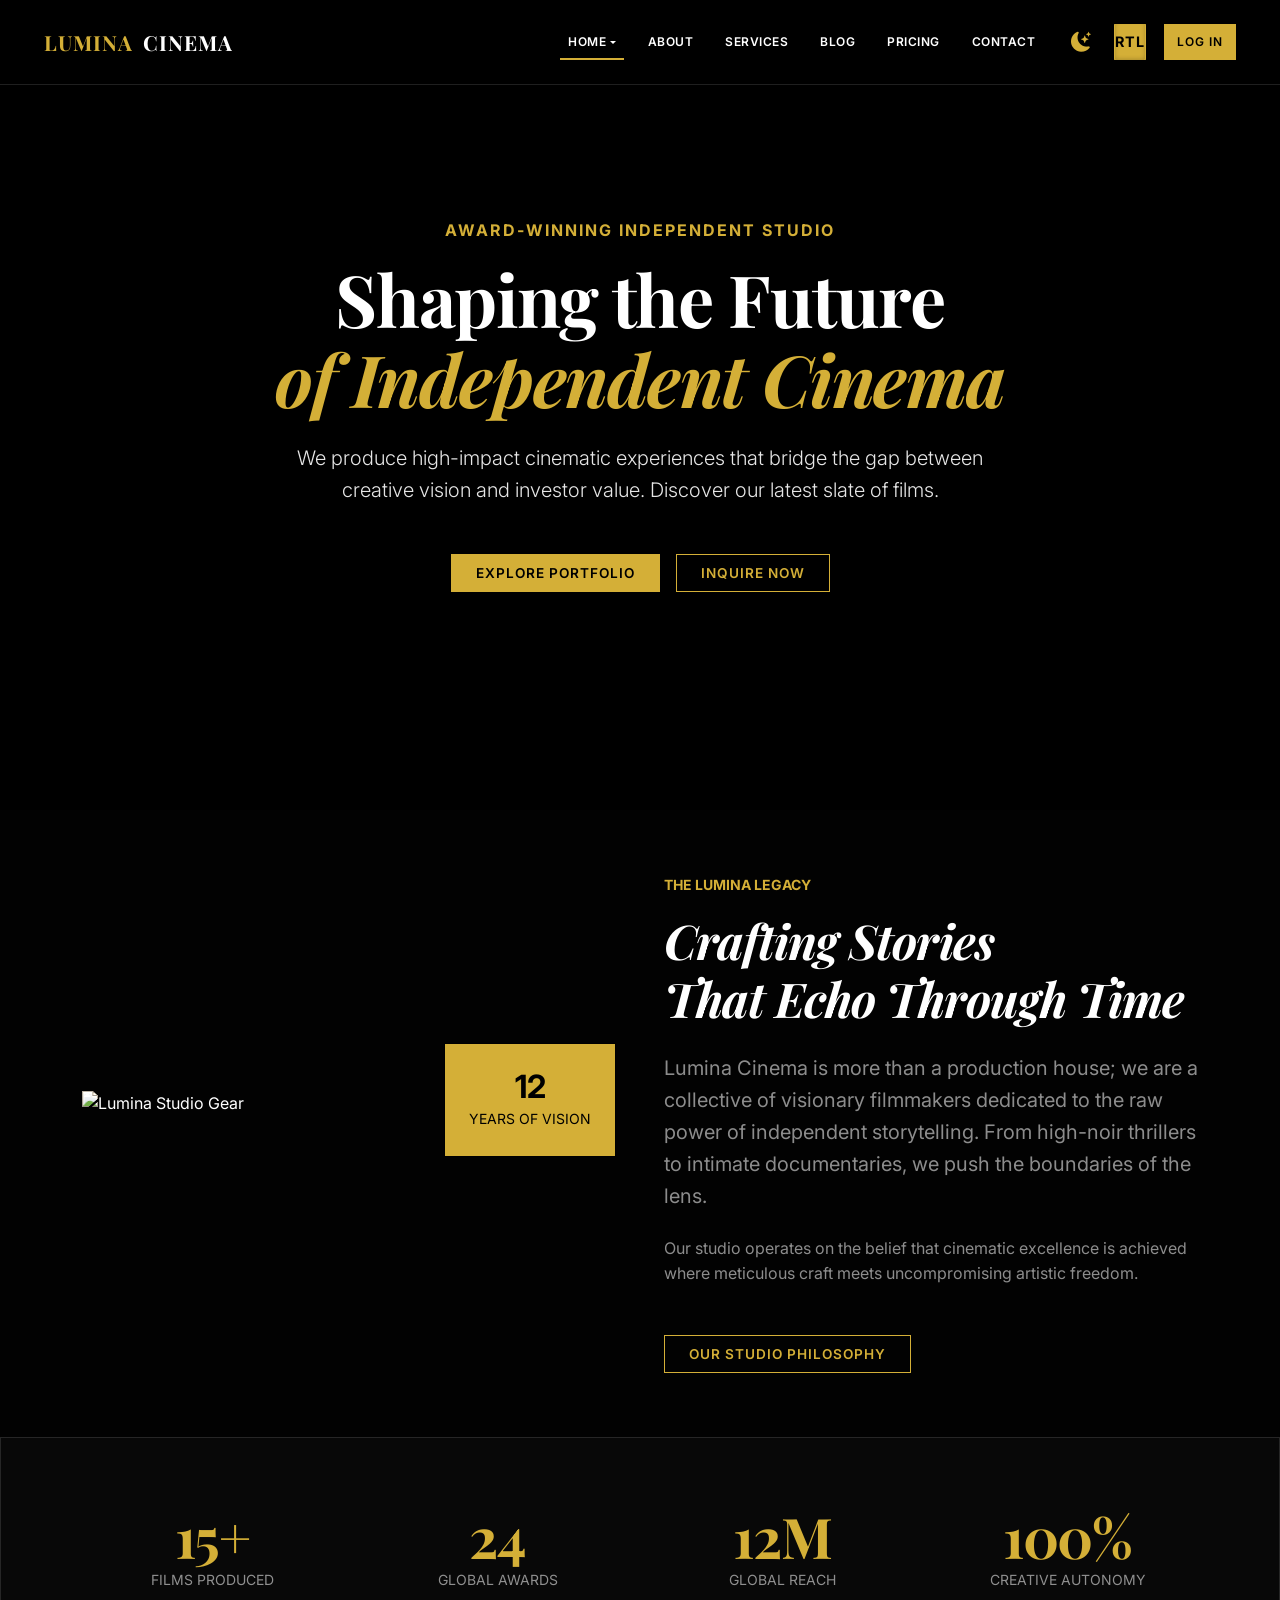
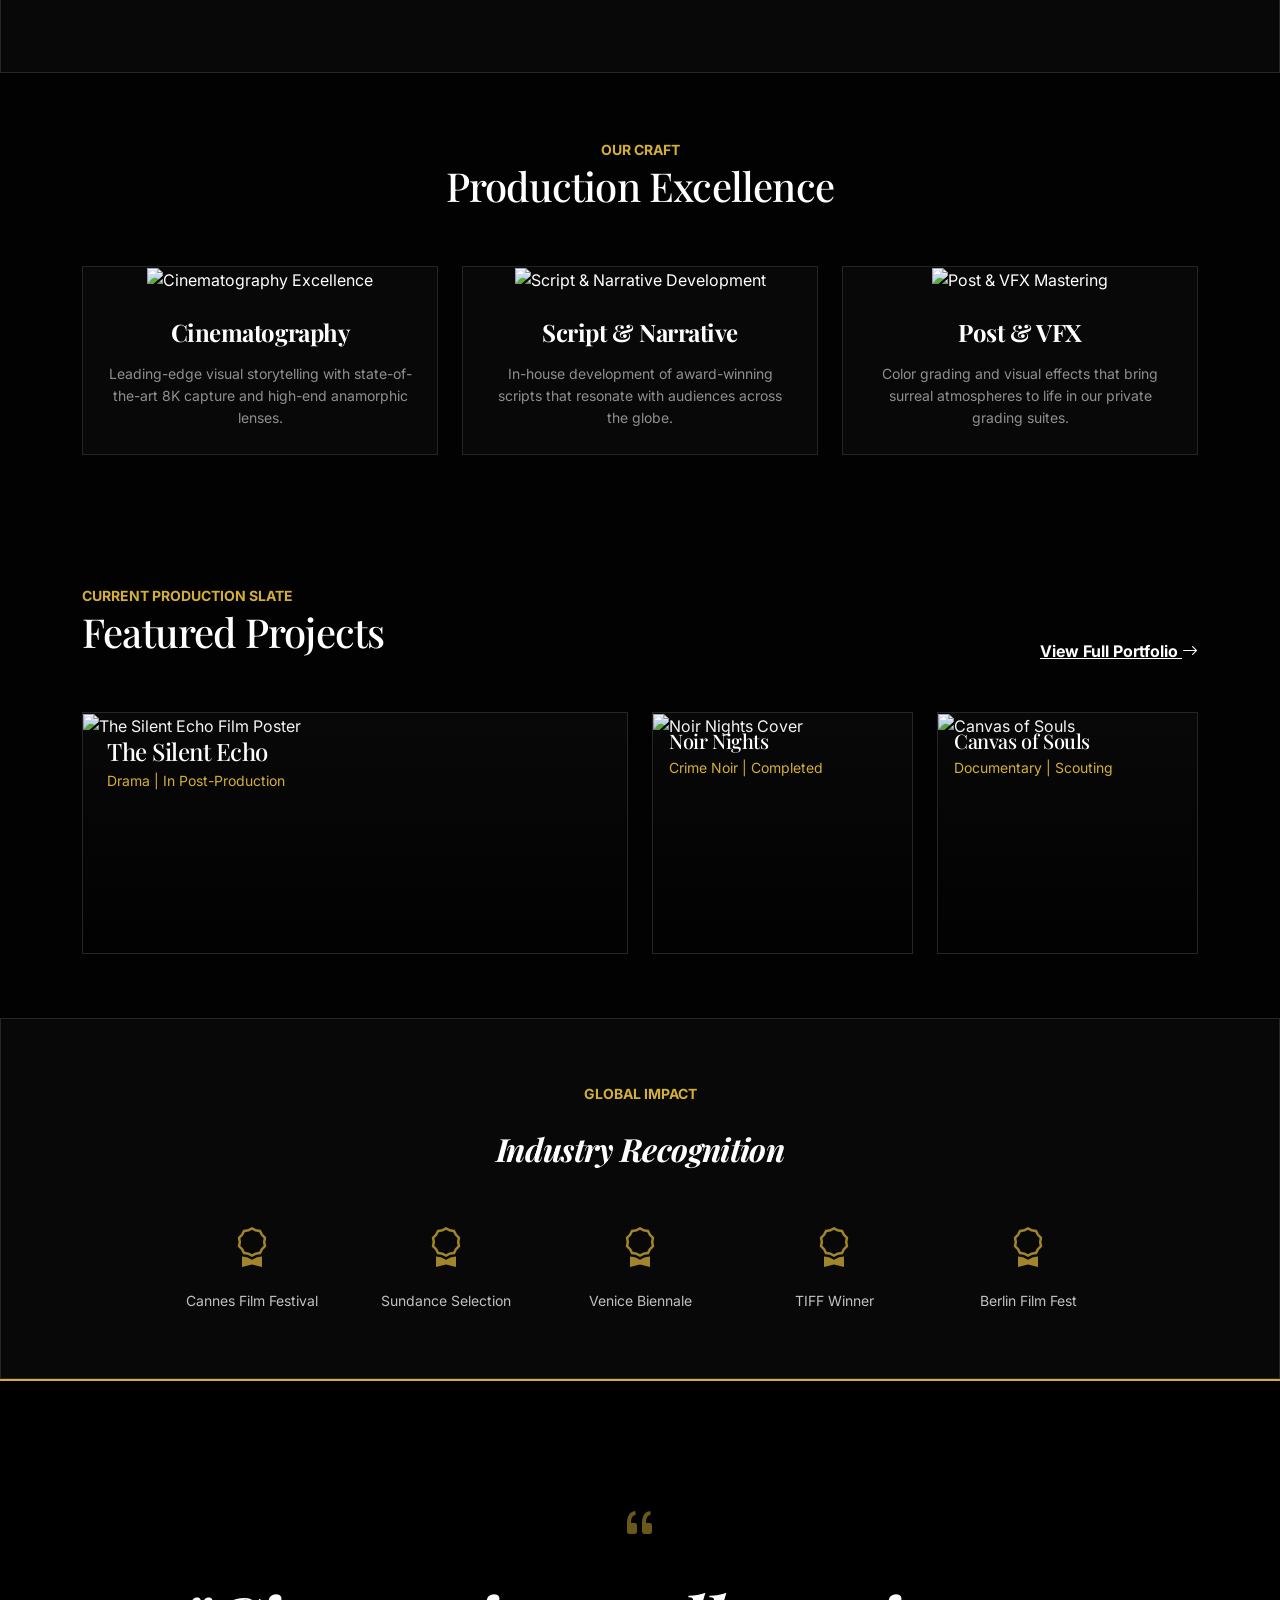
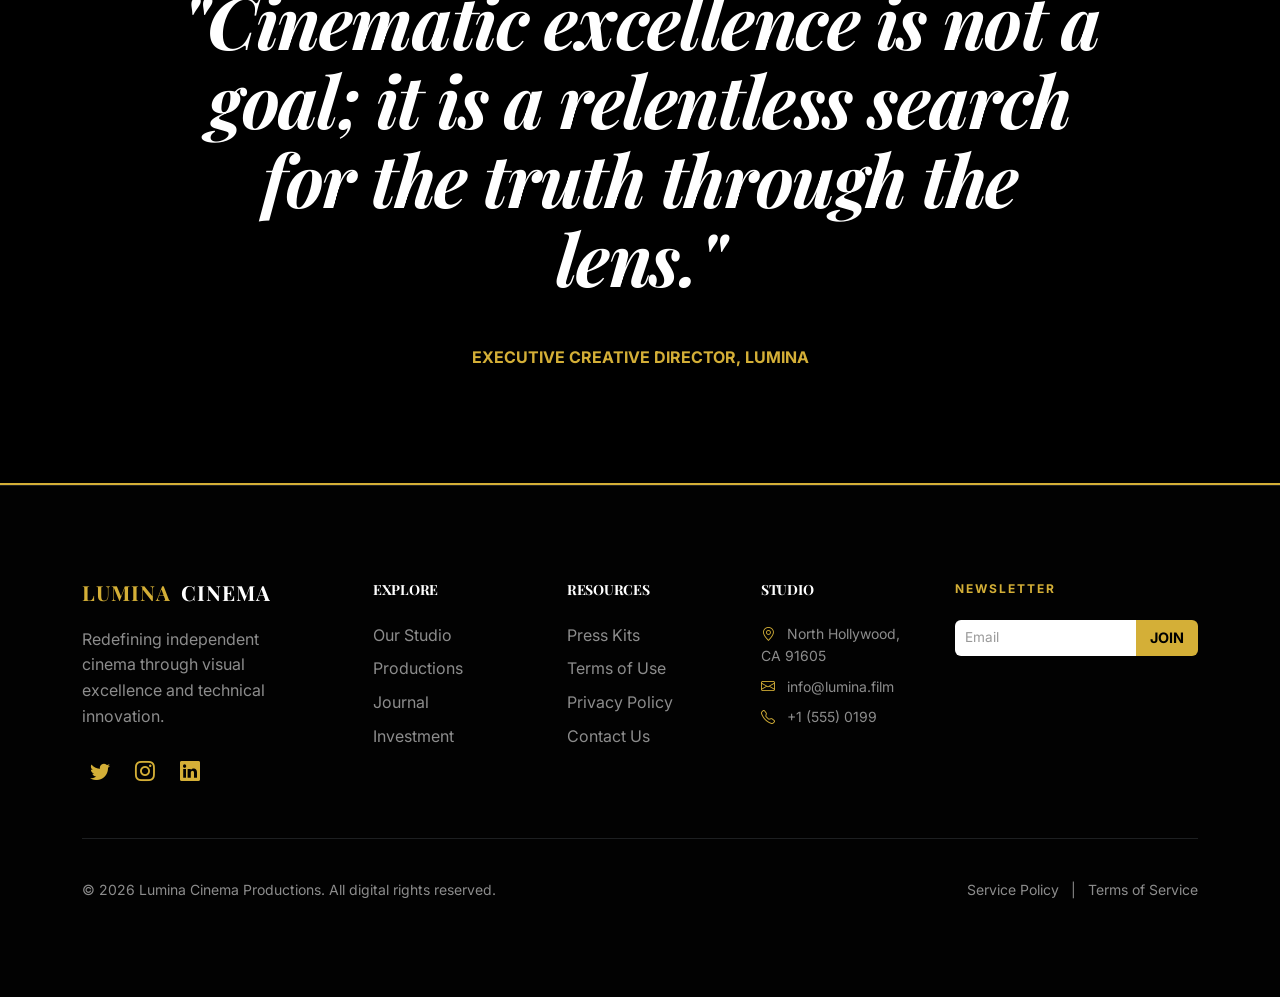
==== index.html @ 4a8698ec "Deploy site updates" ====
<!DOCTYPE html>
<html lang="en" dir="ltr">
<head>
    <meta charset="UTF-8">
    <meta name="viewport" content="width=device-width, initial-scale=1.0">
    <title>Lumina Cinema | Premier Independent Film Production</title>
    <link rel="icon" type="image/png" href="assets/img/favicon.png">
    <link rel="shortcut icon" type="image/png" href="assets/img/favicon.png">
    
    <!-- SEO Meta Tags -->
    <meta name="description" content="Lumina Cinema is a leading independent production company showcasing award-winning trailers, short films, and high-quality cinematic content for investors.">
    <meta name="keywords" content="Independent Cinema, Film Production, Movie Trailers, Investors, Film Talent, Lumina Cinema">
    <meta name="author" content="Lumina Cinema Productions">
    
    <!-- Open Graph / Social Media -->
    <meta property="og:title" content="Lumina Cinema | Independent Film Production">
    <meta property="og:description" content="Experience the art of independent storytelling. Browse our portfolio of cinematic masterpieces.">
    <meta property="og:image" content="https://images.unsplash.com/photo-1616530940355-351fabd9524b?auto=format&fit=crop&w=1200&q=80">
    <meta property="og:url" content="index.html">
    <meta name="twitter:card" content="summary_large_image">

    <!-- JSON-LD Structured Data -->
    <script type="application/ld+json">
    {
      "@context": "https://schema.org",
      "@type": "Organization",
      "name": "Lumina Cinema",
      "url": "index.html",
      "logo": "assets/img/logo.png",
      "contactPoint": {
        "@type": "ContactPoint",
        "telephone": "+1-555-0199",
        "contactType": "Investor Relations"
      }
    }
    </script>

    <!-- Google Fonts -->
    <link rel="preconnect" href="https://fonts.googleapis.com">
    <link rel="preconnect" href="https://fonts.gstatic.com" crossorigin>
    <link href="https://fonts.googleapis.com/css2?family=Inter:wght@400;500;600&family=Playfair+Display:ital,wght@0,700;0,800;1,700&display=swap" rel="stylesheet">

    <!-- Bootstrap 5 & Icons -->
    <link href="https://cdn.jsdelivr.net/npm/bootstrap@5.3.0/dist/css/bootstrap.min.css" rel="stylesheet">
    <link rel="stylesheet" href="https://cdn.jsdelivr.net/npm/bootstrap-icons@1.10.5/font/bootstrap-icons.css">

    <!-- Custom CSS -->
    <link rel="stylesheet" href="assets/css/style.css">
    <style>
        .vision-quote-section {
            position: relative;
            background: linear-gradient(rgba(0,0,0,0.85), rgba(0,0,0,0.85)), url('https://images.unsplash.com/photo-1549675584-91f19337af3d?auto=format&fit=crop&w=1920&q=80') center/cover no-repeat fixed;
            border-top: 2px solid var(--primary);
            border-bottom: 2px solid var(--primary);
        }
    </style>
</head>
<body class="bg-noir">


<header>
        <nav class="navbar navbar-expand-lg fixed-top" id="mainNav">
            <div class="container">
                <a class="navbar-brand d-flex align-items-center gap-2" href="index.html">
                    <div class="brand-text d-none d-sm-flex">
                        <span class="text-primary fw-bold letter-spacing-1">LUMINA</span>
                        <span class="text-theme fw-bold letter-spacing-1">CINEMA</span>
                    </div>
                </a>
                <button class="navbar-toggler border-0 shadow-none" type="button" data-bs-toggle="collapse" data-bs-target="#navMenu" aria-controls="navMenu" aria-expanded="false" aria-label="Toggle navigation">
                    <i class="bi bi-list text-theme fs-1"></i>
                </button>
                <div class="collapse navbar-collapse" id="navMenu">
                    <ul class="navbar-nav ms-auto mb-2 mb-lg-0">
                        <li class="nav-item dropdown">
                            <a class="nav-link dropdown-toggle active" href="#" id="homeDropdown" role="button" data-bs-toggle="dropdown" aria-expanded="false">
                                Home
                            </a>
                            <ul class="dropdown-menu dropdown-menu-dark bg-noir border-secondary" aria-labelledby="homeDropdown">
                                <li><a class="dropdown-item py-2" href="index.html">Home 1</a></li>
                                <li><a class="dropdown-item py-2" href="home-2.html">Home 2</a></li>
                            </ul>
                        </li>
                        <li class="nav-item">
                            <a class="nav-link" href="about.html">About</a>
                        </li>
                        <li class="nav-item">
                            <a class="nav-link" href="services.html">Services</a>
                        </li>
                        <li class="nav-item">
                            <a class="nav-link" href="blog.html">Blog</a>
                        </li>
                        <li class="nav-item">
                            <a class="nav-link" href="pricing.html">Pricing</a>
                        </li>
                        <li class="nav-item">
                            <a class="nav-link" href="contact.html">Contact</a>
                        </li>
                                                <li class="nav-item ms-lg-3">
                            <div class="nav-controls-stack">
                                <button id="themeToggle" class="btn btn-outline-cinema p-1 border-0" title="Toggle Theme">
                                    <i class="bi bi-moon-stars-fill text-primary fs-5"></i>
                                </button>
                                <button id="rtlToggle" class="btn btn-outline-cinema p-1 border-0" title="Toggle RTL" aria-label="Toggle RTL direction">
                                    <span class="rtl-label" aria-hidden="true">RTL</span>
                                </button>
                                <a class="btn btn-primary-cinema" href="login.html">Log in</a>
                            </div>
                        </li>
                    </ul>
                </div>
            </div>
        </nav>
    </header>

    <main>
        <!-- Hero Section -->
        <section id="hero" class="hero-cinema bg-dark-always" style="background: url('https://images.unsplash.com/photo-1492691527719-9d1e07e534b4?auto=format&fit=crop&w=1920&q=80') center/cover no-repeat fixed;">
            <div class="hero-overlay"></div>
            <div class="container hero-content text-center">
                <div class="row justify-content-center">
                    <div class="col-lg-10">
                        <span class="text-primary text-uppercase letter-spacing-2 fw-bold mb-3 d-block">Award-Winning Independent Studio</span>
                        <h1 class="hero-title">Shaping the Future <br><span class="text-primary italic">of Independent Cinema</span></h1>
                        <p class="lead text-muted mb-5 mx-auto w-75">We produce high-impact cinematic experiences that bridge the gap between creative vision and investor value. Discover our latest slate of films.</p>
                        <div class="d-flex flex-wrap justify-content-center gap-3">
                            <a href="services.html" class="btn btn-cinema btn-primary-cinema">Explore Portfolio</a>
                            <a href="contact.html" class="btn btn-cinema btn-outline-cinema">Inquire Now</a>
                        </div>
                    </div>
                </div>
            </div>
        </section>

        <!-- Studio Narrative Section (About Split) -->
        <section id="about-narrative" class="section-padding bg-noir position-relative overflow-hidden">
            <div class="container">
                <div class="row align-items-center g-5">
                    <div class="col-lg-6">
                        <div class="narrative-img-wrapper position-relative">
                            <img src="https://images.unsplash.com/photo-1512070679279-8988d32161be?auto=format&fit=crop&w=1000&q=80" loading="lazy" class="img-fluid rounded-0 shadow-lg" alt="Lumina Studio Gear">
                            <div class="experience-badge bg-primary text-secondary p-4 d-inline-block position-absolute bottom-0 end-0">
                                <span class="h2 fw-bold d-block mb-0 text-secondary">12</span>
                                <span class="small text-uppercase ls-1 text-secondary">Years of Vision</span>
                            </div>
                        </div>
                    </div>
                    <div class="col-lg-6">
                        <span class="text-primary text-uppercase small ls-2 fw-bold mb-3 d-block">The Lumina Legacy</span>
                        <h2 class="display-5 mb-4 italic">Crafting Stories <br>That Echo Through Time</h2>
                        <p class="text-muted mb-4 fs-5">Lumina Cinema is more than a production house; we are a collective of visionary filmmakers dedicated to the raw power of independent storytelling. From high-noir thrillers to intimate documentaries, we push the boundaries of the lens.</p>
                        <p class="text-muted mb-5">Our studio operates on the belief that cinematic excellence is achieved where meticulous craft meets uncompromising artistic freedom.</p>
                        <a href="about.html" class="btn btn-cinema btn-outline-cinema">Our Studio Philosophy</a>
                    </div>
                </div>
            </div>
        </section>

        <!-- Key Features / Stats Section -->
        <section class="section-padding bg-card-noir border-top border-bottom border-dark">
            <div class="container">
                <div class="row text-center g-4">
                    <div class="col-md-3">
                        <h2 class="display-4 fw-bold text-primary mb-0">15+</h2>
                        <p class="text-muted text-uppercase small ls-2">Films Produced</p>
                    </div>
                    <div class="col-md-3">
                        <h2 class="display-4 fw-bold text-primary mb-0">24</h2>
                        <p class="text-muted text-uppercase small ls-2">Global Awards</p>
                    </div>
                    <div class="col-md-3">
                        <h2 class="display-4 fw-bold text-primary mb-0">12M</h2>
                        <p class="text-muted text-uppercase small ls-2">Global Reach</p>
                    </div>
                    <div class="col-md-3">
                        <h2 class="display-4 fw-bold text-primary mb-0">100%</h2>
                        <p class="text-muted text-uppercase small ls-2">Creative Autonomy</p>
                    </div>
                </div>
            </div>
        </section>

        <!-- Production Expertise Section -->
        <section id="expertise" class="section-padding bg-noir position-relative">
            <div class="container">
                <div class="row mb-5 text-center">
                    <div class="col-lg-12">
                        <span class="text-primary text-uppercase small ls-2 fw-bold">Our Craft</span>
                        <h2 class="h1">Production Excellence</h2>
                    </div>
                </div>
                <div class="row g-4">
                    <div class="col-lg-4">
                        <div class="expertise-card p-0 border border-dark bg-card-noir h-100 overflow-hidden text-center">
                            <img src="https://images.unsplash.com/photo-1440404653325-ab127d49abc1?auto=format&fit=crop&w=800&q=80" loading="lazy" class="img-fluid w-100 mb-0" style="height: 200px; object-fit: cover;" alt="Cinematography Excellence">
                            <div class="p-4">
                                <h4 class="mb-3">Cinematography</h4>
                                <p class="text-muted small mb-0">Leading-edge visual storytelling with state-of-the-art 8K capture and high-end anamorphic lenses.</p>
                            </div>
                        </div>
                    </div>
                    <div class="col-lg-4">
                        <div class="expertise-card p-0 border border-dark bg-card-noir h-100 overflow-hidden text-center">
                            <img src="https://images.unsplash.com/photo-1455390582262-044cdead277a?auto=format&fit=crop&w=800&q=80" loading="lazy" class="img-fluid w-100 mb-0" style="height: 200px; object-fit: cover;" alt="Script & Narrative Development">
                            <div class="p-4">
                                <h4 class="mb-3">Script & Narrative</h4>
                                <p class="text-muted small mb-0">In-house development of award-winning scripts that resonate with audiences across the globe.</p>
                            </div>
                        </div>
                    </div>
                    <div class="col-lg-4">
                        <div class="expertise-card p-0 border border-dark bg-card-noir h-100 overflow-hidden text-center">
                            <img src="https://images.unsplash.com/photo-1536440136628-849c177e76a1?auto=format&fit=crop&w=800&q=80" loading="lazy" class="img-fluid w-100 mb-0" style="height: 200px; object-fit: cover;" alt="Post & VFX Mastering">
                            <div class="p-4">
                                <h4 class="mb-3">Post & VFX</h4>
                                <p class="text-muted small mb-0">Color grading and visual effects that bring surreal atmospheres to life in our private grading suites.</p>
                            </div>
                        </div>
                    </div>
                </div>
            </div>
        </section>

        <!-- Featured Trailers (Gallery) -->
        <section id="portfolio" class="section-padding">
            <div class="container">
                <div class="row mb-5 align-items-end">
                    <div class="col-lg-6">
                        <span class="text-primary text-uppercase small ls-2 fw-bold">Current Production Slate</span>
                        <h2 class="h1">Featured Projects</h2>
                    </div>
                    <div class="col-lg-6 text-lg-end">
                        <a href="services.html" class="text-decoration-underline text-theme fw-bold">View Full Portfolio <i class="bi bi-arrow-right"></i></a>
                    </div>
                </div>
                <div class="row g-4">
                    <!-- Project 1 -->
                    <div class="col-lg-6">
                        <div class="cinema-card h-100">
                            <div class="card-img-container position-relative">
                                <img src="https://images.unsplash.com/photo-1485846234645-a62644f84728?auto=format&fit=crop&w=1200&q=80" loading="lazy" class="img-fluid w-100" alt="The Silent Echo Film Poster">
                                <div class="card-img-overlay position-absolute bottom-0 start-0 p-4 w-100" style="background: linear-gradient(transparent, rgba(0,0,0,0.8));">
                                    <h3 class="h4 mb-1">The Silent Echo</h3>
                                    <p class="small text-primary mb-0">Drama | In Post-Production</p>
                                </div>
                                <a href="service-details.html" class="stretched-link" aria-label="View Details for The Silent Echo"></a>
                            </div>
                        </div>
                    </div>
                    <!-- Project 2 -->
                    <div class="col-lg-3 col-md-6">
                        <div class="cinema-card h-100">
                            <div class="card-img-container position-relative h-100">
                                <img src="https://images.unsplash.com/photo-1549675584-91f19337af3d?auto=format&fit=crop&w=800&q=80" loading="lazy" class="img-fluid w-100 h-100 object-fit-cover" alt="Noir Nights Cover">
                                <div class="card-img-overlay position-absolute bottom-0 start-0 p-3 w-100" style="background: linear-gradient(transparent, rgba(0,0,0,0.8));">
                                    <h4 class="h5 mb-1">Noir Nights</h4>
                                    <p class="small text-primary mb-0">Crime Noir | Completed</p>
                                </div>
                                <a href="service-details.html" class="stretched-link" aria-label="View Details for Noir Nights"></a>
                            </div>
                        </div>
                    </div>
                    <!-- Project 3 -->
                    <div class="col-lg-3 col-md-6">
                        <div class="cinema-card h-100">
                            <div class="card-img-container position-relative h-100">
                                <img src="https://images.unsplash.com/photo-1514306191717-452ec28c7814?auto=format&fit=crop&w=800&q=80" loading="lazy" class="img-fluid w-100 h-100 object-fit-cover" alt="Canvas of Souls">
                                <div class="card-img-overlay position-absolute bottom-0 start-0 p-3 w-100" style="background: linear-gradient(transparent, rgba(0,0,0,0.8));">
                                    <h4 class="h5 mb-1">Canvas of Souls</h4>
                                    <p class="small text-primary mb-0">Documentary | Scouting</p>
                                </div>
                                <a href="service-details.html" class="stretched-link" aria-label="View Details for Canvas of Souls"></a>
                            </div>
                        </div>
                    </div>
                </div>
            </div>
        </section>

        <!-- Awards & Global Recognition (Laurels) -->
        <section class="section-padding bg-card-noir border-top border-bottom border-dark">
            <div class="container text-center">
                <span class="text-primary text-uppercase small ls-2 fw-bold mb-4 d-block">Global Impact</span>
                <h2 class="mb-5 italic">Industry Recognition</h2>
                <div class="row g-5 align-items-center justify-content-center opacity-75">
                    <div class="col-6 col-md-2">
                        <i class="bi bi-award fs-1 text-primary d-block mb-2"></i>
                        <span class="small">Cannes Film Festival</span>
                    </div>
                    <div class="col-6 col-md-2">
                        <i class="bi bi-award fs-1 text-primary d-block mb-2"></i>
                        <span class="small">Sundance Selection</span>
                    </div>
                    <div class="col-6 col-md-2">
                        <i class="bi bi-award fs-1 text-primary d-block mb-2"></i>
                        <span class="small">Venice Biennale</span>
                    </div>
                    <div class="col-6 col-md-2">
                        <i class="bi bi-award fs-1 text-primary d-block mb-2"></i>
                        <span class="small">TIFF Winner</span>
                    </div>
                    <div class="col-6 col-md-2">
                        <i class="bi bi-award fs-1 text-primary d-block mb-2"></i>
                        <span class="small">Berlin Film Fest</span>
                    </div>
                </div>
            </div>
        </section>

        <!-- Visionary Quote Section -->
        <section class="section-padding vision-quote-section bg-dark-always position-relative overflow-hidden">
            <div class="container text-center py-5">
                <div class="row justify-content-center">
                    <div class="col-lg-10">
                        <i class="bi bi-quote fs-1 text-primary opacity-50 mb-4 d-block"></i>
                        <h2 class="display-4 fw-bold italic mb-5 text-white-always">"Cinematic excellence is not a goal; it is a relentless search for the truth through the lens."</h2>
                        <span class="text-primary text-uppercase ls-2 fw-bold">Executive Creative Director, Lumina</span>
                    </div>
                </div>
            </div>
        </section>

    </main>
    <!-- Footer Section -->
    <footer class="section-padding py-5 border-top border-dark">
        <div class="container py-5">
            <div class="row g-5">
                <div class="col-lg-3">
                    <a class="navbar-brand d-flex align-items-center gap-2 mb-4" href="index.html">
                        <div class="brand-text">
                            <span class="text-primary fw-bold letter-spacing-1">LUMINA</span>
                            <span class="text-theme fw-bold letter-spacing-1">CINEMA</span>
                        </div>
                    </a>
                    <p class="text-muted mb-4 pe-lg-3">Redefining independent cinema through visual excellence and technical innovation.</p>
                    <div class="d-flex gap-2">
                        <a href="#" class="btn btn-outline-cinema p-2 lh-1 border-0" aria-label="Follow us on Twitter"><i class="bi bi-twitter fs-5"></i></a>
                        <a href="#" class="btn btn-outline-cinema p-2 lh-1 border-0" aria-label="Follow us on Instagram"><i class="bi bi-instagram fs-5"></i></a>
                        <a href="#" class="btn btn-outline-cinema p-2 lh-1 border-0" aria-label="Follow us on LinkedIn"><i class="bi bi-linkedin fs-5"></i></a>
                    </div>
                </div>
                <div class="col-lg-2 col-md-6 mb-4 mb-md-0">
                    <h5 class="text-uppercase small ls-2 fw-bold mb-4 text-theme">Explore</h5>
                    <ul class="list-unstyled footer-links">
                        <li class="mb-2"><a href="about.html">Our Studio</a></li>
                        <li class="mb-2"><a href="services.html">Productions</a></li>
                        <li class="mb-2"><a href="blog.html">Journal</a></li>
                        <li class="mb-2"><a href="pricing.html">Investment</a></li>
                    </ul>
                </div>
                <div class="col-lg-2 col-md-6 mb-4 mb-md-0">
                    <h5 class="text-uppercase small ls-2 fw-bold mb-4 text-theme">Resources</h5>
                    <ul class="list-unstyled footer-links">
                        <li class="mb-2"><a href="#">Press Kits</a></li>
                        <li class="mb-2"><a href="#">Terms of Use</a></li>
                        <li class="mb-2"><a href="#">Privacy Policy</a></li>
                        <li class="mb-2"><a href="contact.html">Contact Us</a></li>
                    </ul>
                </div>
                <div class="col-lg-2 col-md-12 mb-4 mb-lg-0">
                    <h5 class="text-uppercase small ls-2 fw-bold mb-4 text-theme">Studio</h5>
                    <p class="text-muted small mb-2"><i class="bi bi-geo-alt text-primary me-2"></i> North Hollywood, CA 91605</p>
                    <p class="text-muted small mb-2"><i class="bi bi-envelope text-primary me-2"></i> info@lumina.film</p>
                    <p class="text-muted small mb-0"><i class="bi bi-telephone text-primary me-2"></i> +1 (555) 0199</p>
                </div>
                <div class="col-lg-3 col-md-12">
                    <div class="footer-newsletter-wrap">
                        <h5 class="mb-4">Newsletter</h5>
                        <form class="footer-newsletter-input-group">
                            <input type="email" placeholder="Email" required>
                            <button type="submit">Join</button>
                        </form>
                    </div>
                </div>
            </div>
            <hr class="border-secondary mt-5 pt-4">
            <div class="row align-items-center">
                <div class="col-md-6 text-center text-md-start">
                    <p class="text-muted small mb-0">© 2026 Lumina Cinema Productions. All digital rights reserved.</p>
                </div>
                <div class="col-md-6 text-center text-md-end mt-3 mt-md-0">
                    <p class="text-muted small mb-0">
                        <a href="#" class="text-muted text-decoration-none">Service Policy</a>
                        <span class="mx-2">|</span>
                        <a href="#" class="text-muted text-decoration-none">Terms of Service</a>
                    </p>
                </div>
            </div>
        </div>
    </footer>

    <!-- Bootstrap Bundle with Popper -->
    <script src="https://cdn.jsdelivr.net/npm/bootstrap@5.3.0/dist/js/bootstrap.bundle.min.js"></script>
    <!-- Custom JS -->
    <script src="assets/js/main.js"></script>
</body>
</html>
---- assets/css/style.css ----
/* 
  CINEMATIC NOIR - PREMIUM DESIGN SYSTEM
  Project: Lumina Cinema Productions
  Author: Antigravity AI
*/

:root {
    /* The 3-Color Palette & Variables */
    --primary: #D4AF37; /* Lumina Gold */
    --primary-gold: #D4AF37;
    --bg-main: #020202; /* Nearly Black */
    --bg-card: #080808; /* Deep Noir Card */
    --bg-dark: #000000;
    --text-main: #FFFFFF; /* Pure White */
    --text-muted: rgba(255, 255, 255, 0.55);
    --text-inverse: #1A1A1A;
    --border-color: rgba(255, 255, 255, 0.2);
    --border-muted: rgba(255, 255, 255, 0.12);
    --bg-nav: rgba(0,0,0,0.95);
    
    /* Absolute Colors */
    --white: #FFFFFF;
    --black: #000000;
    --secondary: #000000;
    
    /* Preloader Variables */
    --preloader-bg: #000000;
    --preloader-accent: #D4AF37;
    
    /* Contrast Overrides for Bootstrap Utilities */
    --bs-primary: #D4AF37;
    --bs-secondary: #000000;
    
    /* Spacing System (8px scale) */
    --space-1: 8px;
    --space-2: 16px;
    --space-3: 24px;
    --space-4: 32px;
    --space-5: 40px;
    --space-6: 48px;
    --space-8: 64px;
    
    /* Typography */
    --font-heading: 'Playfair Display', serif;
    --font-body: 'Inter', sans-serif;
    
    /* Transitions */
    --transition-fast: all 0.2s ease;
    --transition-smooth: all 0.4s cubic-bezier(0.4, 0, 0.2, 1);
    
    /* Shadow */
    --shadow-sm: 0 2px 4px rgba(0,0,0,0.1);
    --shadow-lg: 0 10px 30px rgba(0,0,0,0.2);
}

/* Light Theme Overrides */
body.light-theme {
    --bg-main: #F8F9FA;
    --bg-card: #FFFFFF;
    --bg-dark: #E9ECEF;
    --text-main: #1A1A1A;
    --text-muted: #6C757D;
    --text-inverse: #FFFFFF;
    --border-color: #DDE2E5;
    --border-muted: #E3E7F0;
    --bg-nav: rgba(255,255,255,0.98);
    --shadow-sm: 0 2px 4px rgba(0,0,0,0.05);
    --shadow-lg: 0 10px 30px rgba(0,0,0,0.1);
    --secondary: #F8F9FA;
    --primary: #B8860B; /* Slightly more saturated gold for light backgrounds */
}



/* Theme overrides removed to maintain strict 3-color palette */


/* Ensure footer headings and text respect theme variables */
footer h5 {
    color: var(--text-main) !important;
}

footer p, 
footer li a,
footer .text-muted {
    color: var(--text-muted) !important;
    transition: var(--transition-fast);
}

footer li a:hover {
    color: var(--primary) !important;
}

/* Footer social icons and contact icons hover effect */
footer .bi {
    color: var(--primary) !important;
    transition: var(--transition-smooth);
    display: inline-block;
}

footer a:hover .bi {
    color: var(--white) !important;
    transform: translateY(-5px) scale(1.2);
    filter: drop-shadow(0 0 8px var(--primary));
}

.text-muted {
    color: var(--text-muted) !important;
}

/* Utility Classes for Noir Aesthetic */
.bg-noir {
    background-color: var(--bg-main) !important;
    color: var(--text-main);
}

.bg-card-noir {
    background-color: var(--bg-card) !important;
    border: 1px solid var(--border-muted);
}

/* Bootstrap Utility Overrides */
.bg-primary {
    background-color: var(--primary) !important;
}

.text-primary {
    color: var(--primary) !important;
}

.text-secondary {
    color: var(--secondary) !important;
}

.text-white {
    color: var(--white) !important;
}

.text-theme {
    color: var(--text-main) !important;
}

.text-inverse {
    color: var(--text-inverse) !important;
}

.form-control.bg-dark,
.form-select.bg-dark {
    background-color: var(--bg-dark) !important;
    border-color: var(--border-color, rgba(255,255,255,0.2)) !important;
    color: var(--text-main) !important;
}

.navbar-toggler i {
    color: var(--text-main) !important;
}

/* Force white text on sections with dark photographic backgrounds */
.bg-dark-always {
    background-color: #000000 !important;
    color: #FFFFFF !important;
    position: relative;
    z-index: 1;
}

.bg-dark-always h1, 
.bg-dark-always h2, 
.bg-dark-always h3, 
.bg-dark-always h4, 
.bg-dark-always h5, 
.bg-dark-always p, 
.bg-dark-always .lead,
.bg-dark-always .nav-link,
.bg-dark-always .text-muted {
    color: #FFFFFF !important;
}

.bg-dark-always .text-primary {
    color: var(--primary-gold) !important;
}

.bg-dark-always .navbar-toggler i {
    color: #FFFFFF !important;
}

.text-white-always {
    color: #FFFFFF !important;
}

/* Preloader Styling */
#preloader {
    position: fixed;
    top: 0;
    left: 0;
    width: 100%;
    height: 100%;
    background: var(--preloader-bg);
    z-index: 9999;
    display: flex;
    align-items: center;
    justify-content: center;
    transition: opacity 0.5s ease;
}

.loader {
    width: 60px;
    height: 60px;
    border: 3px solid rgba(212, 175, 55, 0.1);
    border-radius: 50%;
    border-top-color: var(--preloader-accent);
    animation: spin-noir 1.2s linear infinite;
    position: relative;
}

.loader::after {
    content: '';
    position: absolute;
    top: 5px;
    left: 5px;
    right: 5px;
    bottom: 5px;
    border: 3px solid rgba(255, 255, 255, 0.05);
    border-radius: 50%;
    border-top-color: #FFFFFF;
    animation: spin-noir 2s linear infinite;
}

@keyframes spin-noir {
    0% { transform: rotate(0deg); }
    100% { transform: rotate(360deg); }
}

body {
    background-color: var(--bg-main) !important;
    color: var(--text-main) !important;
    font-family: var(--font-body);
    font-size: 1rem;
    line-height: 1.6;
    overflow-x: hidden;
    transition: background-color 0.3s ease, color 0.3s ease;
}

/* Background Specific Utilities */
.bg-noir {
    background-color: var(--bg-main) !important;
}

.bg-card-noir {
    background-color: var(--bg-card) !important;
    border: 1px solid var(--border-muted);
}

/* RTL Support */
[dir="rtl"] {
    text-align: right;
}

[dir="rtl"] .ms-auto {
    margin-right: auto !important;
    margin-left: 0 !important;
}

[dir="rtl"] .ms-lg-3 {
    margin-right: 1rem !important;
    margin-left: 0 !important;
}

[dir="rtl"] .dropdown-menu {
    text-align: right;
    right: 0;
    left: auto;
}

h1, h2, h3, h4, h5, h6 {
    font-family: var(--font-heading);
    color: var(--text-main);
    font-weight: 700;
    letter-spacing: -0.02em;
}

a {
    transition: var(--transition-fast);
    text-decoration: none;
    color: var(--primary);
}

a:hover {
    color: var(--white);
}

/* Layout Utility */
.section-padding {
    padding: var(--space-8) 0;
}

.section-padding.border-top.border-dark,
.section-padding.border-bottom.border-dark,
.section-padding.border-top.border-bottom.border-dark {
    border-color: var(--border-muted) !important;
}

.bg-noir {
    background-color: var(--bg-main) !important;
    color: var(--text-main);
}

.bg-card-noir {
    background-color: var(--bg-card);
    border: 1px solid var(--border-color);
}

/* Components */

.navbar {
    background-color: var(--bg-nav);
    backdrop-filter: blur(10px);
    border-bottom: 1px solid var(--border-muted);
    padding: var(--space-3) 0;
    transition: var(--transition-smooth);
    min-height: 80px;
    display: flex;
    align-items: center;
    z-index: 1000;
}

.navbar .dropdown {
    position: relative;
}

.navbar.navbar-scrolled {
    padding: 10px 0;
    background-color: var(--bg-nav);
    box-shadow: var(--shadow-sm);
    border-bottom-color: var(--primary);
}

.navbar .container {
    max-width: 95%; /* Use more available width */
}

@media (min-width: 1600px) {
    .navbar .container {
        max-width: 1400px;
    }
}

.navbar-brand {
    font-family: var(--font-heading);
    font-size: 1.3rem; /* Slightly smaller to save space */
    font-weight: 800;
    letter-spacing: 1.5px;
    color: var(--primary) !important;
    margin-bottom: 0;
    margin-right: 1.5rem;
    display: flex;
    align-items: center;
}



.brand-text {
    line-height: 1;
    display: flex;
    flex-direction: row;
    gap: 10px;
}

.letter-spacing-1 { letter-spacing: 1px; }
.letter-spacing-2 { letter-spacing: 2px; }

/* Premium Partner Component */
.partner-logos {
    display: flex;
    flex-wrap: wrap;
    justify-content: center;
    gap: 4rem;
}

.premium-partner {
    display: flex;
    flex-direction: column;
    align-items: center;
    gap: 1.5rem;
    transition: var(--transition-smooth);
    text-decoration: none !important;
}

.partner-circle {
    width: 120px;
    height: 120px;
    border-radius: 50%;
    border: 2px solid var(--border-muted);
    background: var(--bg-card);
    display: flex;
    align-items: center;
    justify-content: center;
    transition: var(--transition-smooth);
    position: relative;
    overflow: hidden;
    box-shadow: inset 0 0 20px rgba(0,0,0,0.5);
}

.partner-visual {
    width: 100%;
    height: 100%;
    object-fit: cover;
    transition: var(--transition-smooth);
    filter: brightness(0.9);
}

.premium-partner:hover .partner-visual {
    filter: brightness(1.1);
    transform: scale(1.1);
}


.partner-circle::before {
    content: '';
    position: absolute;
    inset: 0;
    border-radius: 50%;
    padding: 2px;
    background: linear-gradient(45deg, transparent, var(--primary), transparent);
    -webkit-mask: linear-gradient(#fff 0 0) content-box, linear-gradient(#fff 0 0);
    -webkit-mask-composite: xor;
    mask: linear-gradient(#fff 0 0) content-box, linear-gradient(#fff 0 0);
    mask-composite: exclude;
    opacity: 0;
    transition: var(--transition-smooth);
}

.premium-partner:hover .partner-circle {
    color: var(--primary);
    transform: translateY(-10px);
    border-color: var(--primary);
    box-shadow: 0 0 30px rgba(212, 175, 55, 0.2);
    background: rgba(212, 175, 55, 0.05);
}

.premium-partner:hover .partner-circle::before {
    opacity: 1;
    animation: rotateGradient 2s linear infinite;
}

.partner-name {
    font-size: 0.75rem;
    font-weight: 700;
    letter-spacing: 2px;
    color: var(--text-muted);
    text-transform: uppercase;
    transition: var(--transition-fast);
}

.premium-partner:hover .partner-name {
    color: var(--primary);
    letter-spacing: 3px;
}

@keyframes rotateGradient {
    0% { transform: rotate(0deg); }
    100% { transform: rotate(360deg); }
}

.philosophy-badge-img-wrapper {
    display: flex;
    justify-content: center;
    margin-bottom: 20px;
}

.philosophy-badge-img {
    height: 120px;
    width: 120px;
    object-fit: contain;
    border-radius: 50%;
    padding: 10px;
    background: var(--bg-card);
    border: 3px solid var(--primary);
    box-shadow: 0 0 24px rgba(212, 175, 55, 0.35);
    transition: var(--transition-smooth);
}

.scale-hover-noir:hover .philosophy-badge-img {
    transform: scale(1.05);
    border-color: #FFFFFF;
}

@media (min-width: 992px) {
    .navbar-nav {
        display: flex;
        align-items: center;
        height: 100%;
    }

    .navbar-nav .nav-item {
        display: flex;
        align-items: center;
        height: 100%;
    }
}

.nav-link {
    color: var(--text-main) !important;
    font-size: 0.75rem; /* Further reduced for smaller desktops */
    font-weight: 600;
    text-transform: uppercase;
    letter-spacing: 0.5px;
    margin: 0 0.5rem; /* Tighter margins */
    position: relative;
    white-space: nowrap;
    display: flex;
    align-items: center;
    padding: 0.5rem 0;
}

@media (min-width: 992px) and (max-width: 1199px) {
    .nav-link {
        font-size: 0.7rem;
        margin: 0 4px;
        letter-spacing: 0.2px;
    }
    .navbar-brand {
        font-size: 1.1rem;
        margin-right: 0.5rem;
    }
    .navbar .btn {
        padding: 0 8px;
        font-size: 0.7rem;
    }
}

@media (min-width: 1400px) {
    .nav-link {
        font-size: 0.85rem;
        margin: 0 1rem;
        letter-spacing: 1px;
    }
}

/* Ensure navbar buttons are perfectly aligned and sized */
.navbar .btn {
    height: 36px; /* Slightly more compact */
    padding: 0 12px;
    font-size: 0.75rem;
    display: inline-flex;
    align-items: center;
    justify-content: center;
    white-space: nowrap;
    position: relative;
    opacity: 1;
    visibility: visible;
    z-index: 1100;
}

#darkModeToggle, #rtlToggle {
    width: 36px;
    padding: 0;
}

#rtlToggle,
#darkModeToggle {
    opacity: 1 !important;
    visibility: visible !important;
}

.rtl-label {
    width: 40px;
    height: 40px;
    border-radius: 10%;
    background: var(--primary);
    border: 1px solid var(--primary);
    box-shadow: inset 0 -2px 4px rgba(0,0,0,0.2);
    display: inline-flex;
    align-items: center;
    justify-content: center;
    font-size: 0.9rem;
    font-weight: 700;
    letter-spacing: 0.08em;
    color: #fff;
}

body:not(.light-theme) .rtl-label {
    color: #000;
}

body.light-theme .rtl-label {
    color: #fff;
}

@media (min-width: 1400px) {
    .nav-link {
        margin: 0 var(--space-2);
        font-size: 0.9rem;
    }
}

.nav-link::before {
    content: '';
    position: absolute;
    bottom: 0;
    left: 0;
    width: 0;
    height: 2px;
    background-color: var(--primary);
    transition: var(--transition-fast);
}



/* Custom icon sizing for toggles */
.btn-cinema i {
    font-size: 1.1rem;
    line-height: 1;
}

.nav-link:hover::before, .nav-link:focus::before, .nav-link.show::before, .nav-link.active::before, .nav-item.dropdown:hover .nav-link::before {
    width: 100%;
}
.nav-link:hover, .nav-link:focus, .nav-link.show, .nav-item.dropdown:hover .nav-link {
    color: var(--primary) !important;
}

/* Dropdown Menu Styling */
.dropdown-menu-dark {
    background-color: var(--bg-dark) !important;
    border: 1px solid var(--border-muted) !important;
    border-radius: 0;
    margin-top: 0;
    opacity: 0;
    visibility: hidden;
    transform: translateY(10px);
    transition: all 0.3s ease;
    display: block !important; /* Always display block but hide with opacity/visibility for transition */
    left: 0;
    top: calc(100% + 0.25rem);
    min-width: 220px;
    position: absolute;
    z-index: 1000;
}

.dropdown-menu.show {
    opacity: 1;
    visibility: visible;
    transform: translateY(0);
}

.dropdown-item {
    color: var(--text-main) !important;
    font-size: 0.8rem;
    font-weight: 600;
    text-transform: uppercase;
    letter-spacing: 1px;
    padding: 0.75rem 1.5rem !important;
    transition: var(--transition-fast);
}

.dropdown-item:hover, .dropdown-item.active {
    background-color: var(--primary) !important;
    color: var(--secondary) !important;
}

@media (max-width: 991px) {
    .navbar .dropdown-menu {
        position: static !important;
        transform: none !important;
        opacity: 1 !important;
        visibility: visible !important;
        border-radius: 0;
        margin-top: 0.5rem;
        box-shadow: none;
    }
    .dropdown-menu-dark {
        min-width: 100%;
    }
}

/* Base Button Style */
.btn-primary-cinema,
.btn-outline-cinema,
.btn-cinema {
    padding: 8px 24px;
    border-radius: 0;
    text-transform: uppercase;
    letter-spacing: 1px;
    font-weight: 600;
    font-size: 0.85rem;
    transition: var(--transition-smooth);
    position: relative;
    overflow: hidden;
    white-space: nowrap;
    display: inline-flex;
    align-items: center;
    justify-content: center;
}

@media (min-width: 1400px) {
    .btn-primary-cinema,
    .btn-outline-cinema,
    .btn-cinema {
        padding: 12px 32px;
        font-size: 0.9rem;
    }
}

.btn-primary-cinema {
    background-color: var(--primary);
    color: var(--secondary);
    border: 1px solid var(--primary);
}

.btn-primary-cinema:hover {
    background-color: transparent;
    color: var(--primary);
}

.btn-outline-cinema {
    background-color: transparent;
    color: var(--primary);
    border: 1px solid var(--primary);
}

.btn-outline-cinema:hover {
    background-color: var(--primary);
    color: var(--secondary);
}

.btn-outline-cinema:hover {
    background-color: var(--primary);
    color: var(--secondary);
}

/* Hero Section */
.hero-cinema {
    height: 90vh;
    display: flex;
    align-items: center;
    position: relative;
    overflow: hidden;
}

.hero-overlay {
    position: absolute;
    top: 0;
    left: 0;
    width: 100%;
    height: 100%;
    background: radial-gradient(circle, rgba(0,0,0,0.2) 0%, rgba(0,0,0,0.8) 100%), linear-gradient(0deg, rgba(0,0,0,0.4) 0%, transparent 50%, rgba(0,0,0,0.4) 100%);
    z-index: 1;
}

.hero-content {
    position: relative;
    z-index: 2;
}

.hero-title, 
body.light-theme .hero-title,
.hero-cinema h1,
.editorial-hero h1,
body.light-theme .hero-cinema h1,
body.light-theme .editorial-hero h1,
.bg-dark-always h1,
.bg-dark-always h2 {
    font-size: 4.5rem;
    margin-bottom: var(--space-3);
    line-height: 1.1;
    color: var(--white) !important;
    text-shadow: 0 4px 12px rgba(0,0,0,0.5);
}

.hero-content p, 
.editorial-hero p,
.bg-dark-always p,
body.light-theme .hero-content p,
body.light-theme .editorial-hero p,
body.light-theme .bg-dark-always p,
body.light-theme .hero-content .lead,
.hero-cinema .lead {
    color: rgba(255, 255, 255, 0.9) !important;
}


.text-primary-cinema,
body.light-theme .text-primary-cinema {
    color: var(--primary) !important;
}

/* Hero text tweaks for light theme */
.text-theme-secondary {
    color: rgba(255, 255, 255, 0.85);
}
body.light-theme .text-theme-secondary {
    color: var(--text-main) !important;
}

body.light-theme .page-hero h1,
body.light-theme .page-hero h2,
body.light-theme .page-hero .lead,
body.light-theme .page-hero p {
    color: var(--text-main) !important;
    text-shadow: none !important;
}

body.light-theme .page-hero .text-muted {
    color: var(--text-muted) !important;
    text-shadow: none !important;
}

body.light-theme .contact-header h1,
body.light-theme .contact-header p {
    color: var(--text-main) !important;
    text-shadow: none !important;
}

/* Cards */
.cinema-card {
    background-color: var(--bg-card);
    border: 1px solid var(--border-muted);
    border-radius: 0;
    transition: var(--transition-smooth);
    height: 100%;
    display: flex;
    flex-direction: column;
}

.card-img-container {
    height: 240px;
    overflow: hidden;
}

.card-img-overlay {
    color: #FFFFFF;
}

body.light-theme .card-img-overlay {
    color: #FFFFFF;
    text-shadow: 0 2px 8px rgba(0, 0, 0, 0.6);
}

.productions-grid .cinema-card .card-img-container {
    height: 280px; /* Slightly taller for cinematic impact on productions page */
}

.card-img-container img {
    height: 100%;
    width: 100%;
    object-fit: cover;
}

.productions-grid .cinema-card .p-4 {
    flex-grow: 1;
    display: flex;
    flex-direction: column;
}

.productions-grid .cinema-card .p-4 .btn {
    margin-top: auto;
}

.cinema-card:hover {
    transform: translateY(-10px);
    border-color: var(--primary);
    box-shadow: var(--shadow-lg);
}

.card-img-container {
    overflow: hidden;
    position: relative;
}

.cinema-card img {
    transition: var(--transition-smooth);
}

.cinema-card:hover img {
    transform: scale(1.1);
}

/* Preloader */
#preloader {
    position: fixed;
    top: 0;
    left: 0;
    width: 100%;
    height: 100%;
    background-color: var(--bg-dark);
    z-index: 9999;
    display: flex;
    justify-content: center;
    align-items: center;
}

.loader {
    width: 60px;
    height: 60px;
    border: 3px solid var(--border-muted);
    border-top: 3px solid var(--primary);
    border-radius: 50%;
    animation: spin 1s linear infinite;
}

@keyframes spin {
    0% { transform: rotate(0deg); }
    100% { transform: rotate(360deg); }
}

/* Dark Mode Overrides (High Contrast) */
/* Theme overrides removed to maintain consistency */


/* RTL Support */
[dir="rtl"] {
    text-align: right;
}

/* Optimization for Mobile */
@media (max-width: 640px) {
    .hero-title {
        font-size: 2.5rem;
    }
    .section-padding {
        padding: var(--space-4) 0;
    }
    .btn-cinema {
        padding: 10px 24px;
        font-size: 0.8rem;
    }
}

/* Section: Studio Narrative */
.narrative-img-wrapper {
    position: relative;
    padding-right: 40px;
    padding-bottom: 40px;
}

.narrative-img-wrapper img {
    filter: sepia(30%) contrast(110%);
}

.experience-badge {
    z-index: 5;
    min-width: 140px;
    text-align: center;
    border: 1px solid var(--secondary);
}

.team-row {
    display: flex;
    flex-wrap: wrap;
    justify-content: center;
    gap: 1.5rem;
    margin-top: 1.5rem;
}
.team-card {
    width: 320px;
    border-radius: 0;
    background: transparent;
    border: none;
    display: flex;
    flex-direction: column;
    align-items: center;
    gap: 0.75rem;
    text-align: center;
}
.team-card img {
    width: 100%;
    height: auto;
    object-fit: contain;
    border-radius: 0;
    box-shadow: 0 30px 70px rgba(0, 0, 0, 0.35);
}

/* Section: Production Expertise */
.expertise-card {
    transition: var(--transition-smooth);
    cursor: default;
}

.expertise-card:hover {
    transform: translateY(-10px);
    border-color: var(--primary) !important;
    background-color: var(--bg-dark) !important;
}

.expertise-card i {
    opacity: 0.8;
    transition: var(--transition-fast);
}

.expertise-card:hover i {
    opacity: 1;
    transform: scale(1.1);
}

/* Global Italic Header Utility */
.italic {
    font-style: italic;
    font-family: var(--font-heading);
    font-weight: 700;
}

@media (max-width: 991px) {
.narrative-img-wrapper {
        padding-right: 0;
        padding-bottom: 20px;
        margin-bottom: 30px;
    }
}

/* Footer Newsletter Custom Integration (synchronizing with global footer) */
.footer-newsletter-wrap {
    background-color: transparent;
    padding: 0;
    height: auto;
    display: flex;
    flex-direction: column;
    justify-content: flex-start;
    border: none;
}
.footer-newsletter-wrap h5 {
    color: var(--primary) !important; /* Gold to match other headers */
    font-family: var(--font-body) !important;
    font-size: 0.75rem !important; /* matches 'small' class */
    font-weight: 700 !important;
    margin-bottom: 1.5rem !important;
    text-transform: uppercase !important;
    letter-spacing: 2px !important; /* matches 'ls-2' */
}
.footer-newsletter-input-group {
    display: flex;
    border-radius: 6px;
    overflow: hidden;
}
.footer-newsletter-input-group input {
    flex-grow: 1;
    min-width: 0; /* Allow input to shrink if container is narrow */
    background-color: #FFFFFF;
    color: #333333;
    border: none;
    padding: 6px 10px;
    font-size: 0.85rem;
    outline: none;
}
.footer-newsletter-input-group input::placeholder {
    color: #999;
}
.footer-newsletter-input-group button {
    flex-shrink: 0; /* Prevent button from shrinking */
    background-color: var(--primary); /* Gold to match brand */
    color: #000000; /* High contrast black text */
    border: none;
    padding: 6px 14px;
    font-weight: 700;
    font-size: 0.9rem;
    text-transform: uppercase;
    transition: background 0.3s ease;
}
.footer-newsletter-input-group button:hover {
    background-color: #B8860B; /* Darker gold */
}

/* Vertical stack for the nav control toggles + login link (Mobile default) */
.nav-controls-stack {
    display: flex;
    flex-direction: column;
    align-items: flex-start;
    gap: var(--space-2);
}

@media (min-width: 992px) {
    .nav-controls-stack {
        flex-direction: row;
        align-items: center;
        justify-content: flex-end;
        gap: 1rem;
    }
}

.nav-controls-stack .btn,
.nav-controls-stack button {
    display: inline-flex;
}

@media (max-width: 991px) {
    .footer-newsletter-wrap {
        margin-top: 2rem;
        padding: 1.5rem;
    }
}
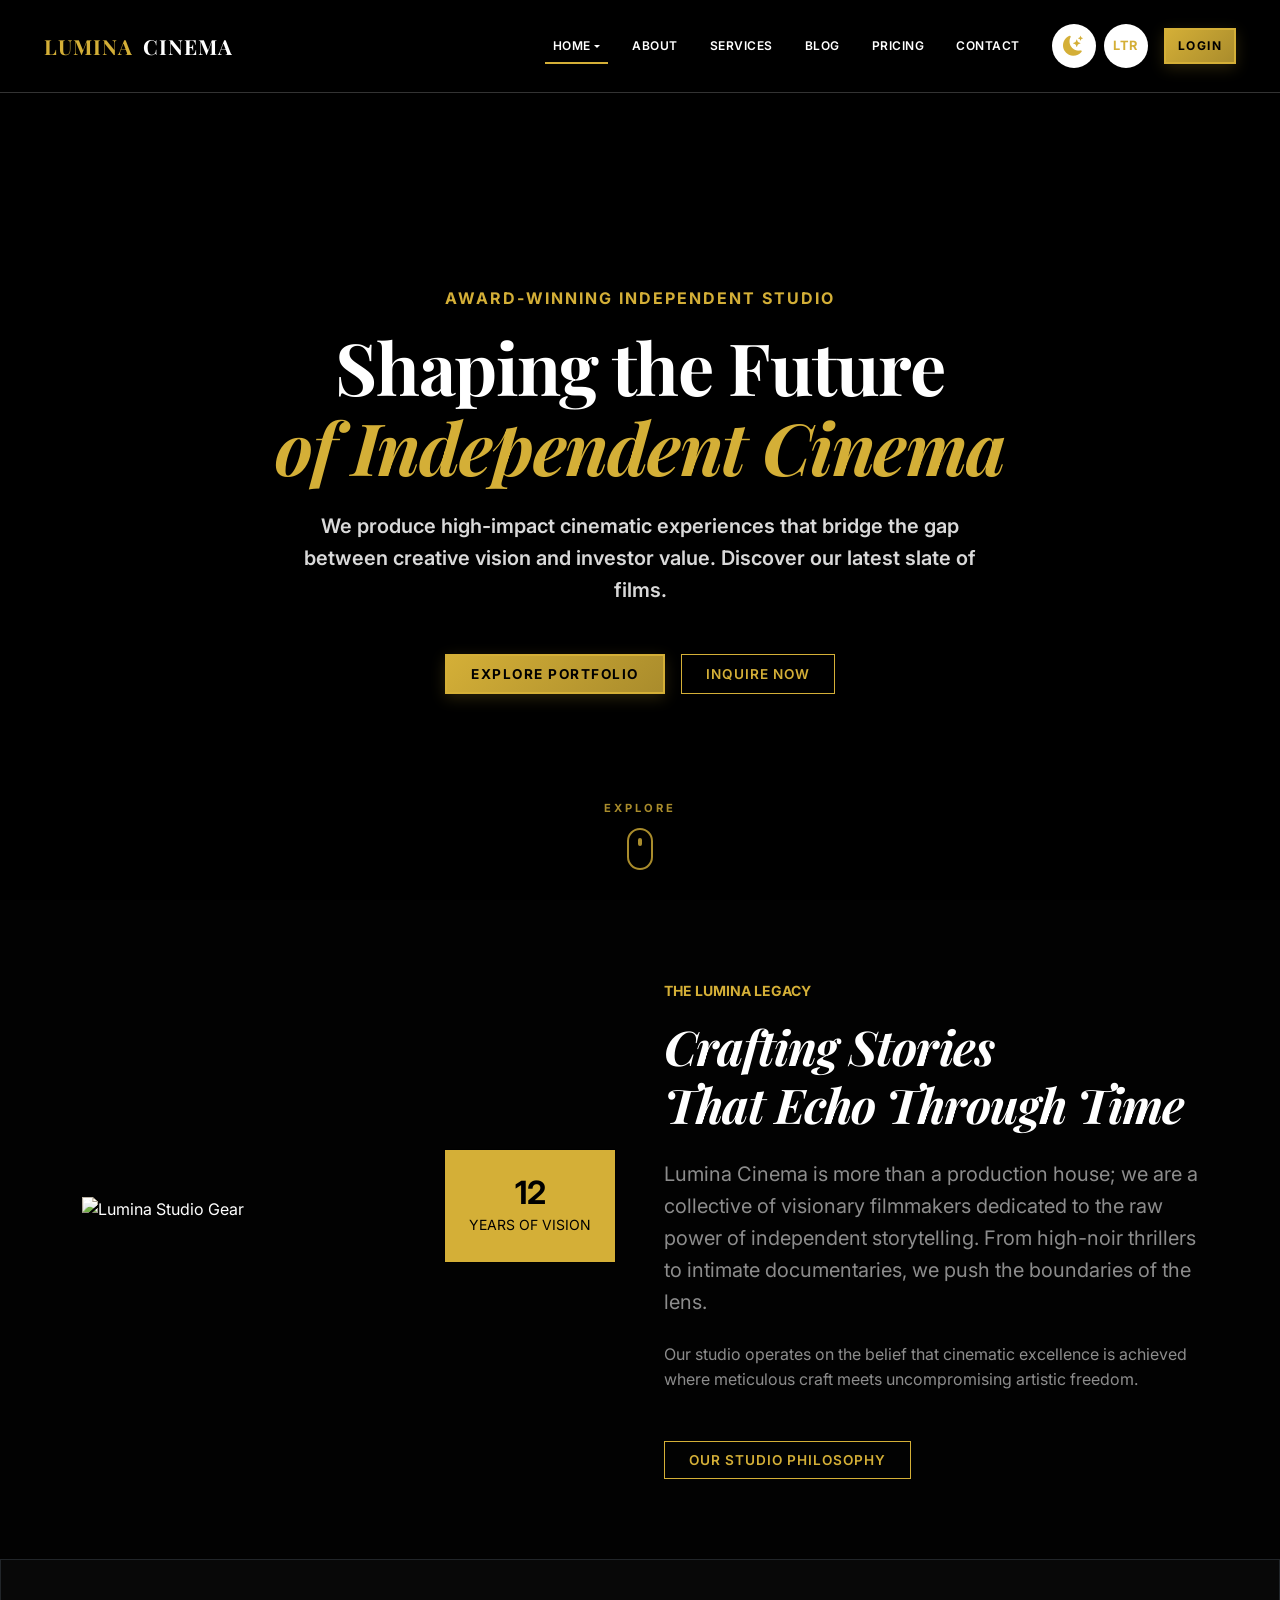
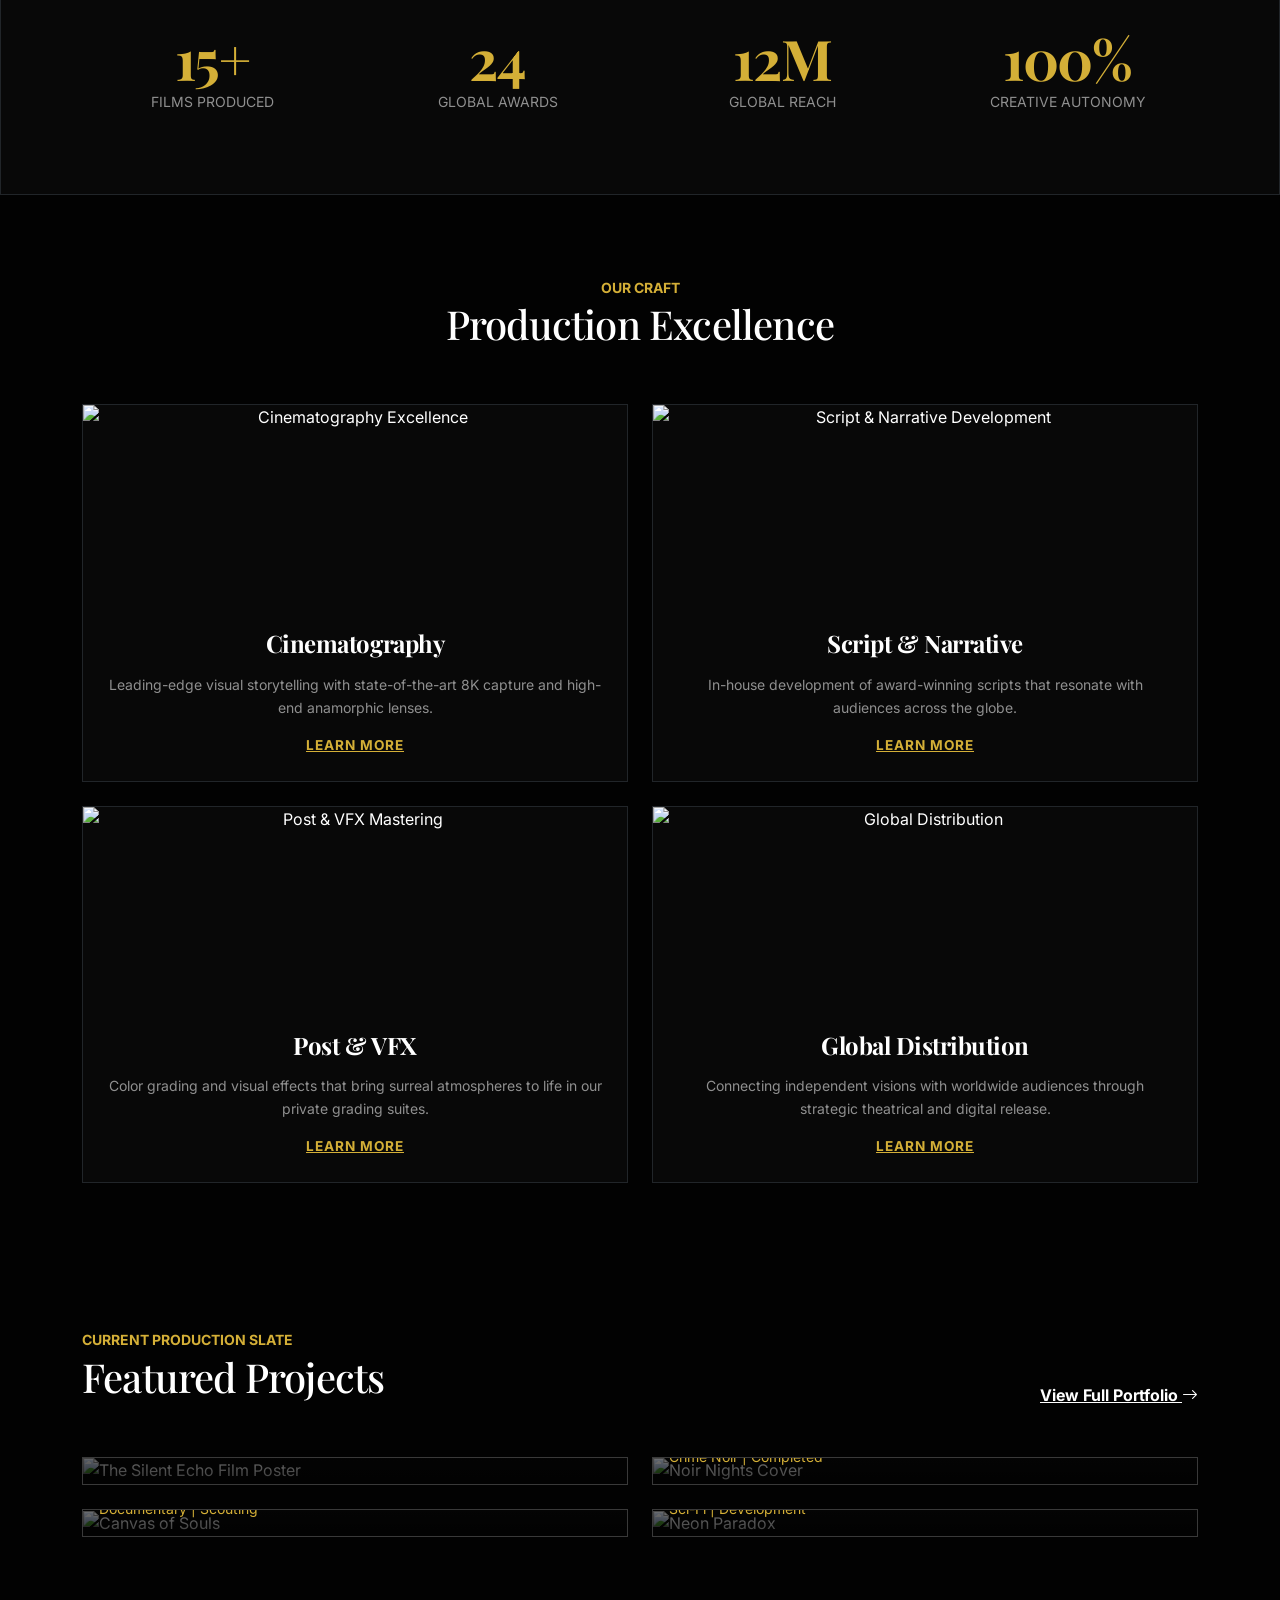
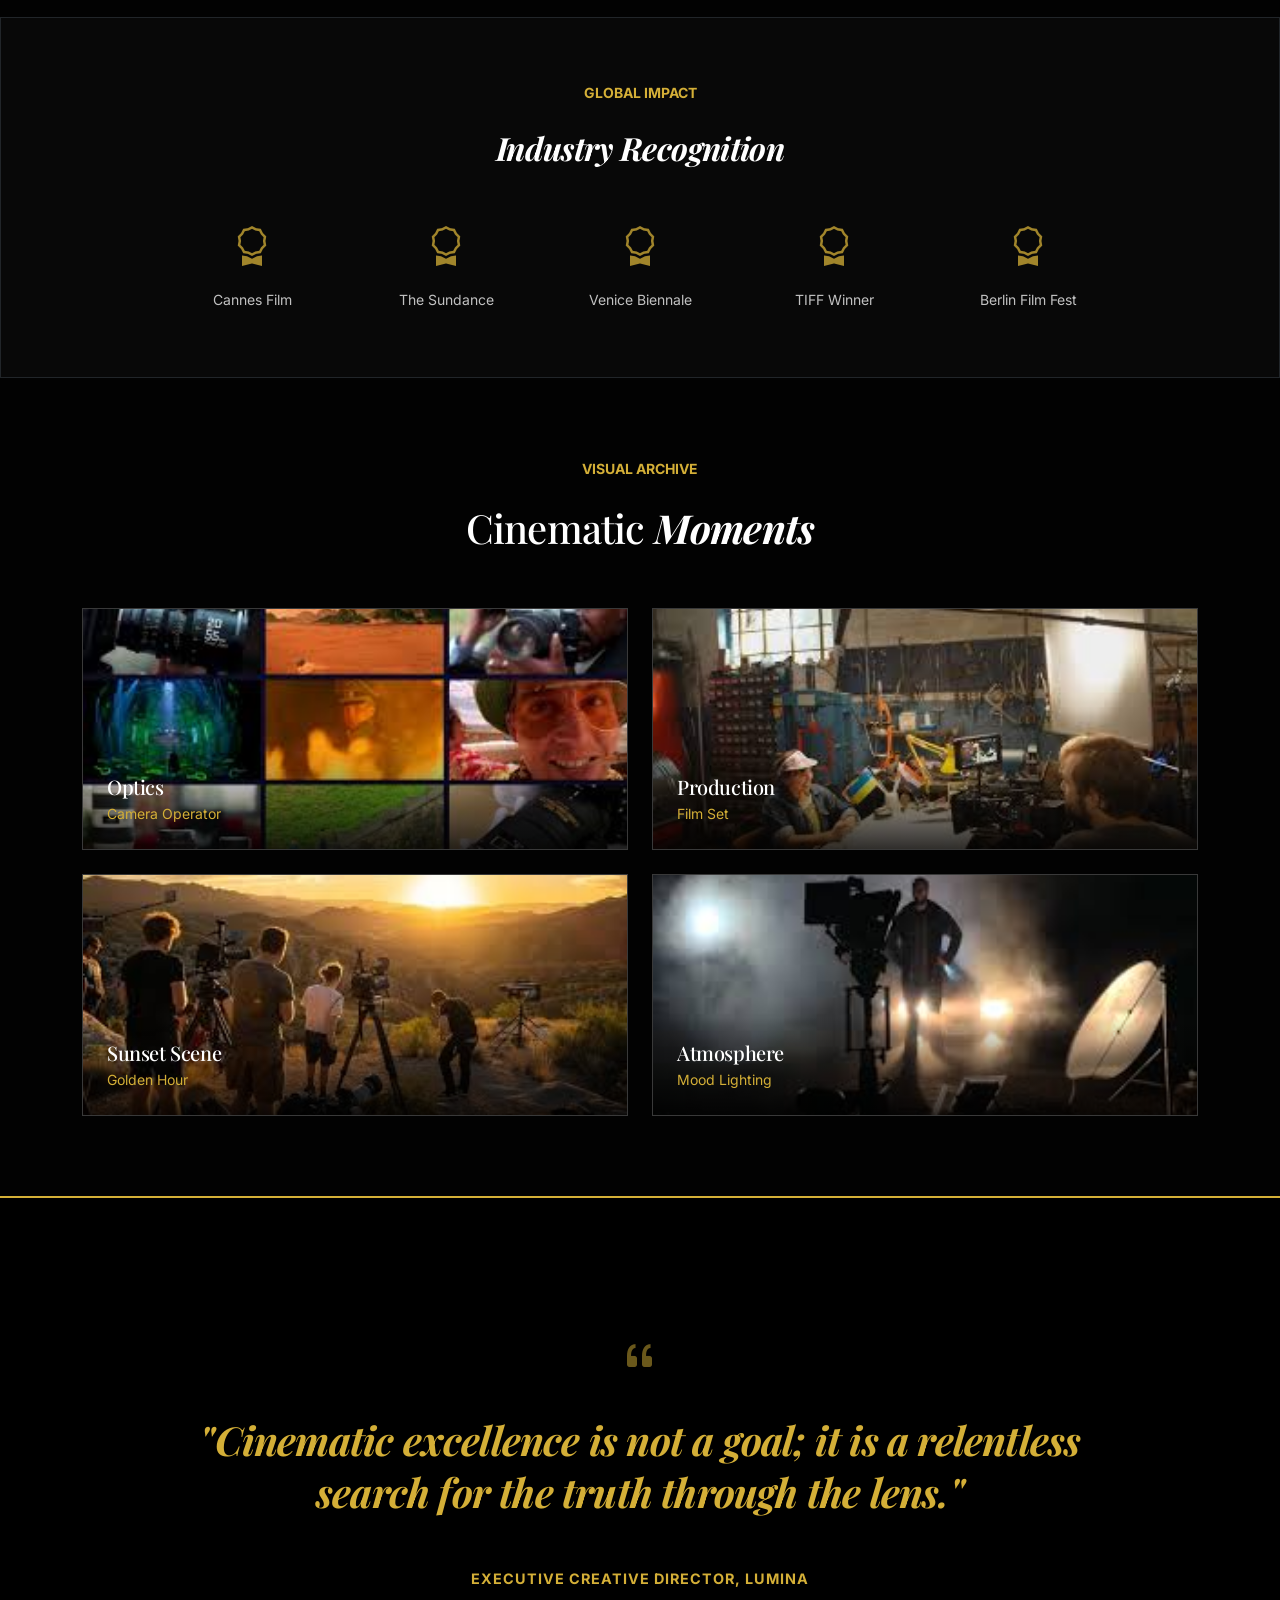
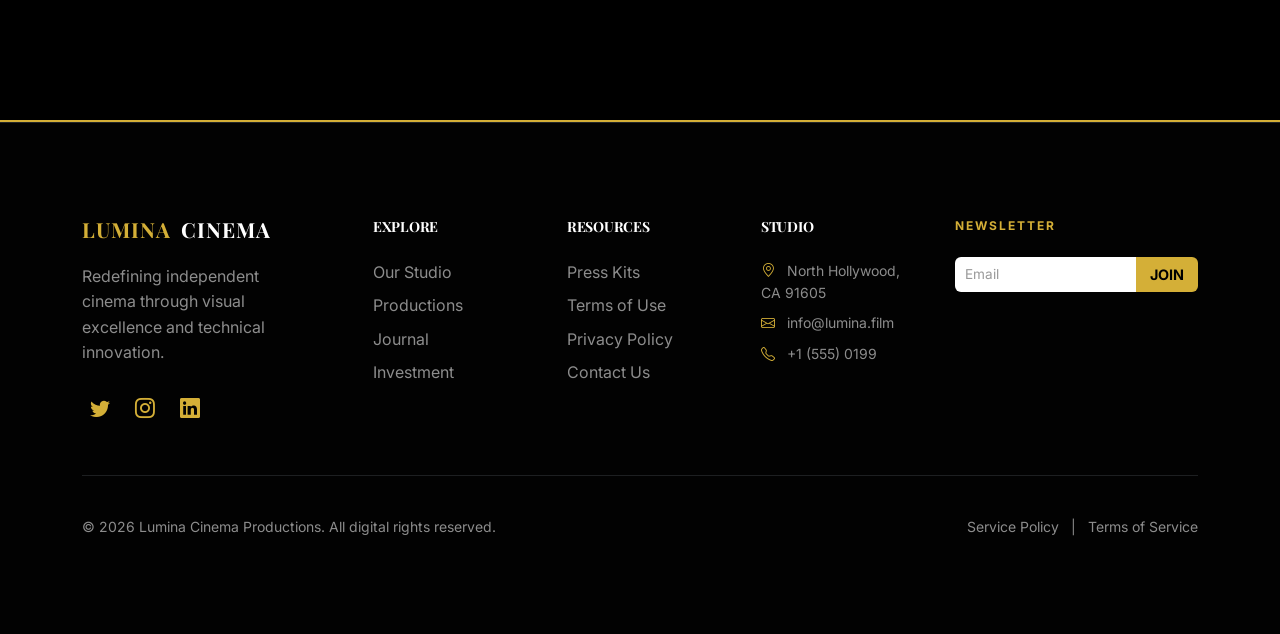
==== commit 7d46484f: "Add files via upload corrected by vamsi" ====
--- a/index.html
+++ b/index.html
@@ -1,398 +1,568 @@
-<!DOCTYPE html>
-<html lang="en" dir="ltr">
-<head>
-    <meta charset="UTF-8">
-    <meta name="viewport" content="width=device-width, initial-scale=1.0">
-    <title>Lumina Cinema | Premier Independent Film Production</title>
-    <link rel="icon" type="image/png" href="assets/img/favicon.png">
-    <link rel="shortcut icon" type="image/png" href="assets/img/favicon.png">
-    
-    <!-- SEO Meta Tags -->
-    <meta name="description" content="Lumina Cinema is a leading independent production company showcasing award-winning trailers, short films, and high-quality cinematic content for investors.">
-    <meta name="keywords" content="Independent Cinema, Film Production, Movie Trailers, Investors, Film Talent, Lumina Cinema">
-    <meta name="author" content="Lumina Cinema Productions">
-    
-    <!-- Open Graph / Social Media -->
-    <meta property="og:title" content="Lumina Cinema | Independent Film Production">
-    <meta property="og:description" content="Experience the art of independent storytelling. Browse our portfolio of cinematic masterpieces.">
-    <meta property="og:image" content="https://images.unsplash.com/photo-1616530940355-351fabd9524b?auto=format&fit=crop&w=1200&q=80">
-    <meta property="og:url" content="index.html">
-    <meta name="twitter:card" content="summary_large_image">
-
-    <!-- JSON-LD Structured Data -->
-    <script type="application/ld+json">
-    {
-      "@context": "https://schema.org",
-      "@type": "Organization",
-      "name": "Lumina Cinema",
-      "url": "index.html",
-      "logo": "assets/img/logo.png",
-      "contactPoint": {
-        "@type": "ContactPoint",
-        "telephone": "+1-555-0199",
-        "contactType": "Investor Relations"
-      }
-    }
-    </script>
-
-    <!-- Google Fonts -->
-    <link rel="preconnect" href="https://fonts.googleapis.com">
-    <link rel="preconnect" href="https://fonts.gstatic.com" crossorigin>
-    <link href="https://fonts.googleapis.com/css2?family=Inter:wght@400;500;600&family=Playfair+Display:ital,wght@0,700;0,800;1,700&display=swap" rel="stylesheet">
-
-    <!-- Bootstrap 5 & Icons -->
-    <link href="https://cdn.jsdelivr.net/npm/bootstrap@5.3.0/dist/css/bootstrap.min.css" rel="stylesheet">
-    <link rel="stylesheet" href="https://cdn.jsdelivr.net/npm/bootstrap-icons@1.10.5/font/bootstrap-icons.css">
-
-    <!-- Custom CSS -->
-    <link rel="stylesheet" href="assets/css/style.css">
-    <style>
-        .vision-quote-section {
-            position: relative;
-            background: linear-gradient(rgba(0,0,0,0.85), rgba(0,0,0,0.85)), url('https://images.unsplash.com/photo-1549675584-91f19337af3d?auto=format&fit=crop&w=1920&q=80') center/cover no-repeat fixed;
-            border-top: 2px solid var(--primary);
-            border-bottom: 2px solid var(--primary);
-        }
-    </style>
-</head>
-<body class="bg-noir">
-
-
-<header>
-        <nav class="navbar navbar-expand-lg fixed-top" id="mainNav">
-            <div class="container">
-                <a class="navbar-brand d-flex align-items-center gap-2" href="index.html">
-                    <div class="brand-text d-none d-sm-flex">
-                        <span class="text-primary fw-bold letter-spacing-1">LUMINA</span>
-                        <span class="text-theme fw-bold letter-spacing-1">CINEMA</span>
-                    </div>
-                </a>
-                <button class="navbar-toggler border-0 shadow-none" type="button" data-bs-toggle="collapse" data-bs-target="#navMenu" aria-controls="navMenu" aria-expanded="false" aria-label="Toggle navigation">
-                    <i class="bi bi-list text-theme fs-1"></i>
-                </button>
-                <div class="collapse navbar-collapse" id="navMenu">
-                    <ul class="navbar-nav ms-auto mb-2 mb-lg-0">
-                        <li class="nav-item dropdown">
-                            <a class="nav-link dropdown-toggle active" href="#" id="homeDropdown" role="button" data-bs-toggle="dropdown" aria-expanded="false">
-                                Home
-                            </a>
-                            <ul class="dropdown-menu dropdown-menu-dark bg-noir border-secondary" aria-labelledby="homeDropdown">
-                                <li><a class="dropdown-item py-2" href="index.html">Home 1</a></li>
-                                <li><a class="dropdown-item py-2" href="home-2.html">Home 2</a></li>
-                            </ul>
-                        </li>
-                        <li class="nav-item">
-                            <a class="nav-link" href="about.html">About</a>
-                        </li>
-                        <li class="nav-item">
-                            <a class="nav-link" href="services.html">Services</a>
-                        </li>
-                        <li class="nav-item">
-                            <a class="nav-link" href="blog.html">Blog</a>
-                        </li>
-                        <li class="nav-item">
-                            <a class="nav-link" href="pricing.html">Pricing</a>
-                        </li>
-                        <li class="nav-item">
-                            <a class="nav-link" href="contact.html">Contact</a>
-                        </li>
-                                                <li class="nav-item ms-lg-3">
-                            <div class="nav-controls-stack">
-                                <button id="themeToggle" class="btn btn-outline-cinema p-1 border-0" title="Toggle Theme">
-                                    <i class="bi bi-moon-stars-fill text-primary fs-5"></i>
-                                </button>
-                                <button id="rtlToggle" class="btn btn-outline-cinema p-1 border-0" title="Toggle RTL" aria-label="Toggle RTL direction">
-                                    <span class="rtl-label" aria-hidden="true">RTL</span>
-                                </button>
-                                <a class="btn btn-primary-cinema" href="login.html">Log in</a>
-                            </div>
-                        </li>
-                    </ul>
-                </div>
-            </div>
-        </nav>
-    </header>
-
-    <main>
-        <!-- Hero Section -->
-        <section id="hero" class="hero-cinema bg-dark-always" style="background: url('https://images.unsplash.com/photo-1492691527719-9d1e07e534b4?auto=format&fit=crop&w=1920&q=80') center/cover no-repeat fixed;">
-            <div class="hero-overlay"></div>
-            <div class="container hero-content text-center">
-                <div class="row justify-content-center">
-                    <div class="col-lg-10">
-                        <span class="text-primary text-uppercase letter-spacing-2 fw-bold mb-3 d-block">Award-Winning Independent Studio</span>
-                        <h1 class="hero-title">Shaping the Future <br><span class="text-primary italic">of Independent Cinema</span></h1>
-                        <p class="lead text-muted mb-5 mx-auto w-75">We produce high-impact cinematic experiences that bridge the gap between creative vision and investor value. Discover our latest slate of films.</p>
-                        <div class="d-flex flex-wrap justify-content-center gap-3">
-                            <a href="services.html" class="btn btn-cinema btn-primary-cinema">Explore Portfolio</a>
-                            <a href="contact.html" class="btn btn-cinema btn-outline-cinema">Inquire Now</a>
-                        </div>
-                    </div>
-                </div>
-            </div>
-        </section>
-
-        <!-- Studio Narrative Section (About Split) -->
-        <section id="about-narrative" class="section-padding bg-noir position-relative overflow-hidden">
-            <div class="container">
-                <div class="row align-items-center g-5">
-                    <div class="col-lg-6">
-                        <div class="narrative-img-wrapper position-relative">
-                            <img src="https://images.unsplash.com/photo-1512070679279-8988d32161be?auto=format&fit=crop&w=1000&q=80" loading="lazy" class="img-fluid rounded-0 shadow-lg" alt="Lumina Studio Gear">
-                            <div class="experience-badge bg-primary text-secondary p-4 d-inline-block position-absolute bottom-0 end-0">
-                                <span class="h2 fw-bold d-block mb-0 text-secondary">12</span>
-                                <span class="small text-uppercase ls-1 text-secondary">Years of Vision</span>
-                            </div>
-                        </div>
-                    </div>
-                    <div class="col-lg-6">
-                        <span class="text-primary text-uppercase small ls-2 fw-bold mb-3 d-block">The Lumina Legacy</span>
-                        <h2 class="display-5 mb-4 italic">Crafting Stories <br>That Echo Through Time</h2>
-                        <p class="text-muted mb-4 fs-5">Lumina Cinema is more than a production house; we are a collective of visionary filmmakers dedicated to the raw power of independent storytelling. From high-noir thrillers to intimate documentaries, we push the boundaries of the lens.</p>
-                        <p class="text-muted mb-5">Our studio operates on the belief that cinematic excellence is achieved where meticulous craft meets uncompromising artistic freedom.</p>
-                        <a href="about.html" class="btn btn-cinema btn-outline-cinema">Our Studio Philosophy</a>
-                    </div>
-                </div>
-            </div>
-        </section>
-
-        <!-- Key Features / Stats Section -->
-        <section class="section-padding bg-card-noir border-top border-bottom border-dark">
-            <div class="container">
-                <div class="row text-center g-4">
-                    <div class="col-md-3">
-                        <h2 class="display-4 fw-bold text-primary mb-0">15+</h2>
-                        <p class="text-muted text-uppercase small ls-2">Films Produced</p>
-                    </div>
-                    <div class="col-md-3">
-                        <h2 class="display-4 fw-bold text-primary mb-0">24</h2>
-                        <p class="text-muted text-uppercase small ls-2">Global Awards</p>
-                    </div>
-                    <div class="col-md-3">
-                        <h2 class="display-4 fw-bold text-primary mb-0">12M</h2>
-                        <p class="text-muted text-uppercase small ls-2">Global Reach</p>
-                    </div>
-                    <div class="col-md-3">
-                        <h2 class="display-4 fw-bold text-primary mb-0">100%</h2>
-                        <p class="text-muted text-uppercase small ls-2">Creative Autonomy</p>
-                    </div>
-                </div>
-            </div>
-        </section>
-
-        <!-- Production Expertise Section -->
-        <section id="expertise" class="section-padding bg-noir position-relative">
-            <div class="container">
-                <div class="row mb-5 text-center">
-                    <div class="col-lg-12">
-                        <span class="text-primary text-uppercase small ls-2 fw-bold">Our Craft</span>
-                        <h2 class="h1">Production Excellence</h2>
-                    </div>
-                </div>
-                <div class="row g-4">
-                    <div class="col-lg-4">
-                        <div class="expertise-card p-0 border border-dark bg-card-noir h-100 overflow-hidden text-center">
-                            <img src="https://images.unsplash.com/photo-1440404653325-ab127d49abc1?auto=format&fit=crop&w=800&q=80" loading="lazy" class="img-fluid w-100 mb-0" style="height: 200px; object-fit: cover;" alt="Cinematography Excellence">
-                            <div class="p-4">
-                                <h4 class="mb-3">Cinematography</h4>
-                                <p class="text-muted small mb-0">Leading-edge visual storytelling with state-of-the-art 8K capture and high-end anamorphic lenses.</p>
-                            </div>
-                        </div>
-                    </div>
-                    <div class="col-lg-4">
-                        <div class="expertise-card p-0 border border-dark bg-card-noir h-100 overflow-hidden text-center">
-                            <img src="https://images.unsplash.com/photo-1455390582262-044cdead277a?auto=format&fit=crop&w=800&q=80" loading="lazy" class="img-fluid w-100 mb-0" style="height: 200px; object-fit: cover;" alt="Script & Narrative Development">
-                            <div class="p-4">
-                                <h4 class="mb-3">Script & Narrative</h4>
-                                <p class="text-muted small mb-0">In-house development of award-winning scripts that resonate with audiences across the globe.</p>
-                            </div>
-                        </div>
-                    </div>
-                    <div class="col-lg-4">
-                        <div class="expertise-card p-0 border border-dark bg-card-noir h-100 overflow-hidden text-center">
-                            <img src="https://images.unsplash.com/photo-1536440136628-849c177e76a1?auto=format&fit=crop&w=800&q=80" loading="lazy" class="img-fluid w-100 mb-0" style="height: 200px; object-fit: cover;" alt="Post & VFX Mastering">
-                            <div class="p-4">
-                                <h4 class="mb-3">Post & VFX</h4>
-                                <p class="text-muted small mb-0">Color grading and visual effects that bring surreal atmospheres to life in our private grading suites.</p>
-                            </div>
-                        </div>
-                    </div>
-                </div>
-            </div>
-        </section>
-
-        <!-- Featured Trailers (Gallery) -->
-        <section id="portfolio" class="section-padding">
-            <div class="container">
-                <div class="row mb-5 align-items-end">
-                    <div class="col-lg-6">
-                        <span class="text-primary text-uppercase small ls-2 fw-bold">Current Production Slate</span>
-                        <h2 class="h1">Featured Projects</h2>
-                    </div>
-                    <div class="col-lg-6 text-lg-end">
-                        <a href="services.html" class="text-decoration-underline text-theme fw-bold">View Full Portfolio <i class="bi bi-arrow-right"></i></a>
-                    </div>
-                </div>
-                <div class="row g-4">
-                    <!-- Project 1 -->
-                    <div class="col-lg-6">
-                        <div class="cinema-card h-100">
-                            <div class="card-img-container position-relative">
-                                <img src="https://images.unsplash.com/photo-1485846234645-a62644f84728?auto=format&fit=crop&w=1200&q=80" loading="lazy" class="img-fluid w-100" alt="The Silent Echo Film Poster">
-                                <div class="card-img-overlay position-absolute bottom-0 start-0 p-4 w-100" style="background: linear-gradient(transparent, rgba(0,0,0,0.8));">
-                                    <h3 class="h4 mb-1">The Silent Echo</h3>
-                                    <p class="small text-primary mb-0">Drama | In Post-Production</p>
-                                </div>
-                                <a href="service-details.html" class="stretched-link" aria-label="View Details for The Silent Echo"></a>
-                            </div>
-                        </div>
-                    </div>
-                    <!-- Project 2 -->
-                    <div class="col-lg-3 col-md-6">
-                        <div class="cinema-card h-100">
-                            <div class="card-img-container position-relative h-100">
-                                <img src="https://images.unsplash.com/photo-1549675584-91f19337af3d?auto=format&fit=crop&w=800&q=80" loading="lazy" class="img-fluid w-100 h-100 object-fit-cover" alt="Noir Nights Cover">
-                                <div class="card-img-overlay position-absolute bottom-0 start-0 p-3 w-100" style="background: linear-gradient(transparent, rgba(0,0,0,0.8));">
-                                    <h4 class="h5 mb-1">Noir Nights</h4>
-                                    <p class="small text-primary mb-0">Crime Noir | Completed</p>
-                                </div>
-                                <a href="service-details.html" class="stretched-link" aria-label="View Details for Noir Nights"></a>
-                            </div>
-                        </div>
-                    </div>
-                    <!-- Project 3 -->
-                    <div class="col-lg-3 col-md-6">
-                        <div class="cinema-card h-100">
-                            <div class="card-img-container position-relative h-100">
-                                <img src="https://images.unsplash.com/photo-1514306191717-452ec28c7814?auto=format&fit=crop&w=800&q=80" loading="lazy" class="img-fluid w-100 h-100 object-fit-cover" alt="Canvas of Souls">
-                                <div class="card-img-overlay position-absolute bottom-0 start-0 p-3 w-100" style="background: linear-gradient(transparent, rgba(0,0,0,0.8));">
-                                    <h4 class="h5 mb-1">Canvas of Souls</h4>
-                                    <p class="small text-primary mb-0">Documentary | Scouting</p>
-                                </div>
-                                <a href="service-details.html" class="stretched-link" aria-label="View Details for Canvas of Souls"></a>
-                            </div>
-                        </div>
-                    </div>
-                </div>
-            </div>
-        </section>
-
-        <!-- Awards & Global Recognition (Laurels) -->
-        <section class="section-padding bg-card-noir border-top border-bottom border-dark">
-            <div class="container text-center">
-                <span class="text-primary text-uppercase small ls-2 fw-bold mb-4 d-block">Global Impact</span>
-                <h2 class="mb-5 italic">Industry Recognition</h2>
-                <div class="row g-5 align-items-center justify-content-center opacity-75">
-                    <div class="col-6 col-md-2">
-                        <i class="bi bi-award fs-1 text-primary d-block mb-2"></i>
-                        <span class="small">Cannes Film Festival</span>
-                    </div>
-                    <div class="col-6 col-md-2">
-                        <i class="bi bi-award fs-1 text-primary d-block mb-2"></i>
-                        <span class="small">Sundance Selection</span>
-                    </div>
-                    <div class="col-6 col-md-2">
-                        <i class="bi bi-award fs-1 text-primary d-block mb-2"></i>
-                        <span class="small">Venice Biennale</span>
-                    </div>
-                    <div class="col-6 col-md-2">
-                        <i class="bi bi-award fs-1 text-primary d-block mb-2"></i>
-                        <span class="small">TIFF Winner</span>
-                    </div>
-                    <div class="col-6 col-md-2">
-                        <i class="bi bi-award fs-1 text-primary d-block mb-2"></i>
-                        <span class="small">Berlin Film Fest</span>
-                    </div>
-                </div>
-            </div>
-        </section>
-
-        <!-- Visionary Quote Section -->
-        <section class="section-padding vision-quote-section bg-dark-always position-relative overflow-hidden">
-            <div class="container text-center py-5">
-                <div class="row justify-content-center">
-                    <div class="col-lg-10">
-                        <i class="bi bi-quote fs-1 text-primary opacity-50 mb-4 d-block"></i>
-                        <h2 class="display-4 fw-bold italic mb-5 text-white-always">"Cinematic excellence is not a goal; it is a relentless search for the truth through the lens."</h2>
-                        <span class="text-primary text-uppercase ls-2 fw-bold">Executive Creative Director, Lumina</span>
-                    </div>
-                </div>
-            </div>
-        </section>
-
-    </main>
-    <!-- Footer Section -->
-    <footer class="section-padding py-5 border-top border-dark">
-        <div class="container py-5">
-            <div class="row g-5">
-                <div class="col-lg-3">
-                    <a class="navbar-brand d-flex align-items-center gap-2 mb-4" href="index.html">
-                        <div class="brand-text">
-                            <span class="text-primary fw-bold letter-spacing-1">LUMINA</span>
-                            <span class="text-theme fw-bold letter-spacing-1">CINEMA</span>
-                        </div>
-                    </a>
-                    <p class="text-muted mb-4 pe-lg-3">Redefining independent cinema through visual excellence and technical innovation.</p>
-                    <div class="d-flex gap-2">
-                        <a href="#" class="btn btn-outline-cinema p-2 lh-1 border-0" aria-label="Follow us on Twitter"><i class="bi bi-twitter fs-5"></i></a>
-                        <a href="#" class="btn btn-outline-cinema p-2 lh-1 border-0" aria-label="Follow us on Instagram"><i class="bi bi-instagram fs-5"></i></a>
-                        <a href="#" class="btn btn-outline-cinema p-2 lh-1 border-0" aria-label="Follow us on LinkedIn"><i class="bi bi-linkedin fs-5"></i></a>
-                    </div>
-                </div>
-                <div class="col-lg-2 col-md-6 mb-4 mb-md-0">
-                    <h5 class="text-uppercase small ls-2 fw-bold mb-4 text-theme">Explore</h5>
-                    <ul class="list-unstyled footer-links">
-                        <li class="mb-2"><a href="about.html">Our Studio</a></li>
-                        <li class="mb-2"><a href="services.html">Productions</a></li>
-                        <li class="mb-2"><a href="blog.html">Journal</a></li>
-                        <li class="mb-2"><a href="pricing.html">Investment</a></li>
-                    </ul>
-                </div>
-                <div class="col-lg-2 col-md-6 mb-4 mb-md-0">
-                    <h5 class="text-uppercase small ls-2 fw-bold mb-4 text-theme">Resources</h5>
-                    <ul class="list-unstyled footer-links">
-                        <li class="mb-2"><a href="#">Press Kits</a></li>
-                        <li class="mb-2"><a href="#">Terms of Use</a></li>
-                        <li class="mb-2"><a href="#">Privacy Policy</a></li>
-                        <li class="mb-2"><a href="contact.html">Contact Us</a></li>
-                    </ul>
-                </div>
-                <div class="col-lg-2 col-md-12 mb-4 mb-lg-0">
-                    <h5 class="text-uppercase small ls-2 fw-bold mb-4 text-theme">Studio</h5>
-                    <p class="text-muted small mb-2"><i class="bi bi-geo-alt text-primary me-2"></i> North Hollywood, CA 91605</p>
-                    <p class="text-muted small mb-2"><i class="bi bi-envelope text-primary me-2"></i> info@lumina.film</p>
-                    <p class="text-muted small mb-0"><i class="bi bi-telephone text-primary me-2"></i> +1 (555) 0199</p>
-                </div>
-                <div class="col-lg-3 col-md-12">
-                    <div class="footer-newsletter-wrap">
-                        <h5 class="mb-4">Newsletter</h5>
-                        <form class="footer-newsletter-input-group">
-                            <input type="email" placeholder="Email" required>
-                            <button type="submit">Join</button>
-                        </form>
-                    </div>
-                </div>
-            </div>
-            <hr class="border-secondary mt-5 pt-4">
-            <div class="row align-items-center">
-                <div class="col-md-6 text-center text-md-start">
-                    <p class="text-muted small mb-0">© 2026 Lumina Cinema Productions. All digital rights reserved.</p>
-                </div>
-                <div class="col-md-6 text-center text-md-end mt-3 mt-md-0">
-                    <p class="text-muted small mb-0">
-                        <a href="#" class="text-muted text-decoration-none">Service Policy</a>
-                        <span class="mx-2">|</span>
-                        <a href="#" class="text-muted text-decoration-none">Terms of Service</a>
-                    </p>
-                </div>
-            </div>
-        </div>
-    </footer>
-
-    <!-- Bootstrap Bundle with Popper -->
-    <script src="https://cdn.jsdelivr.net/npm/bootstrap@5.3.0/dist/js/bootstrap.bundle.min.js"></script>
-    <!-- Custom JS -->
-    <script src="assets/js/main.js"></script>
-</body>
-</html>
-
+<!DOCTYPE html>
+<html lang="en" dir="ltr">
+
+<head>
+    <meta charset="UTF-8">
+    <meta name="viewport" content="width=device-width, initial-scale=1.0">
+    <title>Lumina Cinema | Premier Independent Film Production</title>
+    <link rel="icon" type="image/png" href="assets/img/favicon.png">
+    <link rel="shortcut icon" type="image/png" href="assets/img/favicon.png">
+
+    <!-- SEO Meta Tags -->
+    <meta name="description"
+        content="Lumina Cinema is a leading independent production company showcasing award-winning trailers, short films, and high-quality cinematic content for investors.">
+    <meta name="keywords"
+        content="Independent Cinema, Film Production, Movie Trailers, Investors, Film Talent, Lumina Cinema">
+    <meta name="author" content="Lumina Cinema Productions">
+
+    <!-- Open Graph / Social Media -->
+    <meta property="og:title" content="Lumina Cinema | Independent Film Production">
+    <meta property="og:description"
+        content="Experience the art of independent storytelling. Browse our portfolio of cinematic masterpieces.">
+    <meta property="og:image"
+        content="https://images.unsplash.com/photo-1616530940355-351fabd9524b?auto=format&fit=crop&w=1200&q=80">
+    <meta property="og:url" content="index.html">
+    <meta name="twitter:card" content="summary_large_image">
+
+    <!-- JSON-LD Structured Data -->
+    <script type="application/ld+json">
+    {
+      "@context": "https://schema.org",
+      "@type": "Organization",
+      "name": "Lumina Cinema",
+      "url": "index.html",
+      "logo": "assets/img/logo.png",
+      "contactPoint": {
+        "@type": "ContactPoint",
+        "telephone": "+1-555-0199",
+        "contactType": "Investor Relations"
+      }
+    }
+    </script>
+
+    <!-- Google Fonts -->
+    <link rel="preconnect" href="https://fonts.googleapis.com">
+    <link rel="preconnect" href="https://fonts.gstatic.com" crossorigin>
+    <link
+        href="https://fonts.googleapis.com/css2?family=Inter:wght@400;500;600&family=Playfair+Display:ital,wght@0,700;0,800;1,700&display=swap"
+        rel="stylesheet">
+
+    <!-- Bootstrap 5 & Icons -->
+    <link href="https://cdn.jsdelivr.net/npm/bootstrap@5.3.0/dist/css/bootstrap.min.css" rel="stylesheet">
+    <link rel="stylesheet" href="https://cdn.jsdelivr.net/npm/bootstrap-icons@1.10.5/font/bootstrap-icons.css">
+
+    <!-- Custom CSS -->
+    <link rel="stylesheet" href="assets/css/style.css">
+    <style>
+        .vision-quote-section {
+            position: relative;
+            background: linear-gradient(rgba(0, 0, 0, 0.85), rgba(0, 0, 0, 0.85)), url('https://images.unsplash.com/photo-1549675584-91f19337af3d?auto=format&fit=crop&w=1920&q=80') center/cover no-repeat fixed;
+            border-top: 2px solid var(--primary);
+            border-bottom: 2px solid var(--primary);
+        }
+    </style>
+</head>
+
+<body class="bg-noir">
+
+
+    <header>
+        <nav class="navbar navbar-expand-lg fixed-top" id="mainNav">
+            <div class="container">
+                <a class="navbar-brand d-flex align-items-center gap-2" href="index.html">
+                    <div class="brand-text d-none d-sm-flex">
+                        <span class="text-primary fw-bold letter-spacing-1">LUMINA</span>
+                        <span class="text-theme fw-bold letter-spacing-1">CINEMA</span>
+                    </div>
+                </a>
+                <button class="navbar-toggler border-0 shadow-none" type="button" data-bs-toggle="collapse"
+                    data-bs-target="#navMenu" aria-controls="navMenu" aria-expanded="false"
+                    aria-label="Toggle navigation">
+                    <i class="bi bi-list text-theme fs-1"></i>
+                </button>
+                <div class="collapse navbar-collapse" id="navMenu">
+                    <ul class="navbar-nav ms-auto mb-2 mb-lg-0">
+                        <li class="nav-item dropdown">
+                            <a class="nav-link dropdown-toggle active" href="#" id="homeDropdown" role="button"
+                                data-bs-toggle="dropdown" aria-expanded="false">
+                                Home
+                            </a>
+                            <ul class="dropdown-menu dropdown-menu-dark bg-noir border-secondary"
+                                aria-labelledby="homeDropdown">
+                                <li><a class="dropdown-item py-2" href="index.html">Home 1</a></li>
+                                <li><a class="dropdown-item py-2" href="home-2.html">Home 2</a></li>
+                            </ul>
+                        </li>
+                        <li class="nav-item">
+                            <a class="nav-link" href="about.html">About</a>
+                        </li>
+                        <li class="nav-item">
+                            <a class="nav-link" href="services.html">Services</a>
+                        </li>
+                        <li class="nav-item">
+                            <a class="nav-link" href="blog.html">Blog</a>
+                        </li>
+                        <li class="nav-item">
+                            <a class="nav-link" href="pricing.html">Pricing</a>
+                        </li>
+                        <li class="nav-item">
+                            <a class="nav-link" href="contact.html">Contact</a>
+                        </li>
+                        <li class="nav-item ms-lg-3 d-flex align-items-center gap-2">
+                            <button id="themeToggle" class="btn btn-outline-cinema p-1 border-0" title="Toggle Theme">
+                                <i class="bi bi-moon-stars-fill text-primary fs-5"></i>
+                            </button>
+                            <button id="rtlToggle" class="btn btn-outline-cinema p-1 border-0"
+                                title="Toggle RTL">LTR</button>
+                        </li>
+                        <li class="nav-item ms-lg-3">
+                            <a class="btn btn-primary-cinema" href="login.html">Login</a>
+                        </li>
+                    </ul>
+                </div>
+            </div>
+        </nav>
+    </header>
+
+    <main>
+        <!-- Hero Section -->
+        <section id="hero" class="hero-cinema bg-dark-always"
+            style="background: url('https://images.unsplash.com/photo-1492691527719-9d1e07e534b4?auto=format&fit=crop&w=1920&q=80') center/cover no-repeat fixed;">
+            <div class="hero-overlay"></div>
+            <div class="container hero-content text-center">
+                <div class="row justify-content-center">
+                    <div class="col-lg-10">
+                        <span class="text-primary text-uppercase letter-spacing-2 fw-bold mb-3 d-block">Award-Winning
+                            Independent Studio</span>
+                        <h1 class="hero-title">Shaping the Future <br><span class="text-primary italic">of Independent
+                                Cinema</span></h1>
+                        <p class="lead text-muted mb-5 mx-auto hero-lead-text" style="font-weight: 600;">We produce
+                            high-impact cinematic
+                            experiences that bridge the gap between creative vision and investor value. Discover our
+                            latest slate of films.</p>
+                        <div class="d-flex flex-wrap justify-content-center gap-3">
+                            <a href="services.html" class="btn btn-cinema btn-primary-cinema">Explore Portfolio</a>
+                            <a href="contact.html" class="btn btn-cinema btn-outline-cinema">Inquire Now</a>
+                        </div>
+                    </div>
+                </div>
+            </div>
+
+            <!-- Scroll Indicator -->
+            <div class="scroll-indicator" onclick="window.scrollTo({top: window.innerHeight, behavior: 'smooth'})">
+                <span>Explore</span>
+                <div class="mouse-icon">
+                    <div class="mouse-wheel"></div>
+                </div>
+            </div>
+        </section>
+
+        <!-- Studio Narrative Section (About Split) -->
+        <section id="about-narrative" class="section-padding bg-noir position-relative overflow-hidden">
+            <div class="container">
+                <div class="row align-items-center g-5">
+                    <div class="col-lg-6">
+                        <div class="narrative-img-wrapper position-relative">
+                            <img src="https://images.unsplash.com/photo-1512070679279-8988d32161be?auto=format&fit=crop&w=1000&q=80"
+                                loading="lazy" class="img-fluid rounded-0 shadow-lg" alt="Lumina Studio Gear">
+                            <div
+                                class="experience-badge bg-primary text-secondary p-4 d-inline-block position-absolute bottom-0 end-0">
+                                <span class="h2 fw-bold d-block mb-0 text-secondary">12</span>
+                                <span class="small text-uppercase ls-1 text-secondary">Years of Vision</span>
+                            </div>
+                        </div>
+                    </div>
+                    <div class="col-lg-6">
+                        <span class="text-primary text-uppercase small ls-2 fw-bold mb-3 d-block">The Lumina
+                            Legacy</span>
+                        <h2 class="display-5 mb-4 italic">Crafting Stories <br>That Echo Through Time</h2>
+                        <p class="text-muted mb-4 fs-5">Lumina Cinema is more than a production house; we are a
+                            collective of visionary filmmakers dedicated to the raw power of independent storytelling.
+                            From high-noir thrillers to intimate documentaries, we push the boundaries of the lens.</p>
+                        <p class="text-muted mb-5">Our studio operates on the belief that cinematic excellence is
+                            achieved where meticulous craft meets uncompromising artistic freedom.</p>
+                        <a href="about.html" class="btn btn-cinema btn-outline-cinema">Our Studio Philosophy</a>
+                    </div>
+                </div>
+            </div>
+        </section>
+
+        <!-- Key Features / Stats Section -->
+        <section class="section-padding bg-card-noir border-top border-bottom border-dark">
+            <div class="container">
+                <div class="row text-center g-4">
+                    <div class="col-md-3">
+                        <h2 class="display-4 fw-bold text-primary mb-0">15+</h2>
+                        <p class="text-muted text-uppercase small ls-2">Films Produced</p>
+                    </div>
+                    <div class="col-md-3">
+                        <h2 class="display-4 fw-bold text-primary mb-0">24</h2>
+                        <p class="text-muted text-uppercase small ls-2">Global Awards</p>
+                    </div>
+                    <div class="col-md-3">
+                        <h2 class="display-4 fw-bold text-primary mb-0">12M</h2>
+                        <p class="text-muted text-uppercase small ls-2">Global Reach</p>
+                    </div>
+                    <div class="col-md-3">
+                        <h2 class="display-4 fw-bold text-primary mb-0">100%</h2>
+                        <p class="text-muted text-uppercase small ls-2">Creative Autonomy</p>
+                    </div>
+                </div>
+            </div>
+        </section>
+
+        <!-- Production Expertise Section -->
+        <section id="expertise" class="section-padding bg-noir position-relative">
+            <div class="container">
+                <div class="row mb-5 text-center">
+                    <div class="col-lg-12">
+                        <span class="text-primary text-uppercase small ls-2 fw-bold">Our Craft</span>
+                        <h2 class="h1">Production Excellence</h2>
+                    </div>
+                </div>
+                <div class="row g-4">
+                    <div class="col-lg-6">
+                        <div
+                            class="expertise-card p-0 border border-dark bg-card-noir h-100 overflow-hidden text-center">
+                            <img src="https://images.unsplash.com/photo-1440404653325-ab127d49abc1?auto=format&fit=crop&w=800&q=80"
+                                loading="lazy" class="img-fluid w-100 mb-0" style="height: 200px; object-fit: cover;"
+                                alt="Cinematography Excellence">
+                            <div class="p-4 d-flex flex-column flex-grow-1">
+                                <h4 class="mb-3">Cinematography</h4>
+                                <p class="text-muted small mb-3">Leading-edge visual storytelling with state-of-the-art
+                                    8K capture and high-end anamorphic lenses.</p>
+                                <a href="services.html" class="link-cinema mt-auto">Learn More</a>
+                            </div>
+                        </div>
+                    </div>
+                    <div class="col-lg-6">
+                        <div
+                            class="expertise-card p-0 border border-dark bg-card-noir h-100 overflow-hidden text-center">
+                            <img src="https://images.unsplash.com/photo-1455390582262-044cdead277a?auto=format&fit=crop&w=800&q=80"
+                                loading="lazy" class="img-fluid w-100 mb-0" style="height: 200px; object-fit: cover;"
+                                alt="Script & Narrative Development">
+                            <div class="p-4 d-flex flex-column flex-grow-1">
+                                <h4 class="mb-3">Script & Narrative</h4>
+                                <p class="text-muted small mb-3">In-house development of award-winning scripts that
+                                    resonate with audiences across the globe.</p>
+                                <a href="services.html" class="link-cinema mt-auto">Learn More</a>
+                            </div>
+                        </div>
+                    </div>
+                    <div class="col-lg-6">
+                        <div
+                            class="expertise-card p-0 border border-dark bg-card-noir h-100 overflow-hidden text-center">
+                            <img src="https://images.unsplash.com/photo-1536440136628-849c177e76a1?auto=format&fit=crop&w=800&q=80"
+                                loading="lazy" class="img-fluid w-100 mb-0" style="height: 200px; object-fit: cover;"
+                                alt="Post & VFX Mastering">
+                            <div class="p-4 d-flex flex-column flex-grow-1">
+                                <h4 class="mb-3">Post & VFX</h4>
+                                <p class="text-muted small mb-3">Color grading and visual effects that bring surreal
+                                    atmospheres to life in our private grading suites.</p>
+                                <a href="services.html" class="link-cinema mt-auto">Learn More</a>
+                            </div>
+                        </div>
+                    </div>
+                    <div class="col-lg-6">
+                        <div
+                            class="expertise-card p-0 border border-dark bg-card-noir h-100 overflow-hidden text-center">
+                            <img src="https://images.unsplash.com/photo-1594909122845-11baa439b7bf?auto=format&fit=crop&w=800&q=80"
+                                loading="lazy" class="img-fluid w-100 mb-0" style="height: 200px; object-fit: cover;"
+                                alt="Global Distribution">
+                            <div class="p-4 d-flex flex-column flex-grow-1">
+                                <h4 class="mb-3">Global Distribution</h4>
+                                <p class="text-muted small mb-3">Connecting independent visions with worldwide
+                                    audiences through strategic theatrical and digital release.</p>
+                                <a href="services.html" class="link-cinema mt-auto">Learn More</a>
+                            </div>
+                        </div>
+                    </div>
+                </div>
+            </div>
+        </section>
+
+        <!-- Featured Trailers (Gallery) -->
+        <section id="portfolio" class="section-padding">
+            <div class="container">
+                <div class="row mb-5 align-items-end">
+                    <div class="col-lg-6">
+                        <span class="text-primary text-uppercase small ls-2 fw-bold">Current Production Slate</span>
+                        <h2 class="h1">Featured Projects</h2>
+                    </div>
+                    <div class="col-lg-6 text-lg-end">
+                        <a href="services.html" class="text-decoration-underline text-theme fw-bold">View Full Portfolio
+                            <i class="bi bi-arrow-right"></i></a>
+                    </div>
+                </div>
+                <div class="row g-4">
+                    <!-- Project 1 -->
+                    <div class="col-lg-6">
+                        <div class="cinema-card h-100">
+                            <div class="card-img-container position-relative h-100">
+                                <img src="https://images.unsplash.com/photo-1485846234645-a62644f84728?auto=format&fit=crop&w=1200&q=80"
+                                    loading="lazy" class="img-fluid w-100 h-100 object-fit-cover"
+                                    alt="The Silent Echo Film Poster">
+                                <div class="position-absolute bottom-0 start-0 p-4 w-100"
+                                    style="background: linear-gradient(transparent, rgba(0,0,0,0.8));">
+                                    <h4 class="h5 mb-1 text-white">The Silent Echo</h4>
+                                    <p class="small text-primary mb-0">Drama | In Post-Production</p>
+                                </div>
+                                <a href="service-details.html" class="stretched-link"
+                                    aria-label="View Details for The Silent Echo"></a>
+                            </div>
+                        </div>
+                    </div>
+                    <!-- Project 2 -->
+                    <div class="col-lg-6">
+                        <div class="cinema-card h-100">
+                            <div class="card-img-container position-relative h-100">
+                                <img src="https://images.unsplash.com/photo-1549675584-91f19337af3d?auto=format&fit=crop&w=800&q=80"
+                                    loading="lazy" class="img-fluid w-100 h-100 object-fit-cover"
+                                    alt="Noir Nights Cover">
+                                <div class="position-absolute bottom-0 start-0 p-3 w-100"
+                                    style="background: linear-gradient(transparent, rgba(0,0,0,0.8));">
+                                    <h4 class="h5 mb-1 text-white">Noir Nights</h4>
+                                    <p class="small text-primary mb-0">Crime Noir | Completed</p>
+                                </div>
+                                <a href="service-details.html" class="stretched-link"
+                                    aria-label="View Details for Noir Nights"></a>
+                            </div>
+                        </div>
+                    </div>
+                    <!-- Project 3 -->
+                    <div class="col-lg-6">
+                        <div class="cinema-card h-100">
+                            <div class="card-img-container position-relative h-100">
+                                <img src="https://images.unsplash.com/photo-1514306191717-452ec28c7814?auto=format&fit=crop&w=800&q=80"
+                                    loading="lazy" class="img-fluid w-100 h-100 object-fit-cover" alt="Canvas of Souls">
+                                <div class="position-absolute bottom-0 start-0 p-3 w-100"
+                                    style="background: linear-gradient(transparent, rgba(0,0,0,0.8));">
+                                    <h4 class="h5 mb-1 text-white">Canvas of Souls</h4>
+                                    <p class="small text-primary mb-0">Documentary | Scouting</p>
+                                </div>
+                                <a href="service-details.html" class="stretched-link"
+                                    aria-label="View Details for Canvas of Souls"></a>
+                            </div>
+                        </div>
+                    </div>
+                    <!-- Project 4 -->
+                    <div class="col-lg-6">
+                        <div class="cinema-card h-100">
+                            <div class="card-img-container position-relative h-100">
+                                <img src="https://images.unsplash.com/photo-1536440136628-849c177e76a1?auto=format&fit=crop&w=800&q=80"
+                                    loading="lazy" class="img-fluid w-100 h-100 object-fit-cover" alt="Neon Paradox">
+                                <div class="position-absolute bottom-0 start-0 p-3 w-100"
+                                    style="background: linear-gradient(transparent, rgba(0,0,0,0.8));">
+                                    <h4 class="h5 mb-1 text-white">Neon Paradox</h4>
+                                    <p class="small text-primary mb-0">Sci-Fi | Development</p>
+                                </div>
+                                <a href="service-details.html" class="stretched-link"
+                                    aria-label="View Details for Neon Paradox"></a>
+                            </div>
+                        </div>
+                    </div>
+                </div>
+            </div>
+        </section>
+
+        <!-- Awards & Global Recognition (Laurels) -->
+        <section class="section-padding bg-card-noir border-top border-bottom border-dark">
+            <div class="container text-center">
+                <span class="text-primary text-uppercase small ls-2 fw-bold mb-4 d-block">Global Impact</span>
+                <h2 class="mb-5 italic">Industry Recognition</h2>
+                <div class="row g-5 align-items-center justify-content-center opacity-75">
+                    <div class="col-6 col-md-2">
+                        <i class="bi bi-award fs-1 text-primary d-block mb-2"></i>
+                        <span class="small">Cannes Film </span>
+                    </div>
+                    <div class="col-6 col-md-2">
+                        <i class="bi bi-award fs-1 text-primary d-block mb-2"></i>
+                        <span class="small">The Sundance </span>
+                    </div>
+                    <div class="col-6 col-md-2">
+                        <i class="bi bi-award fs-1 text-primary d-block mb-2"></i>
+                        <span class="small">Venice Biennale</span>
+                    </div>
+                    <div class="col-6 col-md-2">
+                        <i class="bi bi-award fs-1 text-primary d-block mb-2"></i>
+                        <span class="small">TIFF Winner</span>
+                    </div>
+                    <div class="col-6 col-md-2">
+                        <i class="bi bi-award fs-1 text-primary d-block mb-2"></i>
+                        <span class="small">Berlin Film Fest</span>
+                    </div>
+                </div>
+            </div>
+        </section>
+
+        <!-- Cinematic Gallery Section -->
+        <section class="section-padding bg-noir">
+            <div class="container">
+                <div class="row mb-5 text-center">
+                    <div class="col-lg-12">
+                        <span class="text-primary text-uppercase small ls-2 fw-bold mb-4 d-block">Visual Archive</span>
+                        <h2 class="h1">Cinematic <span class="italic">Moments</span></h2>
+                    </div>
+                </div>
+                <div class="row g-4">
+                    <!-- Optics Gallery Item -->
+                    <div class="col-lg-6 col-md-6">
+                        <div class="cinema-card h-100">
+                            <div class="card-img-container position-relative">
+                                <img src="assets/img/Camera Optics.jfif" loading="lazy" class="img-fluid w-100"
+                                    alt="Camera Optics">
+                                <div class="position-absolute bottom-0 start-0 p-4 w-100"
+                                    style="background: linear-gradient(transparent, rgba(0,0,0,0.8));">
+                                    <h4 class="h5 mb-1 text-white">Optics</h4>
+                                    <p class="small text-primary mb-0">Camera Operator</p>
+                                </div>
+                                <a href="#" class="stretched-link" aria-label="View Optics Gallery"></a>
+                            </div>
+                        </div>
+                    </div>
+                    <!-- Production Gallery Item -->
+                    <div class="col-lg-6 col-md-6">
+                        <div class="cinema-card h-100">
+                            <div class="card-img-container position-relative">
+                                <img src="assets/img/Production Scene.jfif" loading="lazy" class="img-fluid w-100"
+                                    alt="Production Scene">
+                                <div class="position-absolute bottom-0 start-0 p-4 w-100"
+                                    style="background: linear-gradient(transparent, rgba(0,0,0,0.8));">
+                                    <h4 class="h5 mb-1 text-white">Production</h4>
+                                    <p class="small text-primary mb-0">Film Set</p>
+                                </div>
+                                <a href="#" class="stretched-link" aria-label="View Production Gallery"></a>
+                            </div>
+                        </div>
+                    </div>
+                    <!-- Sunset Scene Gallery Item -->
+                    <div class="col-lg-6 col-md-6">
+                        <div class="cinema-card h-100">
+                            <div class="card-img-container position-relative">
+                                <img src="assets/img/Sunset Scene.jfif" loading="lazy" class="img-fluid w-100"
+                                    alt="Sunset Scene">
+                                <div class="position-absolute bottom-0 start-0 p-4 w-100"
+                                    style="background: linear-gradient(transparent, rgba(0,0,0,0.8));">
+                                    <h4 class="h5 mb-1 text-white">Sunset Scene</h4>
+                                    <p class="small text-primary mb-0">Golden Hour</p>
+                                </div>
+                                <a href="#" class="stretched-link" aria-label="View Sunset Gallery"></a>
+                            </div>
+                        </div>
+                    </div>
+                    <!-- Atmosphere Gallery Item -->
+                    <div class="col-lg-6 col-md-6">
+                        <div class="cinema-card h-100">
+                            <div class="card-img-container position-relative">
+                                <img src="assets/img/Atmosphear.jfif" loading="lazy" class="img-fluid w-100"
+                                    alt="Atmosphere">
+                                <div class="position-absolute bottom-0 start-0 p-4 w-100"
+                                    style="background: linear-gradient(transparent, rgba(0,0,0,0.8));">
+                                    <h4 class="h5 mb-1 text-white">Atmosphere</h4>
+                                    <p class="small text-primary mb-0">Mood Lighting</p>
+                                </div>
+                                <a href="#" class="stretched-link" aria-label="View Atmosphere Gallery"></a>
+                            </div>
+                        </div>
+                    </div>
+                </div>
+            </div>
+        </section>
+
+        <!-- Visionary Quote Section -->
+        <section class="section-padding vision-quote-section bg-dark-always position-relative overflow-hidden">
+            <div class="container text-center py-5">
+                <div class="row justify-content-center">
+                    <div class="col-lg-10">
+                        <i class="bi bi-quote fs-1 text-primary opacity-50 mb-4 d-block"></i>
+                        <h2 class="display-4 fw-bold italic mb-5 text-primary">"Cinematic excellence is not a goal;
+                            it is a relentless search for the truth through the lens."</h2>
+                        <span class="text-primary text-uppercase ls-2 fw-bold">Executive Creative Director,
+                            Lumina</span>
+                    </div>
+                </div>
+            </div>
+        </section>
+
+    </main>
+    <!-- Footer Section -->
+    <footer class="section-padding py-5 border-top border-dark">
+        <div class="container py-5">
+            <div class="row g-5">
+                <div class="col-lg-3">
+                    <a class="navbar-brand d-flex align-items-center gap-2 mb-4" href="index.html">
+                        <div class="brand-text">
+                            <span class="text-primary fw-bold letter-spacing-1">LUMINA</span>
+                            <span class="text-theme fw-bold letter-spacing-1">CINEMA</span>
+                        </div>
+                    </a>
+                    <p class="text-muted mb-4 pe-lg-3">Redefining independent cinema through visual excellence and
+                        technical innovation.</p>
+                    <div class="d-flex gap-2">
+                        <a href="#" class="btn btn-outline-cinema p-2 lh-1 border-0"
+                            aria-label="Follow us on Twitter"><i class="bi bi-twitter fs-5"></i></a>
+                        <a href="#" class="btn btn-outline-cinema p-2 lh-1 border-0"
+                            aria-label="Follow us on Instagram"><i class="bi bi-instagram fs-5"></i></a>
+                        <a href="#" class="btn btn-outline-cinema p-2 lh-1 border-0"
+                            aria-label="Follow us on LinkedIn"><i class="bi bi-linkedin fs-5"></i></a>
+                    </div>
+                </div>
+                <div class="col-lg-2 col-md-6 mb-4 mb-md-0">
+                    <h5 class="text-uppercase small ls-2 fw-bold mb-4 text-theme">Explore</h5>
+                    <ul class="list-unstyled footer-links">
+                        <li class="mb-2"><a href="about.html">Our Studio</a></li>
+                        <li class="mb-2"><a href="services.html">Productions</a></li>
+                        <li class="mb-2"><a href="blog.html">Journal</a></li>
+                        <li class="mb-2"><a href="pricing.html">Investment</a></li>
+                    </ul>
+                </div>
+                <div class="col-lg-2 col-md-6 mb-4 mb-md-0">
+                    <h5 class="text-uppercase small ls-2 fw-bold mb-4 text-theme">Resources</h5>
+                    <ul class="list-unstyled footer-links">
+                        <li class="mb-2"><a href="#">Press Kits</a></li>
+                        <li class="mb-2"><a href="#">Terms of Use</a></li>
+                        <li class="mb-2"><a href="#">Privacy Policy</a></li>
+                        <li class="mb-2"><a href="contact.html">Contact Us</a></li>
+                    </ul>
+                </div>
+                <div class="col-lg-2 col-md-12 mb-4 mb-lg-0">
+                    <h5 class="text-uppercase small ls-2 fw-bold mb-4 text-theme">Studio</h5>
+                    <p class="text-muted small mb-2"><i class="bi bi-geo-alt text-primary me-2"></i> North Hollywood, CA
+                        91605</p>
+                    <p class="text-muted small mb-2"><i class="bi bi-envelope text-primary me-2"></i> info@lumina.film
+                    </p>
+                    <p class="text-muted small mb-0"><i class="bi bi-telephone text-primary me-2"></i> +1 (555) 0199</p>
+                </div>
+                <div class="col-lg-3 col-md-12">
+                    <div class="footer-newsletter-wrap">
+                        <h5 class="mb-4">Newsletter</h5>
+                        <form class="footer-newsletter-input-group">
+                            <input type="email" placeholder="Email" required>
+                            <button type="submit">Join</button>
+                        </form>
+                    </div>
+                </div>
+            </div>
+            <hr class="border-secondary mt-5 pt-4">
+            <div class="row align-items-center">
+                <div class="col-md-6 text-center text-md-start">
+                    <p class="text-muted small mb-0">© 2026 Lumina Cinema Productions. All digital rights reserved.</p>
+                </div>
+                <div class="col-md-6 text-center text-md-end mt-3 mt-md-0">
+                    <p class="text-muted small mb-0">
+                        <a href="#" class="text-muted text-decoration-none">Service Policy</a>
+                        <span class="mx-2">|</span>
+                        <a href="#" class="text-muted text-decoration-none">Terms of Service</a>
+                    </p>
+                </div>
+            </div>
+        </div>
+    </footer>
+
+    <!-- Bootstrap Bundle with Popper -->
+    <script src="https://cdn.jsdelivr.net/npm/bootstrap@5.3.0/dist/js/bootstrap.bundle.min.js"></script>
+    <!-- Custom JS -->
+    <script src="assets/js/main.js"></script>
+</body>
+
+</html>
--- a/assets/css/style.css
+++ b/assets/css/style.css
@@ -1,1089 +1,2176 @@
-/* 
-  CINEMATIC NOIR - PREMIUM DESIGN SYSTEM
-  Project: Lumina Cinema Productions
-  Author: Antigravity AI
-*/
-
-:root {
-    /* The 3-Color Palette & Variables */
-    --primary: #D4AF37; /* Lumina Gold */
-    --primary-gold: #D4AF37;
-    --bg-main: #020202; /* Nearly Black */
-    --bg-card: #080808; /* Deep Noir Card */
-    --bg-dark: #000000;
-    --text-main: #FFFFFF; /* Pure White */
-    --text-muted: rgba(255, 255, 255, 0.55);
-    --text-inverse: #1A1A1A;
-    --border-color: rgba(255, 255, 255, 0.2);
-    --border-muted: rgba(255, 255, 255, 0.12);
-    --bg-nav: rgba(0,0,0,0.95);
-    
-    /* Absolute Colors */
-    --white: #FFFFFF;
-    --black: #000000;
-    --secondary: #000000;
-    
-    /* Preloader Variables */
-    --preloader-bg: #000000;
-    --preloader-accent: #D4AF37;
-    
-    /* Contrast Overrides for Bootstrap Utilities */
-    --bs-primary: #D4AF37;
-    --bs-secondary: #000000;
-    
-    /* Spacing System (8px scale) */
-    --space-1: 8px;
-    --space-2: 16px;
-    --space-3: 24px;
-    --space-4: 32px;
-    --space-5: 40px;
-    --space-6: 48px;
-    --space-8: 64px;
-    
-    /* Typography */
-    --font-heading: 'Playfair Display', serif;
-    --font-body: 'Inter', sans-serif;
-    
-    /* Transitions */
-    --transition-fast: all 0.2s ease;
-    --transition-smooth: all 0.4s cubic-bezier(0.4, 0, 0.2, 1);
-    
-    /* Shadow */
-    --shadow-sm: 0 2px 4px rgba(0,0,0,0.1);
-    --shadow-lg: 0 10px 30px rgba(0,0,0,0.2);
+/* 
+  CINEMATIC NOIR - PREMIUM DESIGN SYSTEM
+  Project: Lumina Cinema Productions
+  Author: Antigravity AI
+*/
+
+:root {
+    /* The 3-Color Palette & Variables */
+    --primary: #D4AF37;
+    /* Lumina Gold */
+    --primary-gold: #D4AF37;
+    --bg-main: #020202;
+    /* Nearly Black */
+    --bg-card: #080808;
+    /* Deep Noir Card */
+    --bg-dark: #000000;
+    --text-main: #FFFFFF;
+    /* Pure White */
+    --text-muted: rgba(255, 255, 255, 0.55);
+    --text-inverse: #1A1A1A;
+    --border-color: rgba(255, 255, 255, 0.2);
+    --bg-nav: rgba(0, 0, 0, 0.95);
+
+    /* Dynamic navbar height for responsive design */
+    --navbar-height-desktop: 80px;
+    --navbar-height-tablet: 70px;
+    --navbar-height-mobile: 60px;
+    --navbar-height-small: 50px;
+
+    /* Fluid Typography */
+    --fs-hero-title: clamp(2.2rem, 8vw, 4.5rem);
+    --fs-hero-lead: clamp(1rem, 2vw, 1.25rem);
+    --fs-section-title: clamp(2rem, 5vw, 3.5rem);
+
+    /* Absolute Colors */
+    --white: #FFFFFF;
+    --black: #000000;
+    --secondary: #000000;
+
+    /* Preloader Variables */
+    --preloader-bg: #000000;
+    --preloader-accent: #D4AF37;
+
+    /* Contrast Overrides for Bootstrap Utilities */
+    --bs-primary: #D4AF37;
+    --bs-secondary: #000000;
+
+    /* Spacing System (8px scale) */
+    --space-1: 8px;
+    --space-2: 16px;
+    --space-3: 24px;
+    --space-4: 32px;
+    --space-5: 40px;
+    --space-6: 48px;
+    --space-8: 64px;
+
+    /* Typography */
+    --font-heading: 'Playfair Display', serif;
+    --font-body: 'Inter', sans-serif;
+
+    /* Transitions */
+    --transition-fast: all 0.2s ease;
+    --transition-smooth: all 0.4s cubic-bezier(0.4, 0, 0.2, 1);
+
+    /* Shadow */
+    --shadow-sm: 0 2px 4px rgba(0, 0, 0, 0.1);
+    --shadow-lg: 0 10px 30px rgba(0, 0, 0, 0.2);
+}
+
+/* Light Theme Overrides */
+body.light-theme {
+    --bg-main: #F8F9FA;
+    --bg-card: #FFFFFF;
+    --bg-dark: #E9ECEF;
+    --text-main: #1A1A1A;
+    --text-muted: #6C757D;
+    --text-inverse: #FFFFFF;
+    --border-color: #DDE2E5;
+    --bg-nav: rgba(255, 255, 255, 0.98);
+    --shadow-sm: 0 2px 4px rgba(0, 0, 0, 0.05);
+    --shadow-lg: 0 10px 30px rgba(0, 0, 0, 0.1);
+    --secondary: #F8F9FA;
+    --primary: #B8860B;
+    /* Slightly more saturated gold for light backgrounds */
+}
+
+
+
+/* Theme overrides removed to maintain strict 3-color palette */
+
+
+/* Ensure footer headings and text respect theme variables */
+footer h5 {
+    color: var(--text-main) !important;
+}
+
+footer p,
+footer li a,
+footer .text-muted {
+    color: var(--text-muted) !important;
+    transition: var(--transition-fast);
+}
+
+footer li a:hover {
+    color: var(--primary) !important;
+}
+
+/* Footer social icons and contact icons hover effect */
+footer .bi {
+    color: var(--primary) !important;
+    transition: var(--transition-smooth);
+    display: inline-block;
+}
+
+footer a:hover .bi {
+    color: var(--white) !important;
+    transform: translateY(-5px) scale(1.2);
+    filter: drop-shadow(0 0 8px var(--primary));
+}
+
+.text-muted {
+    color: var(--text-muted) !important;
+}
+
+/* Utility Classes for Noir Aesthetic */
+.bg-noir {
+    background-color: var(--bg-main) !important;
+    color: var(--text-main);
+}
+
+.bg-card-noir {
+    background-color: var(--bg-card) !important;
+    border: 1px solid var(--border-color);
+}
+
+/* Bootstrap Utility Overrides */
+.bg-primary {
+    background-color: var(--primary) !important;
+}
+
+.text-primary {
+    color: var(--primary) !important;
+}
+
+.text-secondary {
+    color: var(--secondary) !important;
+}
+
+.text-white {
+    color: var(--white) !important;
+}
+
+.text-theme {
+    color: var(--text-main) !important;
+}
+
+.text-theme-secondary {
+    color: var(--text-muted) !important;
+}
+
+.text-inverse {
+    color: var(--text-inverse) !important;
+}
+
+.navbar-toggler i {
+    color: var(--text-main) !important;
+}
+
+/* Force white text on sections with dark photographic backgrounds */
+.bg-dark-always {
+    background-color: #000000 !important;
+    color: #FFFFFF !important;
+    position: relative;
+    z-index: 1;
+}
+
+.bg-dark-always h1,
+.bg-dark-always h2,
+.bg-dark-always h3,
+.bg-dark-always h4,
+.bg-dark-always h5,
+.bg-dark-always p,
+.bg-dark-always .lead,
+.bg-dark-always .nav-link,
+.bg-dark-always .text-muted {
+    color: #FFFFFF !important;
+}
+
+.bg-dark-always .text-primary {
+    color: var(--primary-gold) !important;
+}
+
+.bg-dark-always .navbar-toggler i {
+    color: #FFFFFF !important;
+}
+
+.text-white-always {
+    color: #FFFFFF !important;
+}
+
+/* Preloader Styling */
+#preloader {
+    position: fixed;
+    top: 0;
+    left: 0;
+    width: 100%;
+    height: 100%;
+    background: var(--preloader-bg);
+    z-index: 9999;
+    display: flex;
+    align-items: center;
+    justify-content: center;
+    transition: opacity 0.5s ease;
+}
+
+.loader {
+    width: 60px;
+    height: 60px;
+    border: 3px solid rgba(212, 175, 55, 0.1);
+    border-radius: 50%;
+    border-top-color: var(--preloader-accent);
+    animation: spin-noir 1.2s linear infinite;
+    position: relative;
+}
+
+.loader::after {
+    content: '';
+    position: absolute;
+    top: 5px;
+    left: 5px;
+    right: 5px;
+    bottom: 5px;
+    border: 3px solid rgba(255, 255, 255, 0.05);
+    border-radius: 50%;
+    border-top-color: #FFFFFF;
+    animation: spin-noir 2s linear infinite;
+}
+
+@keyframes spin-noir {
+    0% {
+        transform: rotate(0deg);
+    }
+
+    100% {
+        transform: rotate(360deg);
+    }
+}
+
+body {
+    background-color: var(--bg-main) !important;
+    color: var(--text-main) !important;
+    font-family: var(--font-body);
+    font-size: 1rem;
+    line-height: 1.6;
+    overflow-x: hidden;
+    transition: background-color 0.3s ease, color 0.3s ease;
+}
+
+/* Remove body padding for mobile and tablet to allow overlap */
+@media (max-width: 991px) {
+    body {
+        padding-top: 70px !important;
+        /* Add navbar height padding */
+    }
+}
+
+@media (max-width: 768px) {
+    body {
+        padding-top: 65px !important;
+    }
+}
+
+@media (max-width: 600px) {
+    body {
+        padding-top: 60px !important;
+    }
+}
+
+@media (max-width: 480px) {
+    body {
+        padding-top: 55px !important;
+    }
+}
+
+@media (max-width: 380px) {
+    body {
+        padding-top: 50px !important;
+    }
+}
+
+/* Remove main padding since we're using body padding */
+main {
+    padding-top: 0 !important;
+}
+
+main > section + section {
+    margin-top: 1rem;
 }
 
-/* Light Theme Overrides */
-body.light-theme {
-    --bg-main: #F8F9FA;
-    --bg-card: #FFFFFF;
-    --bg-dark: #E9ECEF;
-    --text-main: #1A1A1A;
-    --text-muted: #6C757D;
-    --text-inverse: #FFFFFF;
-    --border-color: #DDE2E5;
-    --border-muted: #E3E7F0;
-    --bg-nav: rgba(255,255,255,0.98);
-    --shadow-sm: 0 2px 4px rgba(0,0,0,0.05);
-    --shadow-lg: 0 10px 30px rgba(0,0,0,0.1);
-    --secondary: #F8F9FA;
-    --primary: #B8860B; /* Slightly more saturated gold for light backgrounds */
-}
-
-
-
-/* Theme overrides removed to maintain strict 3-color palette */
-
-
-/* Ensure footer headings and text respect theme variables */
-footer h5 {
-    color: var(--text-main) !important;
-}
-
-footer p, 
-footer li a,
-footer .text-muted {
-    color: var(--text-muted) !important;
-    transition: var(--transition-fast);
-}
-
-footer li a:hover {
-    color: var(--primary) !important;
-}
-
-/* Footer social icons and contact icons hover effect */
-footer .bi {
-    color: var(--primary) !important;
-    transition: var(--transition-smooth);
-    display: inline-block;
-}
-
-footer a:hover .bi {
-    color: var(--white) !important;
-    transform: translateY(-5px) scale(1.2);
-    filter: drop-shadow(0 0 8px var(--primary));
-}
-
-.text-muted {
-    color: var(--text-muted) !important;
-}
-
-/* Utility Classes for Noir Aesthetic */
-.bg-noir {
-    background-color: var(--bg-main) !important;
-    color: var(--text-main);
-}
-
-.bg-card-noir {
-    background-color: var(--bg-card) !important;
-    border: 1px solid var(--border-muted);
-}
-
-/* Bootstrap Utility Overrides */
-.bg-primary {
-    background-color: var(--primary) !important;
-}
-
-.text-primary {
-    color: var(--primary) !important;
-}
-
-.text-secondary {
-    color: var(--secondary) !important;
-}
-
-.text-white {
-    color: var(--white) !important;
-}
-
-.text-theme {
-    color: var(--text-main) !important;
-}
-
-.text-inverse {
-    color: var(--text-inverse) !important;
-}
-
-.form-control.bg-dark,
-.form-select.bg-dark {
-    background-color: var(--bg-dark) !important;
-    border-color: var(--border-color, rgba(255,255,255,0.2)) !important;
-    color: var(--text-main) !important;
-}
-
-.navbar-toggler i {
-    color: var(--text-main) !important;
-}
-
-/* Force white text on sections with dark photographic backgrounds */
-.bg-dark-always {
-    background-color: #000000 !important;
-    color: #FFFFFF !important;
-    position: relative;
-    z-index: 1;
-}
-
-.bg-dark-always h1, 
-.bg-dark-always h2, 
-.bg-dark-always h3, 
-.bg-dark-always h4, 
-.bg-dark-always h5, 
-.bg-dark-always p, 
-.bg-dark-always .lead,
-.bg-dark-always .nav-link,
-.bg-dark-always .text-muted {
-    color: #FFFFFF !important;
-}
-
-.bg-dark-always .text-primary {
-    color: var(--primary-gold) !important;
-}
-
-.bg-dark-always .navbar-toggler i {
-    color: #FFFFFF !important;
-}
-
-.text-white-always {
-    color: #FFFFFF !important;
-}
-
-/* Preloader Styling */
-#preloader {
-    position: fixed;
-    top: 0;
-    left: 0;
-    width: 100%;
-    height: 100%;
-    background: var(--preloader-bg);
-    z-index: 9999;
-    display: flex;
-    align-items: center;
-    justify-content: center;
-    transition: opacity 0.5s ease;
-}
-
-.loader {
-    width: 60px;
-    height: 60px;
-    border: 3px solid rgba(212, 175, 55, 0.1);
-    border-radius: 50%;
-    border-top-color: var(--preloader-accent);
-    animation: spin-noir 1.2s linear infinite;
-    position: relative;
-}
-
-.loader::after {
-    content: '';
-    position: absolute;
-    top: 5px;
-    left: 5px;
-    right: 5px;
-    bottom: 5px;
-    border: 3px solid rgba(255, 255, 255, 0.05);
-    border-radius: 50%;
-    border-top-color: #FFFFFF;
-    animation: spin-noir 2s linear infinite;
-}
-
-@keyframes spin-noir {
-    0% { transform: rotate(0deg); }
-    100% { transform: rotate(360deg); }
-}
-
-body {
-    background-color: var(--bg-main) !important;
-    color: var(--text-main) !important;
-    font-family: var(--font-body);
-    font-size: 1rem;
-    line-height: 1.6;
-    overflow-x: hidden;
-    transition: background-color 0.3s ease, color 0.3s ease;
-}
-
-/* Background Specific Utilities */
-.bg-noir {
-    background-color: var(--bg-main) !important;
-}
-
-.bg-card-noir {
-    background-color: var(--bg-card) !important;
-    border: 1px solid var(--border-muted);
-}
-
-/* RTL Support */
-[dir="rtl"] {
-    text-align: right;
-}
-
-[dir="rtl"] .ms-auto {
-    margin-right: auto !important;
-    margin-left: 0 !important;
-}
-
-[dir="rtl"] .ms-lg-3 {
-    margin-right: 1rem !important;
-    margin-left: 0 !important;
-}
-
-[dir="rtl"] .dropdown-menu {
-    text-align: right;
-    right: 0;
-    left: auto;
-}
-
-h1, h2, h3, h4, h5, h6 {
-    font-family: var(--font-heading);
-    color: var(--text-main);
-    font-weight: 700;
-    letter-spacing: -0.02em;
-}
-
-a {
-    transition: var(--transition-fast);
-    text-decoration: none;
-    color: var(--primary);
-}
-
-a:hover {
-    color: var(--white);
-}
-
-/* Layout Utility */
-.section-padding {
-    padding: var(--space-8) 0;
-}
-
-.section-padding.border-top.border-dark,
-.section-padding.border-bottom.border-dark,
-.section-padding.border-top.border-bottom.border-dark {
-    border-color: var(--border-muted) !important;
-}
-
-.bg-noir {
-    background-color: var(--bg-main) !important;
-    color: var(--text-main);
-}
-
-.bg-card-noir {
-    background-color: var(--bg-card);
-    border: 1px solid var(--border-color);
-}
-
-/* Components */
-
-.navbar {
-    background-color: var(--bg-nav);
-    backdrop-filter: blur(10px);
-    border-bottom: 1px solid var(--border-muted);
-    padding: var(--space-3) 0;
-    transition: var(--transition-smooth);
-    min-height: 80px;
-    display: flex;
-    align-items: center;
-    z-index: 1000;
-}
-
-.navbar .dropdown {
-    position: relative;
-}
-
-.navbar.navbar-scrolled {
-    padding: 10px 0;
-    background-color: var(--bg-nav);
-    box-shadow: var(--shadow-sm);
-    border-bottom-color: var(--primary);
-}
-
-.navbar .container {
-    max-width: 95%; /* Use more available width */
-}
-
-@media (min-width: 1600px) {
-    .navbar .container {
-        max-width: 1400px;
-    }
-}
-
-.navbar-brand {
-    font-family: var(--font-heading);
-    font-size: 1.3rem; /* Slightly smaller to save space */
-    font-weight: 800;
-    letter-spacing: 1.5px;
-    color: var(--primary) !important;
-    margin-bottom: 0;
-    margin-right: 1.5rem;
-    display: flex;
-    align-items: center;
-}
-
-
-
-.brand-text {
-    line-height: 1;
-    display: flex;
-    flex-direction: row;
-    gap: 10px;
-}
-
-.letter-spacing-1 { letter-spacing: 1px; }
-.letter-spacing-2 { letter-spacing: 2px; }
-
-/* Premium Partner Component */
-.partner-logos {
-    display: flex;
-    flex-wrap: wrap;
-    justify-content: center;
-    gap: 4rem;
-}
-
-.premium-partner {
-    display: flex;
-    flex-direction: column;
-    align-items: center;
-    gap: 1.5rem;
-    transition: var(--transition-smooth);
-    text-decoration: none !important;
-}
-
-.partner-circle {
-    width: 120px;
-    height: 120px;
-    border-radius: 50%;
-    border: 2px solid var(--border-muted);
-    background: var(--bg-card);
-    display: flex;
-    align-items: center;
-    justify-content: center;
-    transition: var(--transition-smooth);
-    position: relative;
-    overflow: hidden;
-    box-shadow: inset 0 0 20px rgba(0,0,0,0.5);
-}
-
-.partner-visual {
-    width: 100%;
-    height: 100%;
-    object-fit: cover;
-    transition: var(--transition-smooth);
-    filter: brightness(0.9);
-}
-
-.premium-partner:hover .partner-visual {
-    filter: brightness(1.1);
-    transform: scale(1.1);
-}
-
-
-.partner-circle::before {
-    content: '';
-    position: absolute;
-    inset: 0;
-    border-radius: 50%;
-    padding: 2px;
-    background: linear-gradient(45deg, transparent, var(--primary), transparent);
-    -webkit-mask: linear-gradient(#fff 0 0) content-box, linear-gradient(#fff 0 0);
-    -webkit-mask-composite: xor;
-    mask: linear-gradient(#fff 0 0) content-box, linear-gradient(#fff 0 0);
-    mask-composite: exclude;
-    opacity: 0;
-    transition: var(--transition-smooth);
-}
-
-.premium-partner:hover .partner-circle {
-    color: var(--primary);
-    transform: translateY(-10px);
-    border-color: var(--primary);
-    box-shadow: 0 0 30px rgba(212, 175, 55, 0.2);
-    background: rgba(212, 175, 55, 0.05);
-}
-
-.premium-partner:hover .partner-circle::before {
-    opacity: 1;
-    animation: rotateGradient 2s linear infinite;
-}
-
-.partner-name {
-    font-size: 0.75rem;
-    font-weight: 700;
-    letter-spacing: 2px;
-    color: var(--text-muted);
-    text-transform: uppercase;
-    transition: var(--transition-fast);
-}
-
-.premium-partner:hover .partner-name {
-    color: var(--primary);
-    letter-spacing: 3px;
-}
-
-@keyframes rotateGradient {
-    0% { transform: rotate(0deg); }
-    100% { transform: rotate(360deg); }
-}
-
-.philosophy-badge-img-wrapper {
-    display: flex;
-    justify-content: center;
-    margin-bottom: 20px;
-}
-
-.philosophy-badge-img {
-    height: 120px;
-    width: 120px;
-    object-fit: contain;
-    border-radius: 50%;
-    padding: 10px;
-    background: var(--bg-card);
-    border: 3px solid var(--primary);
-    box-shadow: 0 0 24px rgba(212, 175, 55, 0.35);
-    transition: var(--transition-smooth);
-}
-
-.scale-hover-noir:hover .philosophy-badge-img {
-    transform: scale(1.05);
-    border-color: #FFFFFF;
-}
-
-@media (min-width: 992px) {
-    .navbar-nav {
-        display: flex;
-        align-items: center;
-        height: 100%;
-    }
-
-    .navbar-nav .nav-item {
-        display: flex;
-        align-items: center;
-        height: 100%;
-    }
-}
-
-.nav-link {
-    color: var(--text-main) !important;
-    font-size: 0.75rem; /* Further reduced for smaller desktops */
-    font-weight: 600;
-    text-transform: uppercase;
-    letter-spacing: 0.5px;
-    margin: 0 0.5rem; /* Tighter margins */
-    position: relative;
-    white-space: nowrap;
-    display: flex;
-    align-items: center;
-    padding: 0.5rem 0;
-}
-
-@media (min-width: 992px) and (max-width: 1199px) {
-    .nav-link {
-        font-size: 0.7rem;
-        margin: 0 4px;
-        letter-spacing: 0.2px;
-    }
-    .navbar-brand {
-        font-size: 1.1rem;
-        margin-right: 0.5rem;
-    }
-    .navbar .btn {
-        padding: 0 8px;
-        font-size: 0.7rem;
-    }
-}
-
-@media (min-width: 1400px) {
-    .nav-link {
-        font-size: 0.85rem;
-        margin: 0 1rem;
-        letter-spacing: 1px;
-    }
-}
-
-/* Ensure navbar buttons are perfectly aligned and sized */
-.navbar .btn {
-    height: 36px; /* Slightly more compact */
-    padding: 0 12px;
-    font-size: 0.75rem;
-    display: inline-flex;
-    align-items: center;
-    justify-content: center;
-    white-space: nowrap;
-    position: relative;
-    opacity: 1;
-    visibility: visible;
-    z-index: 1100;
-}
-
-#darkModeToggle, #rtlToggle {
-    width: 36px;
-    padding: 0;
-}
-
-#rtlToggle,
-#darkModeToggle {
-    opacity: 1 !important;
-    visibility: visible !important;
-}
-
-.rtl-label {
-    width: 40px;
-    height: 40px;
-    border-radius: 10%;
-    background: var(--primary);
-    border: 1px solid var(--primary);
-    box-shadow: inset 0 -2px 4px rgba(0,0,0,0.2);
-    display: inline-flex;
-    align-items: center;
-    justify-content: center;
-    font-size: 0.9rem;
-    font-weight: 700;
-    letter-spacing: 0.08em;
-    color: #fff;
-}
-
-body:not(.light-theme) .rtl-label {
-    color: #000;
-}
-
-body.light-theme .rtl-label {
-    color: #fff;
-}
-
-@media (min-width: 1400px) {
-    .nav-link {
-        margin: 0 var(--space-2);
-        font-size: 0.9rem;
-    }
-}
-
-.nav-link::before {
-    content: '';
-    position: absolute;
-    bottom: 0;
-    left: 0;
-    width: 0;
-    height: 2px;
-    background-color: var(--primary);
-    transition: var(--transition-fast);
-}
-
-
-
-/* Custom icon sizing for toggles */
-.btn-cinema i {
-    font-size: 1.1rem;
-    line-height: 1;
-}
-
-.nav-link:hover::before, .nav-link:focus::before, .nav-link.show::before, .nav-link.active::before, .nav-item.dropdown:hover .nav-link::before {
-    width: 100%;
-}
-.nav-link:hover, .nav-link:focus, .nav-link.show, .nav-item.dropdown:hover .nav-link {
-    color: var(--primary) !important;
-}
-
-/* Dropdown Menu Styling */
-.dropdown-menu-dark {
-    background-color: var(--bg-dark) !important;
-    border: 1px solid var(--border-muted) !important;
-    border-radius: 0;
-    margin-top: 0;
-    opacity: 0;
-    visibility: hidden;
-    transform: translateY(10px);
-    transition: all 0.3s ease;
-    display: block !important; /* Always display block but hide with opacity/visibility for transition */
-    left: 0;
-    top: calc(100% + 0.25rem);
-    min-width: 220px;
-    position: absolute;
-    z-index: 1000;
-}
-
-.dropdown-menu.show {
-    opacity: 1;
-    visibility: visible;
-    transform: translateY(0);
-}
-
-.dropdown-item {
-    color: var(--text-main) !important;
-    font-size: 0.8rem;
-    font-weight: 600;
-    text-transform: uppercase;
-    letter-spacing: 1px;
-    padding: 0.75rem 1.5rem !important;
-    transition: var(--transition-fast);
-}
-
-.dropdown-item:hover, .dropdown-item.active {
-    background-color: var(--primary) !important;
-    color: var(--secondary) !important;
-}
-
-@media (max-width: 991px) {
-    .navbar .dropdown-menu {
-        position: static !important;
-        transform: none !important;
-        opacity: 1 !important;
-        visibility: visible !important;
-        border-radius: 0;
-        margin-top: 0.5rem;
-        box-shadow: none;
-    }
-    .dropdown-menu-dark {
-        min-width: 100%;
-    }
-}
-
-/* Base Button Style */
-.btn-primary-cinema,
-.btn-outline-cinema,
-.btn-cinema {
-    padding: 8px 24px;
-    border-radius: 0;
-    text-transform: uppercase;
-    letter-spacing: 1px;
-    font-weight: 600;
-    font-size: 0.85rem;
-    transition: var(--transition-smooth);
-    position: relative;
-    overflow: hidden;
-    white-space: nowrap;
-    display: inline-flex;
-    align-items: center;
-    justify-content: center;
-}
-
-@media (min-width: 1400px) {
-    .btn-primary-cinema,
-    .btn-outline-cinema,
-    .btn-cinema {
-        padding: 12px 32px;
-        font-size: 0.9rem;
-    }
-}
-
-.btn-primary-cinema {
-    background-color: var(--primary);
-    color: var(--secondary);
-    border: 1px solid var(--primary);
-}
-
-.btn-primary-cinema:hover {
-    background-color: transparent;
-    color: var(--primary);
-}
-
-.btn-outline-cinema {
-    background-color: transparent;
-    color: var(--primary);
-    border: 1px solid var(--primary);
-}
-
-.btn-outline-cinema:hover {
-    background-color: var(--primary);
-    color: var(--secondary);
-}
-
-.btn-outline-cinema:hover {
-    background-color: var(--primary);
-    color: var(--secondary);
-}
-
-/* Hero Section */
-.hero-cinema {
-    height: 90vh;
-    display: flex;
-    align-items: center;
-    position: relative;
-    overflow: hidden;
-}
-
-.hero-overlay {
-    position: absolute;
-    top: 0;
-    left: 0;
-    width: 100%;
-    height: 100%;
-    background: radial-gradient(circle, rgba(0,0,0,0.2) 0%, rgba(0,0,0,0.8) 100%), linear-gradient(0deg, rgba(0,0,0,0.4) 0%, transparent 50%, rgba(0,0,0,0.4) 100%);
-    z-index: 1;
-}
-
-.hero-content {
-    position: relative;
-    z-index: 2;
-}
-
-.hero-title, 
-body.light-theme .hero-title,
-.hero-cinema h1,
-.editorial-hero h1,
-body.light-theme .hero-cinema h1,
-body.light-theme .editorial-hero h1,
-.bg-dark-always h1,
-.bg-dark-always h2 {
-    font-size: 4.5rem;
-    margin-bottom: var(--space-3);
-    line-height: 1.1;
-    color: var(--white) !important;
-    text-shadow: 0 4px 12px rgba(0,0,0,0.5);
-}
-
-.hero-content p, 
-.editorial-hero p,
-.bg-dark-always p,
-body.light-theme .hero-content p,
-body.light-theme .editorial-hero p,
-body.light-theme .bg-dark-always p,
-body.light-theme .hero-content .lead,
-.hero-cinema .lead {
-    color: rgba(255, 255, 255, 0.9) !important;
-}
-
-
-.text-primary-cinema,
-body.light-theme .text-primary-cinema {
-    color: var(--primary) !important;
-}
-
-/* Hero text tweaks for light theme */
-.text-theme-secondary {
-    color: rgba(255, 255, 255, 0.85);
-}
-body.light-theme .text-theme-secondary {
-    color: var(--text-main) !important;
-}
-
-body.light-theme .page-hero h1,
-body.light-theme .page-hero h2,
-body.light-theme .page-hero .lead,
-body.light-theme .page-hero p {
-    color: var(--text-main) !important;
-    text-shadow: none !important;
-}
-
-body.light-theme .page-hero .text-muted {
-    color: var(--text-muted) !important;
-    text-shadow: none !important;
-}
-
-body.light-theme .contact-header h1,
-body.light-theme .contact-header p {
-    color: var(--text-main) !important;
-    text-shadow: none !important;
-}
-
-/* Cards */
-.cinema-card {
-    background-color: var(--bg-card);
-    border: 1px solid var(--border-muted);
-    border-radius: 0;
-    transition: var(--transition-smooth);
-    height: 100%;
-    display: flex;
-    flex-direction: column;
-}
-
-.card-img-container {
-    height: 240px;
-    overflow: hidden;
-}
-
-.card-img-overlay {
-    color: #FFFFFF;
-}
-
-body.light-theme .card-img-overlay {
-    color: #FFFFFF;
-    text-shadow: 0 2px 8px rgba(0, 0, 0, 0.6);
-}
-
-.productions-grid .cinema-card .card-img-container {
-    height: 280px; /* Slightly taller for cinematic impact on productions page */
-}
-
-.card-img-container img {
-    height: 100%;
-    width: 100%;
-    object-fit: cover;
-}
-
-.productions-grid .cinema-card .p-4 {
-    flex-grow: 1;
-    display: flex;
-    flex-direction: column;
-}
-
-.productions-grid .cinema-card .p-4 .btn {
-    margin-top: auto;
-}
-
-.cinema-card:hover {
-    transform: translateY(-10px);
-    border-color: var(--primary);
-    box-shadow: var(--shadow-lg);
-}
-
-.card-img-container {
-    overflow: hidden;
-    position: relative;
-}
-
-.cinema-card img {
-    transition: var(--transition-smooth);
-}
-
-.cinema-card:hover img {
-    transform: scale(1.1);
-}
-
-/* Preloader */
-#preloader {
-    position: fixed;
-    top: 0;
-    left: 0;
-    width: 100%;
-    height: 100%;
-    background-color: var(--bg-dark);
-    z-index: 9999;
-    display: flex;
-    justify-content: center;
-    align-items: center;
-}
-
-.loader {
-    width: 60px;
-    height: 60px;
-    border: 3px solid var(--border-muted);
-    border-top: 3px solid var(--primary);
-    border-radius: 50%;
-    animation: spin 1s linear infinite;
-}
-
-@keyframes spin {
-    0% { transform: rotate(0deg); }
-    100% { transform: rotate(360deg); }
-}
-
-/* Dark Mode Overrides (High Contrast) */
-/* Theme overrides removed to maintain consistency */
-
-
-/* RTL Support */
-[dir="rtl"] {
-    text-align: right;
-}
-
-/* Optimization for Mobile */
-@media (max-width: 640px) {
-    .hero-title {
-        font-size: 2.5rem;
-    }
-    .section-padding {
-        padding: var(--space-4) 0;
-    }
-    .btn-cinema {
-        padding: 10px 24px;
-        font-size: 0.8rem;
-    }
-}
-
-/* Section: Studio Narrative */
-.narrative-img-wrapper {
-    position: relative;
-    padding-right: 40px;
-    padding-bottom: 40px;
-}
-
-.narrative-img-wrapper img {
-    filter: sepia(30%) contrast(110%);
-}
-
-.experience-badge {
-    z-index: 5;
-    min-width: 140px;
-    text-align: center;
-    border: 1px solid var(--secondary);
-}
-
-.team-row {
-    display: flex;
-    flex-wrap: wrap;
-    justify-content: center;
-    gap: 1.5rem;
-    margin-top: 1.5rem;
-}
-.team-card {
-    width: 320px;
-    border-radius: 0;
-    background: transparent;
-    border: none;
-    display: flex;
-    flex-direction: column;
-    align-items: center;
-    gap: 0.75rem;
-    text-align: center;
-}
-.team-card img {
-    width: 100%;
-    height: auto;
-    object-fit: contain;
-    border-radius: 0;
-    box-shadow: 0 30px 70px rgba(0, 0, 0, 0.35);
-}
-
-/* Section: Production Expertise */
-.expertise-card {
-    transition: var(--transition-smooth);
-    cursor: default;
-}
-
-.expertise-card:hover {
-    transform: translateY(-10px);
-    border-color: var(--primary) !important;
-    background-color: var(--bg-dark) !important;
-}
-
-.expertise-card i {
-    opacity: 0.8;
-    transition: var(--transition-fast);
-}
-
-.expertise-card:hover i {
-    opacity: 1;
-    transform: scale(1.1);
-}
-
-/* Global Italic Header Utility */
-.italic {
-    font-style: italic;
-    font-family: var(--font-heading);
-    font-weight: 700;
-}
-
-@media (max-width: 991px) {
-.narrative-img-wrapper {
-        padding-right: 0;
-        padding-bottom: 20px;
-        margin-bottom: 30px;
-    }
-}
-
-/* Footer Newsletter Custom Integration (synchronizing with global footer) */
-.footer-newsletter-wrap {
-    background-color: transparent;
-    padding: 0;
-    height: auto;
-    display: flex;
-    flex-direction: column;
-    justify-content: flex-start;
-    border: none;
-}
-.footer-newsletter-wrap h5 {
-    color: var(--primary) !important; /* Gold to match other headers */
-    font-family: var(--font-body) !important;
-    font-size: 0.75rem !important; /* matches 'small' class */
-    font-weight: 700 !important;
-    margin-bottom: 1.5rem !important;
-    text-transform: uppercase !important;
-    letter-spacing: 2px !important; /* matches 'ls-2' */
-}
-.footer-newsletter-input-group {
-    display: flex;
-    border-radius: 6px;
-    overflow: hidden;
-}
-.footer-newsletter-input-group input {
-    flex-grow: 1;
-    min-width: 0; /* Allow input to shrink if container is narrow */
-    background-color: #FFFFFF;
-    color: #333333;
-    border: none;
-    padding: 6px 10px;
-    font-size: 0.85rem;
-    outline: none;
-}
-.footer-newsletter-input-group input::placeholder {
-    color: #999;
-}
-.footer-newsletter-input-group button {
-    flex-shrink: 0; /* Prevent button from shrinking */
-    background-color: var(--primary); /* Gold to match brand */
-    color: #000000; /* High contrast black text */
-    border: none;
-    padding: 6px 14px;
-    font-weight: 700;
-    font-size: 0.9rem;
-    text-transform: uppercase;
-    transition: background 0.3s ease;
-}
-.footer-newsletter-input-group button:hover {
-    background-color: #B8860B; /* Darker gold */
-}
-
-/* Vertical stack for the nav control toggles + login link (Mobile default) */
-.nav-controls-stack {
-    display: flex;
-    flex-direction: column;
-    align-items: flex-start;
-    gap: var(--space-2);
-}
-
-@media (min-width: 992px) {
-    .nav-controls-stack {
-        flex-direction: row;
-        align-items: center;
-        justify-content: flex-end;
-        gap: 1rem;
-    }
-}
-
-.nav-controls-stack .btn,
-.nav-controls-stack button {
-    display: inline-flex;
-}
-
-@media (max-width: 991px) {
-    .footer-newsletter-wrap {
-        margin-top: 2rem;
-        padding: 1.5rem;
-    }
-}
+/* Background Specific Utilities */
+.bg-noir {
+    background-color: var(--bg-main) !important;
+}
+
+.bg-card-noir {
+    background-color: var(--bg-card) !important;
+}
+
+/* RTL Support */
+[dir="rtl"] {
+    text-align: right;
+}
+
+[dir="rtl"] .ms-auto {
+    margin-right: auto !important;
+    margin-left: 0 !important;
+}
+
+[dir="rtl"] .ms-lg-3 {
+    margin-right: 1rem !important;
+    margin-left: 0 !important;
+}
+
+[dir="rtl"] .dropdown-menu {
+    text-align: right;
+    right: 0;
+    left: auto;
+}
+
+h1,
+h2,
+h3,
+h4,
+h5,
+h6 {
+    font-family: var(--font-heading);
+    color: var(--text-main);
+    font-weight: 700;
+    letter-spacing: -0.02em;
+}
+
+a {
+    transition: var(--transition-fast);
+    text-decoration: none;
+    color: var(--primary);
+}
+
+a:hover {
+    color: var(--white);
+}
+
+/* Layout Utility */
+.section-padding {
+    padding: var(--space-8) 0;
+}
+
+.bg-noir {
+    background-color: var(--bg-main) !important;
+    color: var(--text-main);
+}
+
+.bg-card-noir {
+    background-color: var(--bg-card);
+    border: 1px solid var(--border-color);
+}
+
+/* Components */
+
+.navbar {
+    background-color: var(--bg-nav);
+    backdrop-filter: blur(10px);
+    border-bottom: 1px solid var(--border-color);
+    padding: var(--space-3) 0;
+    transition: var(--transition-smooth);
+    min-height: 80px;
+    display: flex;
+    align-items: center;
+    z-index: 1000;
+    position: fixed;
+    top: 0;
+    left: 0;
+    right: 0;
+}
+
+/* Keep desktop padding for navbar overlap effect */
+@media (min-width: 992px) {
+    body {
+        padding-top: 80px;
+    }
+}
+
+@media (max-width: 991px) {
+    .navbar {
+        min-height: 70px !important;
+        padding: 12px 0 !important;
+    }
+}
+
+@media (max-width: 768px) {
+    .navbar {
+        min-height: 65px !important;
+        padding: 10px 0 !important;
+    }
+}
+
+@media (max-width: 600px) {
+    .navbar {
+        min-height: 60px !important;
+        padding: 10px 0 !important;
+    }
+}
+
+@media (max-width: 480px) {
+    .navbar {
+        min-height: 55px !important;
+        padding: 8px 0 !important;
+    }
+}
+
+@media (max-width: 380px) {
+    .navbar {
+        min-height: 50px !important;
+        padding: 8px 0 !important;
+    }
+}
+
+.navbar.navbar-scrolled {
+    padding: 10px 0;
+    background-color: var(--bg-nav);
+    box-shadow: var(--shadow-sm);
+    border-bottom-color: var(--primary);
+}
+
+.navbar .container {
+    max-width: 95%;
+    /* Use more available width */
+}
+
+@media (min-width: 1600px) {
+    .navbar .container {
+        max-width: 1400px;
+    }
+}
+
+.navbar-brand {
+    font-family: var(--font-heading);
+    font-size: 1.3rem;
+    /* Slightly smaller to save space */
+    font-weight: 800;
+    letter-spacing: 1.5px;
+    color: var(--primary) !important;
+    margin-bottom: 0;
+    margin-right: 1.5rem;
+    display: flex;
+    align-items: center;
+}
+
+
+
+.brand-text {
+    line-height: 1;
+    display: flex;
+    flex-direction: row;
+    gap: 10px;
+}
+
+.letter-spacing-1 {
+    letter-spacing: 1px;
+}
+
+.letter-spacing-2 {
+    letter-spacing: 2px;
+}
+
+/* Premium Partner Component */
+.partner-logos {
+    display: flex;
+    flex-wrap: wrap;
+    justify-content: center;
+    gap: 4rem;
+}
+
+.premium-partner {
+    display: flex;
+    flex-direction: column;
+    align-items: center;
+    gap: 1.5rem;
+    transition: var(--transition-smooth);
+    text-decoration: none !important;
+}
+
+.partner-circle {
+    width: 120px;
+    height: 120px;
+    border-radius: 50%;
+    border: 2px solid var(--border-color);
+    background: var(--bg-card);
+    display: flex;
+    align-items: center;
+    justify-content: center;
+    transition: var(--transition-smooth);
+    position: relative;
+    overflow: hidden;
+    box-shadow: inset 0 0 20px rgba(0, 0, 0, 0.5);
+}
+
+.partner-visual {
+    width: 100%;
+    height: 100%;
+    object-fit: cover;
+    transition: var(--transition-smooth);
+    filter: brightness(0.9);
+}
+
+.premium-partner:hover .partner-visual {
+    filter: brightness(1.1);
+    transform: scale(1.1);
+}
+
+
+.partner-circle::before {
+    content: '';
+    position: absolute;
+    inset: 0;
+    border-radius: 50%;
+    padding: 2px;
+    background: linear-gradient(45deg, transparent, var(--primary), transparent);
+    -webkit-mask: linear-gradient(#fff 0 0) content-box, linear-gradient(#fff 0 0);
+    -webkit-mask-composite: xor;
+    mask: linear-gradient(#fff 0 0) content-box, linear-gradient(#fff 0 0);
+    mask-composite: exclude;
+    opacity: 0;
+    transition: var(--transition-smooth);
+}
+
+.premium-partner:hover .partner-circle {
+    color: var(--primary);
+    transform: translateY(-10px);
+    border-color: var(--primary);
+    box-shadow: 0 0 30px rgba(212, 175, 55, 0.2);
+    background: rgba(212, 175, 55, 0.05);
+}
+
+.premium-partner:hover .partner-circle::before {
+    opacity: 1;
+    animation: rotateGradient 2s linear infinite;
+}
+
+.partner-name {
+    font-size: 0.75rem;
+    font-weight: 700;
+    letter-spacing: 2px;
+    color: var(--text-muted);
+    text-transform: uppercase;
+    transition: var(--transition-fast);
+}
+
+.premium-partner:hover .partner-name {
+    color: var(--primary);
+    letter-spacing: 3px;
+}
+
+@keyframes rotateGradient {
+    0% {
+        transform: rotate(0deg);
+    }
+
+    100% {
+        transform: rotate(360deg);
+    }
+}
+
+.philosophy-badge-img {
+    height: 100px;
+    width: 100px;
+    object-fit: contain;
+    border-radius: 50%;
+    margin-bottom: 20px;
+    border: 3px solid var(--primary);
+    box-shadow: 0 0 20px rgba(212, 175, 55, 0.4);
+    transition: var(--transition-smooth);
+    background-color: var(--bg-card);
+}
+
+@media (max-width: 576px) {
+    .philosophy-badge-img {
+        height: 80px;
+        width: 80px;
+    }
+}
+
+.scale-hover-noir:hover .philosophy-badge-img {
+    transform: scale(1.1) rotate(-5deg);
+    border-color: #FFFFFF;
+    box-shadow: 0 0 30px rgba(255, 255, 255, 0.3);
+}
+
+@media (min-width: 992px) {
+    .navbar-nav {
+        display: flex;
+        align-items: center;
+        height: 100%;
+    }
+
+    .navbar-nav .nav-item {
+        display: flex;
+        align-items: center;
+        height: 100%;
+    }
+}
+
+.nav-link {
+    color: var(--text-main) !important;
+    font-size: 0.75rem;
+    /* Further reduced for smaller desktops */
+    font-weight: 600;
+    text-transform: uppercase;
+    letter-spacing: 0.5px;
+    margin: 0 0.5rem;
+    /* Tighter margins */
+    position: relative;
+    white-space: nowrap;
+    display: flex;
+    align-items: center;
+    padding: 0.5rem 0;
+}
+
+@media (min-width: 992px) and (max-width: 1199px) {
+    .nav-link {
+        font-size: 0.7rem;
+        margin: 0 4px;
+        letter-spacing: 0.2px;
+    }
+
+    .navbar-brand {
+        font-size: 1.1rem;
+        margin-right: 0.5rem;
+    }
+
+    .navbar .btn {
+        padding: 0 8px;
+        font-size: 0.7rem;
+    }
+}
+
+@media (min-width: 1400px) {
+    .nav-link {
+        font-size: 0.85rem;
+        margin: 0 1rem;
+        letter-spacing: 1px;
+    }
+}
+
+/* Ensure navbar buttons are perfectly aligned and sized */
+.navbar .btn {
+    height: 36px;
+    /* Slightly more compact */
+    padding: 0 12px;
+    font-size: 0.75rem;
+    display: inline-flex;
+    align-items: center;
+    justify-content: center;
+    white-space: nowrap;
+}
+
+/* Enhanced Login Toggle Buttons */
+#themeToggle,
+#rtlToggle {
+    width: 44px;
+    height: 44px;
+    padding: 0;
+    border-radius: 50%;
+    background: #FFFFFF !important;
+    border: 2px solid var(--primary);
+    transition: all 0.3s ease;
+    position: relative;
+    overflow: hidden;
+}
+
+#themeToggle:hover,
+#rtlToggle:hover {
+    background: #FFFFFF !important;
+    transform: translateY(-2px);
+    box-shadow: 0 6px 20px rgba(212, 175, 55, 0.25);
+    border-color: var(--primary);
+}
+
+#themeToggle:active,
+#rtlToggle:active {
+    transform: translateY(0);
+}
+
+#themeToggle i,
+#rtlToggle {
+    position: relative;
+    z-index: 1;
+    transition: all 0.3s ease;
+    font-size: 0.8rem;
+    font-weight: 700;
+    color: var(--primary) !important;
+    display: flex;
+    align-items: center;
+    justify-content: center;
+    letter-spacing: 0.5px;
+}
+
+#themeToggle:hover i,
+#rtlToggle:hover {
+    transform: scale(1.05);
+    color: var(--primary) !important;
+}
+
+/* Active state - keep white background with enhanced border */
+#themeToggle.active,
+#rtlToggle.active {
+    background: #FFFFFF !important;
+    border: 3px solid var(--primary);
+    box-shadow: 0 4px 15px rgba(212, 175, 55, 0.3);
+}
+
+#themeToggle.active i,
+#rtlToggle.active {
+    color: var(--primary) !important;
+}
+
+/* Light theme - same styling */
+body.light-theme #themeToggle,
+body.light-theme #rtlToggle {
+    background: #FFFFFF !important;
+    border: 2px solid var(--primary);
+}
+
+body.light-theme #themeToggle:hover,
+body.light-theme #rtlToggle:hover {
+    background: #FFFFFF !important;
+    box-shadow: 0 6px 20px rgba(184, 134, 11, 0.2);
+}
+
+body.light-theme #themeToggle.active,
+body.light-theme #rtlToggle.active {
+    background: #FFFFFF !important;
+    border: 3px solid var(--primary);
+}
+
+@media (min-width: 1400px) {
+    .nav-link {
+        margin: 0 var(--space-2);
+        font-size: 0.9rem;
+    }
+}
+
+.nav-link::before {
+    content: '';
+    position: absolute;
+    bottom: 0;
+    left: 0;
+    width: 0;
+    height: 2px;
+    background-color: var(--primary);
+    transition: var(--transition-fast);
+}
+
+
+
+/* Custom icon sizing for toggles */
+.btn-cinema i {
+    font-size: 1.1rem;
+    line-height: 1;
+}
+
+.nav-link:hover::before,
+.nav-link:focus::before,
+.nav-link.show::before,
+.nav-link.active::before,
+.nav-item.dropdown:hover .nav-link::before {
+    width: 100%;
+}
+
+.nav-link:hover,
+.nav-link:focus,
+.nav-link.show,
+.nav-item.dropdown:hover .nav-link {
+    color: var(--primary) !important;
+}
+
+/* Enhanced dropdown toggle hover */
+.nav-item.dropdown .nav-link.dropdown-toggle {
+    position: relative;
+}
+
+.nav-item.dropdown .nav-link.dropdown-toggle::after {
+    transition: var(--transition-fast);
+}
+
+.nav-item.dropdown:hover .nav-link.dropdown-toggle::after {
+    transform: rotate(180deg);
+}
+
+/* Dropdown Menu Styling */
+.dropdown-menu-dark {
+    background-color: var(--bg-dark) !important;
+    border: 1px solid var(--border-color) !important;
+    border-radius: 0;
+    top: 100% !important;
+    min-width: 150px !important;
+    width: 150px;
+    margin-top: 0 !important;
+    opacity: 0;
+    visibility: hidden;
+    transform: translateY(20px) !important;
+    transition: all 0.3s ease;
+    display: block !important;
+    /* Always display block but hide with opacity/visibility for transition */
+    box-shadow: 0 10px 30px rgba(0, 0, 0, 0.3);
+}
+
+/* This bridges the 20px gap so the hover isn't lost */
+.dropdown-menu-dark::before {
+    content: '';
+    position: absolute;
+    top: -30px;
+    /* Match your vertical offset value */
+    left: 0;
+    right: 0;
+    height: 30px;
+    background: transparent;
+    z-index: 9999;
+}
+
+.dropdown-menu.show {
+    opacity: 1;
+    visibility: visible;
+    transform: translateY(0);
+}
+
+/* Show dropdown on hover for desktop */
+@media (min-width: 992px) {
+    .nav-item.dropdown:hover .dropdown-menu-dark {
+        opacity: 1;
+        visibility: visible;
+        transform: translateY(30px) !important;
+    }
+}
+
+.dropdown-item {
+    color: var(--text-main) !important;
+    font-size: 0.8rem;
+    font-weight: 600;
+    text-transform: uppercase;
+    letter-spacing: 1px;
+    padding: 0.75rem 1.5rem !important;
+    transition: var(--transition-fast);
+    position: relative;
+}
+
+.dropdown-item:hover,
+.dropdown-item.active,
+.dropdown-item:focus {
+    background-color: var(--primary) !important;
+    color: var(--secondary) !important;
+
+}
+
+.dropdown-item::before {
+    content: '';
+    position: absolute;
+    left: 0;
+    top: 0;
+    height: 100%;
+    width: 3px;
+    background-color: var(--primary);
+    transform: scaleY(0);
+    transition: transform 0.3s ease;
+}
+
+.dropdown-item:hover::before,
+.dropdown-item.active::before,
+.dropdown-item:focus::before {
+    transform: scaleY(1);
+}
+
+/* Base Button Style */
+.btn-primary-cinema,
+.btn-outline-cinema,
+.btn-cinema {
+    padding: 8px 24px;
+    border-radius: 0;
+    text-transform: uppercase;
+    letter-spacing: 1px;
+    font-weight: 600;
+    font-size: 0.85rem;
+    transition: var(--transition-smooth);
+    position: relative;
+    overflow: hidden;
+    white-space: nowrap;
+    display: inline-flex;
+    align-items: center;
+    justify-content: center;
+}
+
+@media (min-width: 1400px) {
+
+    .btn-primary-cinema,
+    .btn-outline-cinema,
+    .btn-cinema {
+        padding: 12px 32px;
+        font-size: 0.9rem;
+    }
+}
+
+/* Premium Cinema Button - Primary */
+.btn-primary-cinema {
+    background: linear-gradient(135deg, var(--primary), rgba(212, 175, 55, 0.8));
+    border: 2px solid var(--primary);
+    color: var(--secondary) !important;
+    font-weight: 700;
+    letter-spacing: 1.5px;
+    text-transform: uppercase;
+    position: relative;
+    overflow: hidden;
+    transition: all 0.4s cubic-bezier(0.4, 0, 0.2, 1);
+    box-shadow: 0 4px 15px rgba(212, 175, 55, 0.2);
+    z-index: 1;
+}
+
+.btn-primary-cinema::before {
+    content: '';
+    position: absolute;
+    top: 0;
+    left: -100%;
+    width: 100%;
+    height: 100%;
+    background: linear-gradient(90deg, transparent, rgba(255, 255, 255, 0.3), transparent);
+    transition: left 0.6s ease;
+    z-index: -1;
+}
+
+.btn-primary-cinema:hover::before {
+    left: 100%;
+}
+
+.btn-primary-cinema:hover {
+    background: linear-gradient(135deg, rgba(212, 175, 55, 0.9), var(--primary));
+    transform: translateY(-2px);
+    box-shadow: 0 8px 25px rgba(212, 175, 55, 0.4);
+    border-color: var(--primary);
+    color: var(--secondary) !important;
+}
+
+.btn-primary-cinema:active {
+    transform: translateY(0);
+    box-shadow: 0 4px 15px rgba(212, 175, 55, 0.3);
+}
+
+
+/* Global Light Theme tweaks for Primary Cinema Button */
+body.light-theme .btn-primary-cinema {
+    background: linear-gradient(135deg, var(--primary), rgba(184, 134, 11, 0.8));
+    box-shadow: 0 4px 15px rgba(184, 134, 11, 0.15);
+    border-color: var(--primary);
+}
+
+body.light-theme .btn-primary-cinema:hover {
+    background: linear-gradient(135deg, rgba(184, 134, 11, 0.9), var(--primary));
+    box-shadow: 0 8px 25px rgba(184, 134, 11, 0.25);
+}
+
+.btn-outline-cinema {
+    background-color: transparent;
+    color: var(--primary);
+    border: 1px solid var(--primary);
+}
+
+.btn-outline-cinema:hover {
+    background-color: var(--primary);
+    color: var(--secondary);
+}
+
+.btn-outline-cinema:hover {
+    background-color: var(--primary);
+    color: var(--secondary);
+}
+
+/* Hero Section */
+.hero-cinema {
+    min-height: calc(100vh - var(--navbar-height-desktop));
+    display: flex;
+    align-items: center;
+    justify-content: center;
+    position: relative;
+    overflow: hidden;
+    padding: var(--space-8) 0;
+    width: 100%;
+}
+
+.hero-about-img {
+    max-height: 440px;
+    object-fit: cover;
+    width: 100%;
+    box-shadow: var(--shadow-lg);
+}
+
+@media (max-width: 991px) {
+    .hero-cinema {
+        min-height: calc(100vh - var(--navbar-height-tablet));
+    }
+}
+
+@media (max-width: 768px) {
+    .hero-cinema {
+        min-height: calc(100vh - var(--navbar-height-mobile));
+    }
+}
+
+@media (max-width: 480px) {
+    .hero-cinema {
+        min-height: calc(100vh - var(--navbar-height-small));
+    }
+}
+
+.hero-fixed {
+    position: relative;
+    min-height: 100vh;
+    display: flex;
+    align-items: center;
+    justify-content: center;
+    text-align: center;
+    background-attachment: fixed;
+    background-position: center;
+    background-repeat: no-repeat;
+    background-size: cover;
+    overflow: hidden;
+    color: var(--white);
+    padding: var(--space-8) 0;
+}
+
+.hero-fixed::after {
+    content: '';
+    position: absolute;
+    top: 0;
+    left: 0;
+    width: 100%;
+    height: 100%;
+    background: linear-gradient(to bottom, rgba(0, 0, 0, 0.4) 0%, rgba(0, 0, 0, 0.8) 100%);
+    z-index: 1;
+}
+
+.hero-text-overlay {
+    position: relative;
+    z-index: 10;
+    padding: var(--space-5);
+    max-width: 800px;
+    width: 90%;
+    margin-left: auto;
+    margin-right: auto;
+}
+
+@media (max-width: 768px) {
+    .hero-text-overlay {
+        padding-top: var(--navbar-height-mobile);
+    }
+
+    .hero-fixed {
+        background-attachment: scroll;
+        /* Fixed backgrounds often glitchy on mobile */
+    }
+}
+
+.hero-overlay {
+    position: absolute;
+    top: 0;
+    left: 0;
+    width: 100%;
+    height: 100%;
+    background: radial-gradient(circle, rgba(0, 0, 0, 0.2) 0%, rgba(0, 0, 0, 0.8) 100%), linear-gradient(0deg, rgba(0, 0, 0, 0.4) 0%, transparent 50%, rgba(0, 0, 0, 0.4) 100%);
+    z-index: 1;
+}
+
+.hero-content {
+    position: relative;
+    z-index: 2;
+    text-align: center;
+}
+
+@media (max-width: 991px) {
+    .hero-content {
+        padding-top: 0 !important;
+        text-align: center;
+    }
+}
+
+.hero-title,
+.hero-cinema h1,
+.editorial-hero h1,
+.bg-dark-always h1,
+.bg-dark-always h2,
+.bg-dark-always h3,
+.bg-dark-always h4,
+.bg-dark-always h5 {
+    font-size: var(--fs-hero-title);
+    margin-bottom: var(--space-3);
+    line-height: 1.1;
+    color: #FFFFFF !important;
+    text-shadow: 0 4px 12px rgba(0, 0, 0, 0.4);
+}
+
+/* Light theme visibility overrides */
+body.light-theme .hero-title:not(.bg-dark-always):not(.bg-dark-always *),
+body.light-theme .hero-cinema:not(.bg-dark-always):not(.bg-dark-always *) h1,
+body.light-theme .editorial-hero:not(.bg-dark-always):not(.bg-dark-always *) h1 {
+    color: var(--text-main) !important;
+    text-shadow: none;
+}
+
+.hero-content p,
+.editorial-hero p,
+.bg-dark-always p,
+.hero-cinema .lead,
+.bg-dark-always .lead {
+    color: rgba(255, 255, 255, 0.85) !important;
+}
+
+body.light-theme .hero-content:not(.bg-dark-always):not(.bg-dark-always *) p,
+body.light-theme .editorial-hero:not(.bg-dark-always):not(.bg-dark-always *) p,
+body.light-theme .hero-content:not(.bg-dark-always):not(.bg-dark-always *) .lead {
+    color: var(--text-muted) !important;
+}
+
+/* Ensure primary buttons in dark sections keep their secondary color (absolute black) for contrast */
+.bg-dark-always .btn-primary-cinema,
+.editorial-hero .btn-primary-cinema,
+.hero-cinema .btn-primary-cinema {
+    color: #000000 !important;
+}
+
+/* Ensure outline buttons in dark sections keep their gold color (absolute primary-gold) for visibility */
+.bg-dark-always .btn-outline-cinema,
+.editorial-hero .btn-outline-cinema,
+.hero-cinema .btn-outline-cinema {
+    color: var(--primary-gold) !important;
+    border-color: var(--primary-gold) !important;
+}
+
+.bg-dark-always .btn-outline-cinema:hover,
+.editorial-hero .btn-outline-cinema:hover,
+.hero-cinema .btn-outline-cinema:hover {
+    background-color: var(--primary-gold) !important;
+    color: #000000 !important;
+}
+
+.hero-lead-text {
+    font-size: var(--fs-hero-lead);
+    max-width: 800px;
+    width: 90%;
+    margin-left: auto;
+    margin-right: auto;
+}
+
+@media (min-width: 992px) {
+    .hero-lead-text {
+        width: 75%;
+    }
+}
+
+@media (min-width: 1400px) {
+    .hero-lead-text {
+        width: 60%;
+    }
+}
+
+
+.text-primary-cinema,
+body.light-theme .text-primary-cinema {
+    color: var(--primary) !important;
+}
+
+/* Cards */
+.cinema-card {
+    background-color: var(--bg-card);
+    border: 1px solid var(--border-color);
+    border-radius: 0;
+    transition: var(--transition-smooth);
+    height: 100%;
+    display: flex;
+    flex-direction: column;
+}
+
+.team-member-img {
+    width: 100%;
+    aspect-ratio: 4 / 5;
+    object-fit: cover;
+    object-position: center top;
+    transition: var(--transition-smooth);
+}
+
+.card-img-container {
+    height: 240px;
+    overflow: hidden;
+}
+
+.productions-grid .cinema-card .card-img-container {
+    height: 280px;
+    /* Slightly taller for cinematic impact on productions page */
+}
+
+.card-img-container img {
+    height: 100%;
+    width: 100%;
+    object-fit: cover;
+}
+
+/* Specific adjustment for Featured Projects Home 1 */
+#portfolio .card-img-container {
+    height: 400px;
+}
+
+.productions-grid .cinema-card .p-4 {
+    flex-grow: 1;
+    display: flex;
+    flex-direction: column;
+}
+
+.productions-grid .cinema-card .p-4 .btn {
+    margin-top: auto;
+}
+
+.cinema-card:hover {
+    transform: translateY(-10px);
+    border-color: var(--primary);
+    box-shadow: var(--shadow-lg);
+}
+
+.card-img-container {
+    overflow: hidden;
+    position: relative;
+}
+
+.cinema-card img {
+    transition: var(--transition-smooth);
+}
+
+.cinema-card:hover img {
+    transform: scale(1.1);
+}
+
+/* Preloader */
+#preloader {
+    position: fixed;
+    top: 0;
+    left: 0;
+    width: 100%;
+    height: 100%;
+    background-color: var(--bg-dark);
+    z-index: 9999;
+    display: flex;
+    justify-content: center;
+    align-items: center;
+}
+
+.loader {
+    width: 60px;
+    height: 60px;
+    border: 3px solid var(--border-color);
+    border-top: 3px solid var(--primary);
+    border-radius: 50%;
+    animation: spin 1s linear infinite;
+}
+
+@keyframes spin {
+    0% {
+        transform: rotate(0deg);
+    }
+
+    100% {
+        transform: rotate(360deg);
+    }
+}
+
+/* Dark Mode Overrides (High Contrast) */
+/* Theme overrides removed to maintain consistency */
+
+
+/* RTL Support */
+[dir="rtl"] {
+    text-align: right;
+}
+
+/* Optimization for Mobile */
+@media (max-width: 640px) {
+    .section-padding {
+        padding: var(--space-4) 0;
+    }
+
+    .btn-cinema {
+        padding: 10px 24px;
+        font-size: 0.8rem;
+    }
+}
+
+/* Section: Studio Narrative */
+.narrative-img-wrapper {
+    position: relative;
+    padding-right: 40px;
+    padding-bottom: 40px;
+}
+
+.narrative-img-wrapper img {
+    filter: sepia(30%) contrast(110%);
+}
+
+.experience-badge {
+    z-index: 5;
+    min-width: 140px;
+    text-align: center;
+    border: 1px solid var(--secondary);
+}
+
+/* Section: Production Expertise */
+.expertise-card {
+    transition: var(--transition-smooth);
+    cursor: default;
+}
+
+.expertise-card:hover {
+    transform: translateY(-10px);
+    border-color: var(--primary) !important;
+    background-color: var(--bg-dark) !important;
+}
+
+.expertise-card i {
+    opacity: 0.8;
+    transition: var(--transition-fast);
+}
+
+.expertise-card:hover i {
+    opacity: 1;
+    transform: scale(1.1);
+}
+
+/* Global Italic Header Utility */
+.italic {
+    font-style: italic;
+    font-family: var(--font-heading);
+    font-weight: 700;
+}
+
+@media (max-width: 991px) {
+    .narrative-img-wrapper {
+        padding-right: 0;
+        padding-bottom: 20px;
+        margin-bottom: 30px;
+    }
+}
+
+/* Footer Newsletter Custom Integration (synchronizing with global footer) */
+.footer-newsletter-wrap {
+    background-color: transparent;
+    padding: 0;
+    height: auto;
+    display: flex;
+    flex-direction: column;
+    justify-content: flex-start;
+    border: none;
+}
+
+.footer-newsletter-wrap h5 {
+    color: var(--primary) !important;
+    /* Gold to match other headers */
+    font-family: var(--font-body) !important;
+    font-size: 0.75rem !important;
+    /* matches 'small' class */
+    font-weight: 700 !important;
+    margin-bottom: 1.5rem !important;
+    text-transform: uppercase !important;
+    letter-spacing: 2px !important;
+    /* matches 'ls-2' */
+}
+
+.footer-newsletter-input-group {
+    display: flex;
+    border-radius: 6px;
+    overflow: hidden;
+}
+
+.footer-newsletter-input-group input {
+    flex-grow: 1;
+    min-width: 0;
+    /* Allow input to shrink if container is narrow */
+    background-color: #FFFFFF;
+    color: #333333;
+    border: none;
+    padding: 6px 10px;
+    font-size: 0.85rem;
+    outline: none;
+}
+
+.footer-newsletter-input-group input::placeholder {
+    color: #999;
+}
+
+.footer-newsletter-input-group button {
+    flex-shrink: 0;
+    /* Prevent button from shrinking */
+    background-color: var(--primary);
+    /* Gold to match brand */
+    color: #000000;
+    /* High contrast black text */
+    border: none;
+    padding: 6px 14px;
+    font-weight: 700;
+    font-size: 0.9rem;
+    text-transform: uppercase;
+    transition: background 0.3s ease;
+}
+
+.footer-newsletter-input-group button:hover {
+    background-color: #B8860B;
+    /* Darker gold */
+}
+
+@media (max-width: 991px) {
+    .footer-newsletter-wrap {
+        margin-top: 2rem;
+        padding: 1.5rem;
+    }
+}
+
+/* Visionary Quote Section Mobile Optimization */
+.vision-quote-section {
+    position: relative;
+    background: linear-gradient(rgba(0, 0, 0, 0.85), rgba(0, 0, 0, 0.85)), url('https://images.unsplash.com/photo-1549675584-91f19337af3d?auto=format&fit=crop&w=1920&q=80') center/cover no-repeat fixed;
+    border-top: 2px solid var(--primary);
+    border-bottom: 2px solid var(--primary);
+    padding: 80px 0;
+}
+
+.vision-quote-section .container {
+    padding: 0 20px;
+}
+
+.vision-quote-section h2 {
+    font-size: 2.5rem;
+    line-height: 1.3;
+    margin-bottom: 2rem;
+}
+
+.vision-quote-section .bi-quote {
+    font-size: 2rem;
+    margin-bottom: 1.5rem;
+}
+
+.vision-quote-section span {
+    font-size: 0.9rem;
+    letter-spacing: 1px;
+}
+
+@media (max-width: 991px) {
+    .vision-quote-section {
+        padding: 60px 0;
+    }
+
+    .vision-quote-section h2 {
+        font-size: 2rem;
+        line-height: 1.4;
+    }
+
+    .vision-quote-section .bi-quote {
+        font-size: 1.8rem;
+        margin-bottom: 1.2rem;
+    }
+
+    .vision-quote-section span {
+        font-size: 0.85rem;
+    }
+}
+
+@media (max-width: 768px) {
+    .vision-quote-section {
+        padding: 50px 0;
+    }
+
+    .vision-quote-section h2 {
+        font-size: 1.8rem;
+        line-height: 1.5;
+        margin-bottom: 1.5rem;
+    }
+
+    .vision-quote-section .bi-quote {
+        font-size: 1.5rem;
+        margin-bottom: 1rem;
+    }
+
+    .vision-quote-section span {
+        font-size: 0.8rem;
+        letter-spacing: 0.5px;
+    }
+}
+
+@media (max-width: 600px) {
+    .vision-quote-section {
+        padding: 40px 0;
+    }
+
+    .vision-quote-section h2 {
+        font-size: 1.6rem;
+        line-height: 1.6;
+        margin-bottom: 1.2rem;
+    }
+
+    .vision-quote-section .bi-quote {
+        font-size: 1.3rem;
+        margin-bottom: 0.8rem;
+    }
+
+    .vision-quote-section span {
+        font-size: 0.75rem;
+        letter-spacing: 0.3px;
+    }
+}
+
+@media (max-width: 480px) {
+    .vision-quote-section {
+        padding: 30px 0;
+    }
+
+    .vision-quote-section h2 {
+        font-size: 1.4rem;
+        line-height: 1.7;
+        margin-bottom: 1rem;
+    }
+
+    .vision-quote-section .bi-quote {
+        font-size: 1.2rem;
+        margin-bottom: 0.6rem;
+    }
+
+    .vision-quote-section span {
+        font-size: 0.7rem;
+        letter-spacing: 0.2px;
+    }
+}
+
+/* Form Input & Select Fields - Theme Aware */
+.form-control,
+.form-select {
+    background-color: var(--bg-card) !important;
+    color: var(--text-main) !important;
+    border: 1px solid var(--border-color) !important;
+    border-radius: 0 !important;
+    transition: var(--transition-fast) !important;
+}
+
+.form-control:focus,
+.form-select:focus {
+    background-color: var(--bg-card) !important;
+    color: var(--text-main) !important;
+    border-color: var(--primary) !important;
+    box-shadow: 0 0 0 0.2rem rgba(212, 175, 55, 0.25) !important;
+    outline: none !important;
+}
+
+.form-control::placeholder {
+    color: var(--text-muted) !important;
+}
+
+/* Specific styling for dropdown arrow to ensure visibility */
+.form-select {
+    background-image: url("data:image/svg+xml,%3csvg xmlns='http://www.w3.org/2000/svg' viewBox='0 0 16 16'%3e%3cpath fill='none' stroke='%23D4AF37' stroke-linecap='round' stroke-linejoin='round' stroke-width='2' d='m2 5 6 6 6-6'/%3e%3c/svg%3e") !important;
+    background-size: 16px 12px !important;
+}
+
+/* Option elements styling (limited browser support but helpful) */
+.form-select option {
+    background-color: var(--bg-card);
+    color: var(--text-main);
+}
+
+/* Light theme adjustments removed - base .form-control is now theme-aware */
+/* Newsletter specific styling */
+.footer-newsletter-input-group .form-control {
+    background-color: #FFFFFF !important;
+    color: #000000 !important;
+    border: 1px solid var(--primary) !important;
+}
+
+.footer-newsletter-input-group .form-control:focus {
+    border-color: var(--primary) !important;
+    box-shadow: 0 0 0 0.2rem rgba(212, 175, 55, 0.25) !important;
+}
+
+/* Mobile Logo Visibility */
+@media (max-width: 768px) {
+
+    .navbar-brand .brand-text,
+    .brand-text {
+        display: flex !important;
+        visibility: visible !important;
+        opacity: 1 !important;
+    }
+
+    .navbar-brand .brand-text span,
+    .brand-text span {
+        font-size: 1.2rem !important;
+        line-height: 1.2;
+    }
+
+    /* Ensure logo is visible in auth pages */
+    .auth-card .brand-text {
+        display: flex !important;
+        visibility: visible !important;
+        opacity: 1 !important;
+    }
+
+    .auth-card .brand-text span {
+        font-size: 1.5rem !important;
+    }
+}
+
+@media (max-width: 480px) {
+
+    .navbar-brand .brand-text span,
+    .brand-text span {
+        font-size: 1rem !important;
+    }
+
+    .auth-card .brand-text span {
+        font-size: 1.2rem !important;
+    }
+}
+
+/* Contact Page Button Centering */
+/* Target the button container directly */
+.contact-page .col-12.text-start .btn,
+.bg-card-noir .col-12.text-start .btn {
+    display: block !important;
+    margin: 0 auto !important;
+    width: auto !important;
+    text-align: center !important;
+}
+
+/* Alternative targeting */
+section .col-lg-7 .col-12.text-start .btn {
+    display: block !important;
+    margin: 0 auto !important;
+    width: auto !important;
+    text-align: center !important;
+}
+
+/* Pricing, Essay, Cinema, and Other Cards Equal Height and Button Alignment */
+.pricing-card,
+.essay-card,
+.cinema-card,
+.expertise-card,
+.capability-card,
+.perk-card,
+.milestone-item,
+.philosophy-badge {
+    display: flex;
+    flex-direction: column;
+    height: 100%;
+    position: relative;
+    transition: var(--transition-smooth);
+}
+
+.pricing-card .btn,
+.essay-card .btn,
+.cinema-card .btn,
+.cinema-card a.mt-auto,
+.expertise-card .btn,
+.expertise-card a.mt-auto,
+.capability-card .btn,
+.perk-card .btn,
+.milestone-item .btn {
+    margin-top: auto !important;
+}
+
+.essay-card {
+    transition: var(--transition-smooth);
+}
+
+.essay-card:hover {
+    transform: translateY(-5px);
+    box-shadow: 0 10px 30px rgba(212, 175, 55, 0.2);
+    border-color: var(--primary) !important;
+}
+
+.essay-card .mb-3 {
+    flex-shrink: 0;
+}
+
+.essay-card img {
+    height: 200px;
+    object-fit: cover;
+    width: 100%;
+}
+
+.essay-card h5 {
+    flex-grow: 1;
+    display: flex;
+    align-items: center;
+    justify-content: center;
+    min-height: 60px;
+}
+
+.essay-card p {
+    flex-shrink: 0;
+    margin-bottom: 0;
+}
+
+@media (max-width: 768px) {
+    .essay-card img {
+        height: 150px;
+    }
+
+    .essay-card h5 {
+        min-height: 50px;
+        font-size: 1rem;
+    }
+}
+
+/* Theme-aware Cinema Link */
+.link-cinema {
+    color: var(--primary) !important;
+    font-weight: 700;
+    text-transform: uppercase;
+    letter-spacing: 1px;
+    font-size: 0.85rem;
+    text-decoration: underline;
+    transition: var(--transition-fast);
+}
+
+.link-cinema:hover {
+    color: var(--text-main) !important;
+    opacity: 0.8;
+}
+
+body.light-theme .link-cinema {
+    color: var(--primary) !important;
+}
+
+body.light-theme .link-cinema:hover {
+    color: #000000 !important;
+}
+
+/* Mobile Dropdown Menu Spacing Fix */
+@media (max-width: 991px) {
+    .navbar-collapse {
+        background-color: var(--bg-nav);
+        padding: 0;
+        margin: 0;
+    }
+
+    .navbar-nav {
+        padding: 0;
+        margin: 0;
+    }
+
+    .nav-item {
+        margin: 0;
+        padding: 0;
+    }
+
+    .nav-link {
+        padding: 12px 20px !important;
+        margin: 0 !important;
+        border-bottom: 1px solid var(--border-color);
+        display: block;
+        width: 100%;
+    }
+
+    .nav-item:last-child .nav-link {
+        border-bottom: none;
+    }
+
+    .dropdown-menu {
+        position: static !important;
+        transform: none !important;
+        opacity: 1 !important;
+        visibility: visible !important;
+        box-shadow: none !important;
+        border: none !important;
+        background-color: rgba(0, 0, 0, 0.3) !important;
+        margin: 0 !important;
+        padding: 0 !important;
+    }
+
+    .dropdown-item {
+        padding: 10px 40px !important;
+        margin: 0 !important;
+        border-bottom: 1px solid rgba(255, 255, 255, 0.1);
+        font-size: 0.9rem;
+    }
+
+    .dropdown-item:last-child {
+        border-bottom: none;
+    }
+
+    .dropdown-toggle {
+        background-color: var(--bg-nav) !important;
+        border-bottom: 1px solid var(--border-color);
+    }
+
+    .dropdown-toggle::after {
+        float: right;
+        margin-top: 8px;
+    }
+}
+
+/* Editorial Hero Section Base Styles */
+.editorial-hero {
+    min-height: 100vh;
+    display: flex;
+    align-items: center;
+    justify-content: center;
+    text-align: center;
+    background: linear-gradient(rgba(0, 0, 0, 0.7), rgba(0, 0, 0, 0.7)), url('https://images.unsplash.com/photo-1478720568477-152d9b164e26?auto=format&fit=crop&w=1920&q=80') center/cover no-repeat fixed;
+    position: relative;
+    overflow: hidden;
+    padding: var(--space-8) 0;
+    width: 100%;
+}
+
+.editorial-hero .container {
+    position: relative;
+    z-index: 2;
+}
+
+@media (max-width: 991px) {
+    .editorial-hero {
+        min-height: calc(100vh - var(--navbar-height-tablet));
+        background-attachment: scroll;
+        /* Better performance on mobile */
+    }
+
+    .editorial-hero h1 {
+        font-size: clamp(2.2rem, 8vw, 3.8rem);
+        line-height: 1.1;
+    }
+
+    .editorial-hero .lead {
+        font-size: 1.1rem;
+        width: 90% !important;
+    }
+}
+
+@media (max-width: 768px) {
+    .editorial-hero {
+        min-height: calc(100vh - var(--navbar-height-mobile));
+    }
+
+    .editorial-hero h1 {
+        font-size: 2.5rem;
+    }
+}
+
+@media (max-width: 480px) {
+    .editorial-hero {
+        min-height: calc(100vh - var(--navbar-height-small));
+    }
+
+    .editorial-hero h1 {
+        font-size: 2rem;
+    }
+}
+
+/* --- Scroll Down Indicator --- */
+.scroll-indicator {
+    position: absolute;
+    bottom: 30px;
+    left: 50%;
+    transform: translateX(-50%);
+    z-index: 10;
+    display: flex;
+    flex-direction: column;
+    align-items: center;
+    gap: 10px;
+    cursor: pointer;
+    transition: var(--transition-smooth);
+    opacity: 0.8;
+}
+
+.scroll-indicator:hover {
+    opacity: 1;
+    bottom: 25px;
+}
+
+.scroll-indicator span {
+    font-size: 0.7rem;
+    color: var(--primary);
+    text-transform: uppercase;
+    letter-spacing: 3px;
+    font-weight: 700;
+}
+
+.mouse-icon {
+    width: 26px;
+    height: 42px;
+    border: 2px solid var(--primary);
+    border-radius: 15px;
+    position: relative;
+}
+
+.mouse-wheel {
+    width: 4px;
+    height: 8px;
+    background-color: var(--primary);
+    border-radius: 2px;
+    position: absolute;
+    top: 8px;
+    left: 50%;
+    transform: translateX(-50%);
+    animation: scroll-wheel 1.5s infinite;
+}
+
+@keyframes scroll-wheel {
+    0% {
+        top: 8px;
+        opacity: 1;
+    }
+
+    100% {
+        top: 25px;
+        opacity: 0;
+    }
+}
+
+@media (max-width: 768px) {
+    .scroll-indicator {
+        bottom: 20px;
+        gap: 5px;
+    }
+
+    .mouse-icon {
+        width: 22px;
+        height: 36px;
+    }
+
+    .scroll-indicator span {
+        font-size: 0.6rem;
+        letter-spacing: 2px;
+    }
+}
+
+/* --- Back to Top Button --- */
+.back-to-top {
+    position: fixed;
+    bottom: 30px;
+    right: 30px;
+    width: 50px;
+    height: 50px;
+    background-color: var(--bg-card);
+    border: 2px solid var(--primary);
+    color: var(--primary);
+    border-radius: 50%;
+    display: flex;
+    align-items: center;
+    justify-content: center;
+    font-size: 1.5rem;
+    cursor: pointer;
+    z-index: 1010;
+    opacity: 0;
+    visibility: hidden;
+    transform: translateY(20px);
+    transition: var(--transition-smooth);
+    box-shadow: 0 4px 15px rgba(0, 0, 0, 0.3);
+}
+
+.back-to-top.active {
+    opacity: 1;
+    visibility: visible;
+    transform: translateY(0);
+}
+
+.back-to-top:hover {
+    background-color: var(--primary);
+    color: var(--secondary);
+    transform: translateY(-5px);
+    box-shadow: 0 8px 25px rgba(212, 175, 55, 0.4);
+}
+
+.back-to-top i {
+    transition: var(--transition-fast);
+}
+
+.back-to-top:hover i {
+    transform: translateY(-2px);
+}
+
+/* RTL Adjustment */
+[dir="rtl"] .back-to-top {
+    right: auto;
+    left: 30px;
+}
+
+@media (max-width: 768px) {
+    .back-to-top {
+        bottom: 20px;
+        right: 20px;
+        width: 44px;
+        height: 44px;
+        font-size: 1.2rem;
+    }
+
+    [dir="rtl"] .back-to-top {
+        right: auto;
+        left: 20px;
+    }
+
+    /* --- Premium Cinematic Buttons --- */
+    .btn-cinema {
+        font-family: var(--font-body);
+        font-weight: 600;
+        text-transform: uppercase;
+        letter-spacing: 0.15em;
+        font-size: 0.8rem;
+        padding: 0.85rem 2rem;
+        border-radius: 0;
+        transition: var(--transition-smooth);
+        position: relative;
+        overflow: hidden;
+        display: inline-flex;
+        align-items: center;
+        justify-content: center;
+        gap: 0.5rem;
+        border: 1px solid transparent;
+    }
+
+    .btn-primary-cinema {
+        background: linear-gradient(135deg, #D4AF37 0%, #B8860B 100%);
+        color: #000;
+        border-color: #D4AF37;
+        box-shadow: 0 4px 15px rgba(212, 175, 55, 0.2);
+    }
+
+    .btn-primary-cinema:hover {
+        background: linear-gradient(135deg, #E5C352 0%, #D4AF37 100%);
+        color: #000;
+        transform: translateY(-2px);
+        box-shadow: 0 8px 25px rgba(212, 175, 55, 0.4);
+    }
+
+    .btn-primary-cinema:active {
+        transform: translateY(0);
+    }
+
+    /* Social Text Buttons - Redesigned for Bordered Look */
+    .btn-social-text {
+        background: transparent;
+        border: 1px solid rgba(212, 175, 55, 0.4);
+        color: var(--text-main);
+        padding: 0.7rem 1.5rem;
+        font-size: 0.95rem;
+        font-weight: 500;
+        min-width: 170px;
+        text-align: center;
+        transition: var(--transition-smooth);
+        letter-spacing: 0.01em;
+        text-decoration: none;
+        display: flex;
+        align-items: center;
+        justify-content: center;
+        border-radius: 8px;
+        text-transform: none;
+        position: relative;
+        overflow: hidden;
+        gap: 12px;
+    }
+
+    .btn-social-text i {
+        font-size: 1.2rem;
+        transition: var(--transition-smooth);
+    }
+
+    .btn-facebook i {
+        color: #1877F2;
+    }
+
+    /* Apple icon color adjustment for different themes */
+    .btn-apple i {
+        color: var(--text-main);
+    }
+
+    .btn-social-text:hover {
+        border-color: var(--primary);
+        background: rgba(212, 175, 55, 0.05);
+        color: var(--text-main) !important;
+        transform: translateY(-2px);
+        box-shadow: 0 8px 20px rgba(0, 0, 0, 0.15);
+    }
+
+    .btn-social-text:hover i {
+        transform: scale(1.1);
+    }
+
+    /* Light Theme Adjustment */
+    body.light-theme .btn-social-text {
+        border-color: #DDE2E5;
+        color: #2D3436;
+    }
+
+    body.light-theme .btn-social-text:hover {
+        border-color: var(--primary);
+        background: #fdfaf0;
+    }
+
+    body.light-theme .btn-apple i {
+        color: #000000;
+    }
+
+    .social-links-container {
+        display: flex;
+        justify-content: center;
+        flex-wrap: wrap;
+        gap: 1rem;
+        margin-top: 1.25rem;
+    }
+
+    @media (max-width: 480px) {
+        .social-links-container {
+            flex-direction: column;
+            gap: 0.75rem;
+        }
+    }
+
+}
+
+.social-links-container {
+    display: flex;
+    justify-content: center;
+    flex-wrap: wrap;
+    gap: 1rem;
+    margin-top: 1.25rem;
+}
+
+@media (max-width: 480px) {
+    .social-links-container {
+        flex-direction: column;
+        gap: 0.75rem;
+    }
+}
+
+.btn-social-text {
+    appearance: none;
+    background: #ffffff;
+    border: 1px solid rgba(0, 0, 0, 0.12);
+    color: var(--primary);
+    padding: 0.7rem 1.25rem;
+    font-size: 0.95rem;
+    font-weight: 600;
+    min-width: 170px;
+    text-align: center;
+    letter-spacing: 0.01em;
+    display: inline-flex;
+    align-items: center;
+    justify-content: center;
+    border-radius: 8px;
+    text-transform: none;
+    gap: 12px;
+    cursor: pointer;
+    transition: var(--transition-smooth);
+}
+
+.btn-social-text i {
+    font-size: 1.2rem;
+    color: currentColor;
+}
+
+.btn-social-text:hover {
+    border-color: var(--primary);
+    box-shadow: 0 8px 20px rgba(0, 0, 0, 0.12);
+}
+
+.btn-social-text:focus-visible {
+    outline: 2px solid var(--primary);
+    outline-offset: 2px;
+}
